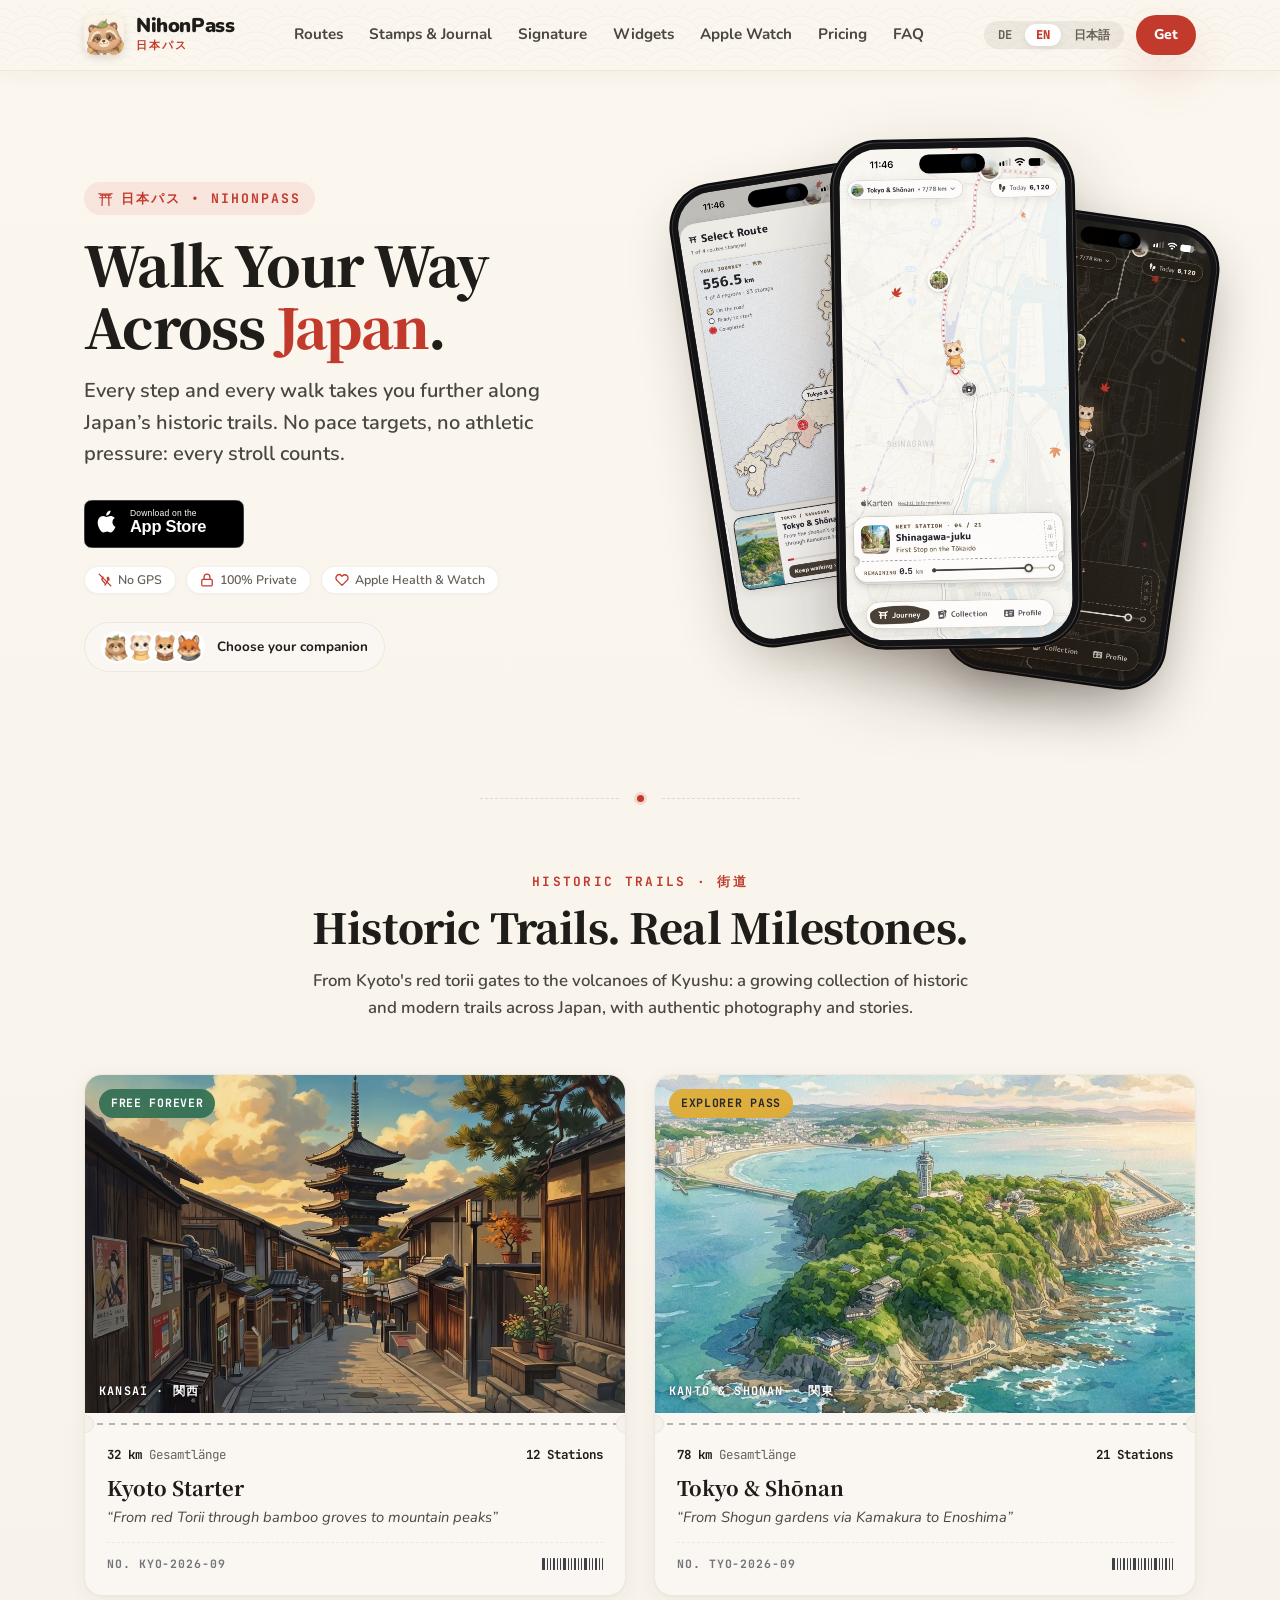
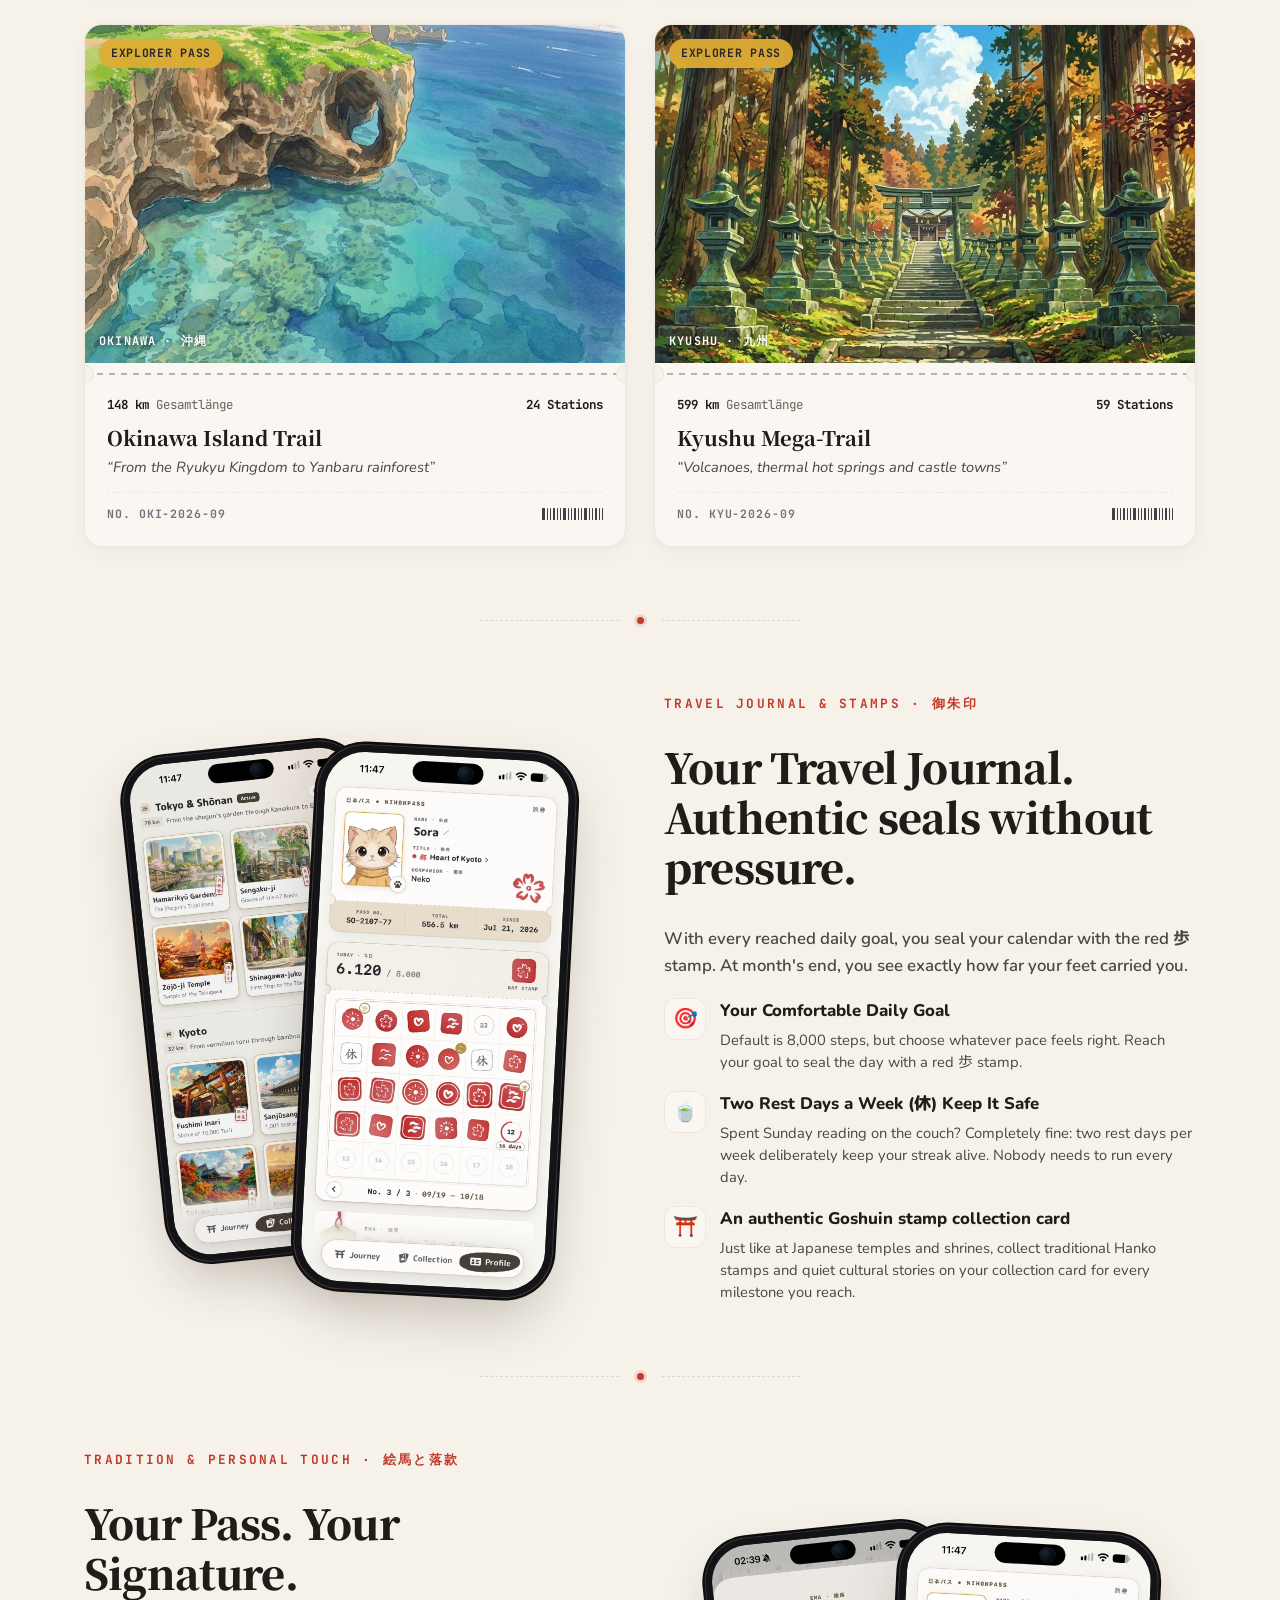
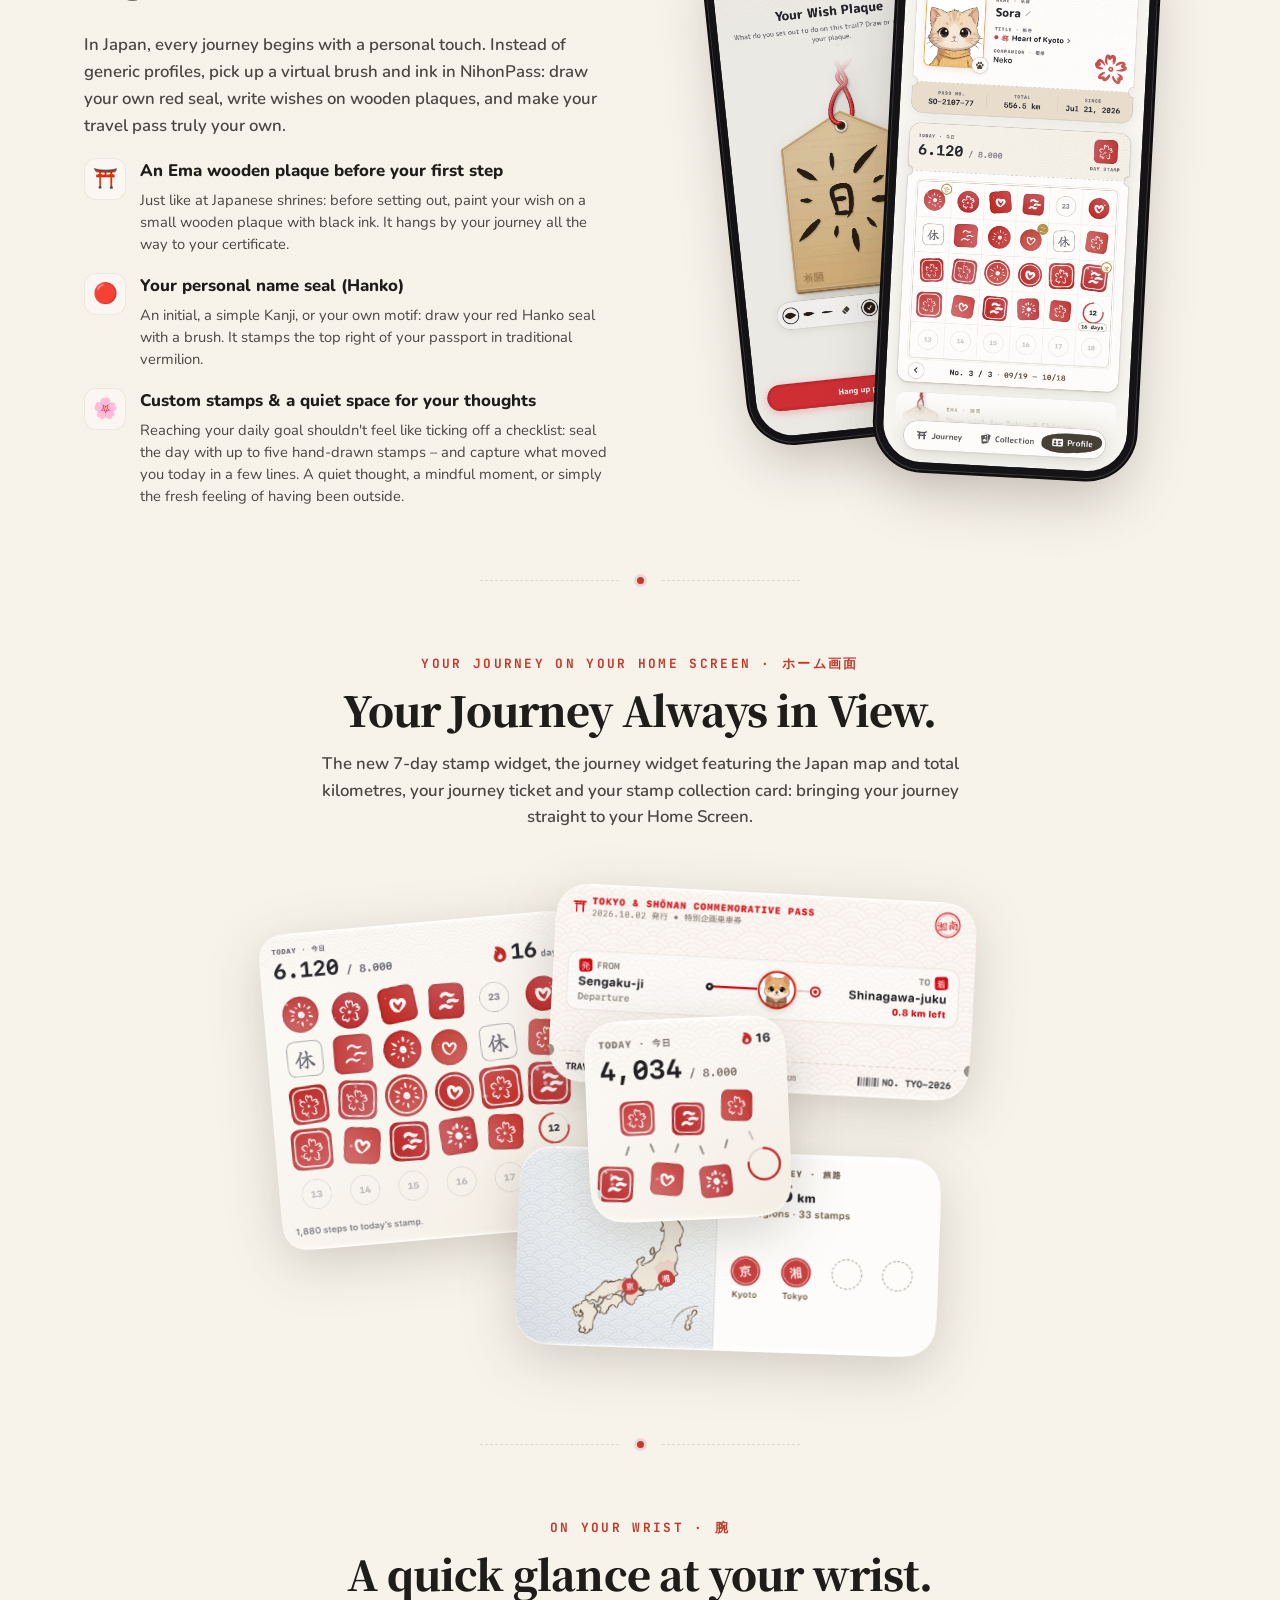
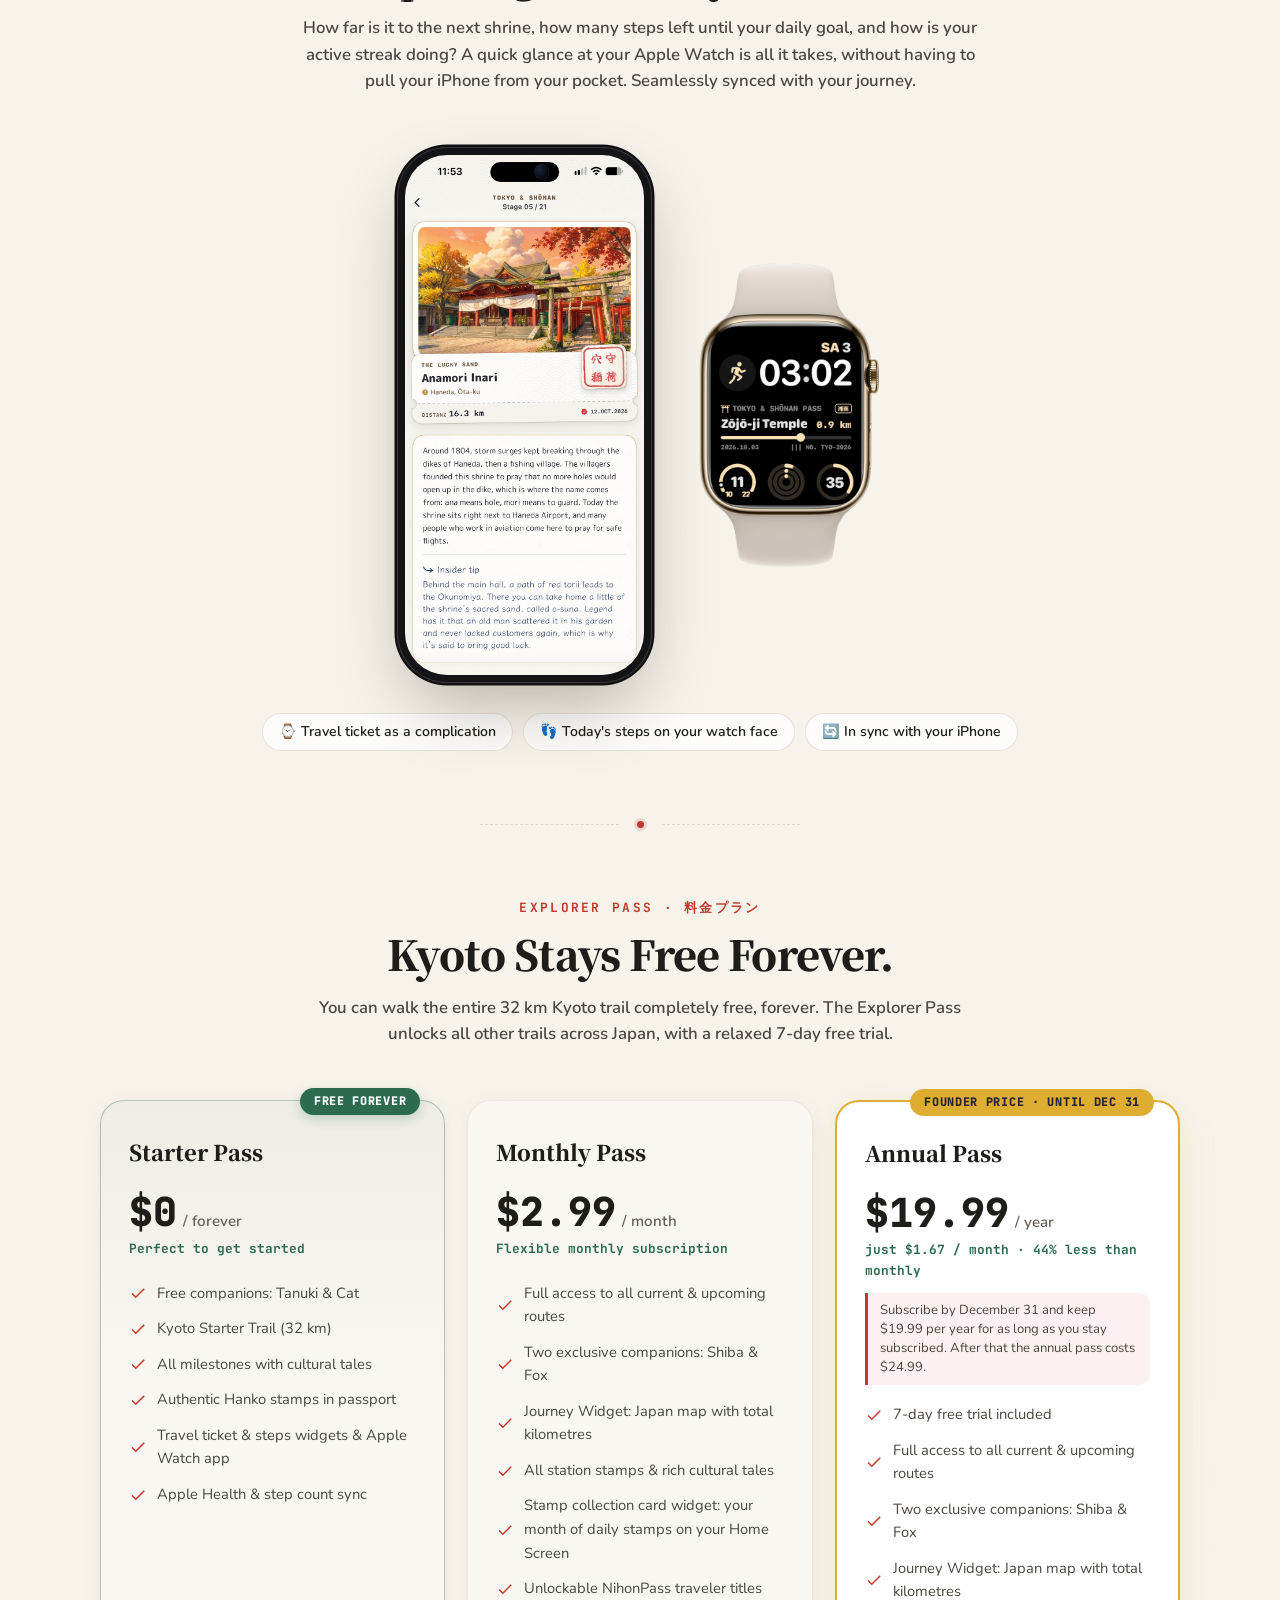
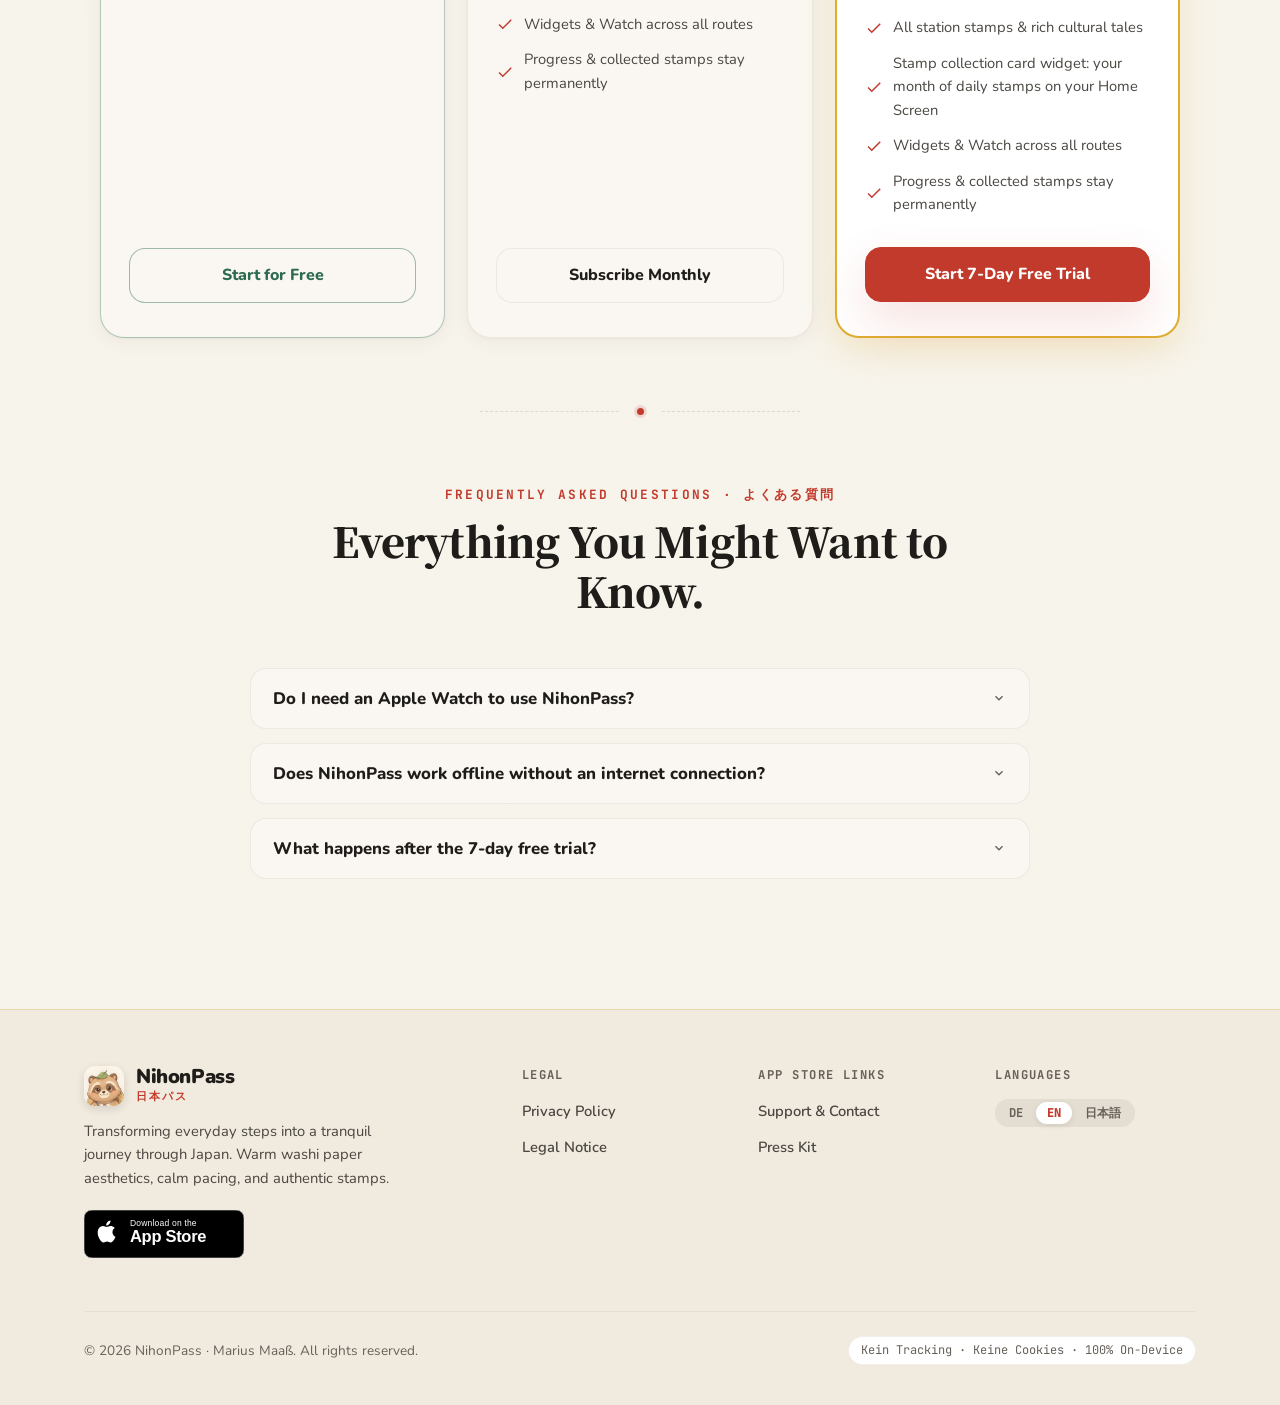
==== index.html @ cced4f91 "feat(web): refine stamp and note bullet to reflect mindful daily pause and movement" ====
<!DOCTYPE html>
<html lang="de">
<head>
  <meta charset="UTF-8">
  <meta name="viewport" content="width=device-width, initial-scale=1.0, viewport-fit=cover">
  <meta name="theme-color" content="#FBF7EF">
  <meta name="apple-mobile-web-app-capable" content="yes">
  <meta name="apple-mobile-web-app-status-bar-style" content="default">
  <title>NihonPass · Deine virtuelle Reise durch Japan</title>
  <meta name="description" content="NihonPass verwandelt deine alltäglichen Schritte in eine virtuelle Reise auf echten historischen Wegen durch Japan. Sanft, ruhig und ohne Leistungsdruck.">
  
  <!-- Smart App Banner für iOS Safari -->
  <meta name="apple-itunes-app" content="app-id=XXXXXXXXXX">
  
  <!-- Favicon & App Icons -->
  <link rel="icon" type="image/x-icon" href="favicon.ico">
  <link rel="icon" type="image/png" sizes="32x32" href="assets/icons/favicon-32x32.png">
  <link rel="icon" type="image/png" sizes="16x16" href="assets/icons/favicon-16x16.png">
  <link rel="apple-touch-icon" sizes="180x180" href="apple-touch-icon.png">
  <link rel="manifest" href="site.webmanifest">
  
  <!-- Open Graph -->
  <meta property="og:title" content="NihonPass · Deine virtuelle Reise durch Japan">
  <meta property="og:description" content="Mache aus alltäglichen Schritten eine Reise auf echten historischen Wegen durch Japan. Ohne GPS, ohne Druck.">
  <meta property="og:image" content="assets/images/AppIcon.png">
  <meta property="og:type" content="website">

  <link rel="stylesheet" href="css/style.css?v=20261006">
</head>
<body>

  <!-- ==================== SITE HEADER ==================== -->
  <header class="site-header">
    <div class="container nav-wrap">
      <a href="index.html" class="brand-logo" aria-label="NihonPass Startseite">
        <img src="assets/images/AppIcon.png" alt="NihonPass Icon" class="brand-icon">
        <div class="brand-text">
          <span class="brand-name">NihonPass</span>
          <span class="brand-kanji">日本パス</span>
        </div>
      </a>

      <nav>
        <ul class="nav-menu">
          <li><a href="#routen" class="nav-link" data-i18n="nav_routes">Routen</a></li>
          <li><a href="#stempel" class="nav-link" data-i18n="nav_stamps">Stempel & Album</a></li>
          <li><a href="#handschrift" class="nav-link" data-i18n="nav_custom">Handschrift</a></li>
          <li><a href="#widgets" class="nav-link" data-i18n="nav_widgets">Widgets</a></li>
          <li><a href="#watch" class="nav-link" data-i18n="nav_watch">Apple Watch</a></li>
          <li><a href="#preise" class="nav-link" data-i18n="nav_pricing">Preise</a></li>
          <li><a href="#faq" class="nav-link" data-i18n="nav_faq">FAQ</a></li>
        </ul>
      </nav>

      <div class="nav-actions">
        <!-- Sprachwechsler: DE | EN | 日本語 -->
        <div class="lang-switcher" role="group" aria-label="Sprachauswahl">
          <button class="lang-btn active" data-lang="de">DE</button>
          <button class="lang-btn" data-lang="en">EN</button>
          <button class="lang-btn" data-lang="ja">日本語</button>
        </div>

        <a href="#preise" class="btn-cta-small" data-i18n="nav_cta_short">Laden</a>
      </div>
    </div>
  </header>

  <!-- ==================== HERO SECTION ==================== -->
  <section class="hero-section">
    <div class="container hero-grid">
      <div class="hero-content">
        <div class="sub-label">
          <svg class="torii-icon" viewBox="0 0 100 100" fill="currentColor">
            <path d="M 4,22 Q 50,29 96,22 L 98,13 Q 50,20 2,13 Z" />
            <rect x="13" y="24" width="74" height="7.5" rx="1" />
            <rect x="46.5" y="27" width="7" height="15" rx="0.5" />
            <rect x="7" y="41" width="86" height="7" rx="1" />
            <polygon points="25,25 33,25 31,95 23,95" />
            <polygon points="67,25 75,25 77,95 69,95" />
            <rect x="20.5" y="93" width="13" height="4" rx="1" />
            <rect x="66.5" y="93" width="13" height="4" rx="1" />
          </svg>
          <span data-i18n="hero_sublabel">日本パス • NIHONPASS</span>
        </div>

        <h1 class="hero-title" data-i18n="hero_title">Deine virtuelle <span class="text-primary">Reise durch Japan</span>.</h1>
        <p class="hero-subtitle" data-i18n="hero_subtitle">
          Jeder Schritt und jeder Spaziergang bringt dich auf alten Wegen durch Japan ein Stück weiter. Ganz ohne Leistungsdruck, ohne Pace und ohne Pulskurven: Jeder Spaziergang zählt.
        </p>

        <div class="hero-badges">
          <a href="#preise" class="app-store-btn" aria-label="Im Apple App Store herunterladen">
            <img src="assets/icons/app-store-badge-de.svg" alt="Laden im App Store" class="app-store-badge-img">
          </a>
          <div class="hero-trust-pills">
            <div class="trust-pill">
              <svg class="trust-pill-icon" viewBox="0 0 24 24" fill="none" stroke="currentColor" stroke-width="2.2" stroke-linecap="round" stroke-linejoin="round">
                <line x1="2" y1="2" x2="22" y2="22"></line>
                <path d="M12 17.5l-3.5-3.5a5 5 0 0 1 0-7.07l.07-.07"></path>
                <path d="M19 12a7 7 0 0 0-1.82-4.78l-1.42 1.42A5 5 0 0 1 17 12c0 2.5-3.5 7-5 8.5"></path>
              </svg>
              <span data-i18n="hero_trust_gps">Kein GPS</span>
            </div>
            <div class="trust-pill">
              <svg class="trust-pill-icon" viewBox="0 0 24 24" fill="none" stroke="currentColor" stroke-width="2.2" stroke-linecap="round" stroke-linejoin="round">
                <rect x="3" y="11" width="18" height="11" rx="2" ry="2"></rect>
                <path d="M7 11V7a5 5 0 0 1 10 0v4"></path>
              </svg>
              <span data-i18n="hero_trust_privacy">Reine Privatsphäre</span>
            </div>
            <div class="trust-pill">
              <svg class="trust-pill-icon" viewBox="0 0 24 24" fill="none" stroke="currentColor" stroke-width="2.2" stroke-linecap="round" stroke-linejoin="round">
                <path d="M20.84 4.61a5.5 5.5 0 0 0-7.78 0L12 5.67l-1.06-1.06a5.5 5.5 0 0 0-7.78 7.78l1.06 1.06L12 21.23l7.78-7.78 1.06-1.06a5.5 5.5 0 0 0 0-7.78z"></path>
              </svg>
              <span data-i18n="hero_trust_health">Apple Health & Watch</span>
            </div>
          </div>
        </div>

        <!-- Begleiter Vorschau-Badge (statisch) -->
        <div class="hero-companion-strip">
          <div class="companion-avatars">
            <img src="assets/images/tanuki_portrait.png" alt="Tanuki" class="companion-avatar-item">
            <img src="assets/images/neko_portrait.png" alt="Neko" class="companion-avatar-item">
            <img src="assets/images/shiba_portrait.png" alt="Shiba" class="companion-avatar-item">
            <img src="assets/images/fox_portrait.png" alt="Kitsune" class="companion-avatar-item">
          </div>
          <span class="companion-strip-text" data-i18n="hero_companion_badge">Wähle deinen Begleiter</span>
        </div>
      </div>

      <!-- Hero Visual: Hinode + Zwei überlappende iPhone-Mockups -->
      <div class="hero-visual">
        <div class="hinode-sun"></div>

        <div class="hero-fanned-container">
          <!-- Hinteres Phone links: Routenauswahl mit interaktiver Japan-Karte -->
          <div class="hero-phone hero-phone-back" title="Routenauswahl Japan-Karte">
            <div class="iphone-screen">
              <div class="iphone-island"></div>
              <img src="assets/images/screenshots/de/routenauswahl.jpg" 
                   data-i18n-src="routenauswahl" 
                   alt="NihonPass Routenauswahl mit Japan-Karte" 
                   class="iphone-screen-shot">
            </div>
          </div>

          <!-- Phone rechts versetzt darunter: Japan-Karte im Sumi-Dunkelmodus -->
          <div class="hero-phone hero-phone-dark" title="Dunkelmodus Japan-Karte">
            <div class="iphone-screen">
              <div class="iphone-island"></div>
              <img src="assets/images/screenshots/de/dark_mode.jpg" 
                   data-i18n-src="dark_mode" 
                   alt="NihonPass App-Vorschau: Sumi-Dunkelmodus" 
                   class="iphone-screen-shot">
            </div>
          </div>

          <!-- Vorderes Phone rechts oben: Aktuelle Reise & Tanuki auf Karte (Hell) -->
          <div class="hero-phone hero-phone-front" title="Aktive Reiseansicht">
            <div class="iphone-screen">
              <div class="iphone-island"></div>
              <img src="assets/images/screenshots/de/karte_reise.jpg" 
                   data-i18n-src="karte_reise" 
                   alt="NihonPass App-Vorschau: Reise auf der Japan-Karte mit Tanuki" 
                   class="iphone-screen-shot">
            </div>
          </div>
        </div>
      </div>
    </div>
  </section>

  <!-- ==================== SEKTIONSTRENNER & SPRUNGMARKE ==================== -->
  <div class="section-divider" id="routen">
    <span class="section-divider-dot" aria-hidden="true"></span>
  </div>

  <!-- ==================== DIE 4 ROUTEN ==================== -->
  <section class="section">
    <div class="container">
      <div class="section-header">
        <span class="section-tag" data-i18n="routes_tag">HISTORISCHE ROUTEN · 街道</span>
        <h2 class="section-title" data-i18n="routes_title">Historische Wege. Echte Meilensteine.</h2>
        <p class="section-description" data-i18n="routes_desc">
          Vom Bambuswald in Kyoto bis zu den Vulkanlandschaften auf Kyushu: Jede Route basiert auf echten historischen Pfaden und ist mit Fotografien und handverlesenen Kulturgeschichten hinterlegt.
        </p>
      </div>

      <div class="routes-grid">
        
        <!-- Route 1: Kyoto -->
        <div class="route-ticket">
          <div class="ticket-header-img">
            <img src="assets/images/gion_district_photo.jpg" alt="Kyoto Route Gion District">
            <span class="ticket-access-badge badge-free" data-i18n="badge_free">Dauerhaft kostenlos</span>
            <span class="ticket-region-tag" data-i18n="route1_region">KANSAI · 関西</span>
          </div>
          <div class="ticket-perforation">
            <div class="ticket-dash-line"></div>
          </div>
          <div class="ticket-body">
            <div class="ticket-meta-strip">
              <span class="ticket-meta-item"><strong data-i18n="route1_dist">32 km</strong> Gesamtlänge</span>
              <span class="ticket-meta-item"><strong data-i18n="route1_stations">12 Stationen</strong></span>
            </div>
            <h3 class="ticket-title" data-i18n="route1_title">Kyoto Starter</h3>
            <p class="ticket-subtitle" data-i18n="route1_sub">„Von roten Torii durch Bambushaine zum Berggipfel“</p>
            <div class="ticket-footer">
              <span class="ticket-code">NO. KYO-2026-09</span>
              <div class="ticket-barcode" aria-hidden="true">
                <span></span><span></span><span></span><span></span><span></span><span></span>
                <span></span><span></span><span></span><span></span><span></span><span></span>
                <span></span><span></span><span></span><span></span><span></span><span></span>
              </div>
            </div>
          </div>
        </div>

        <!-- Route 2: Tokio & Shonan -->
        <div class="route-ticket">
          <div class="ticket-header-img">
            <img src="assets/images/enoshima_island_photo.jpg" alt="Tokio und Shōnan Enoshima">
            <span class="ticket-access-badge badge-pass" data-i18n="badge_pass">Explorer Pass</span>
            <span class="ticket-region-tag" data-i18n="route2_region">KANTO & SHONAN · 関東</span>
          </div>
          <div class="ticket-perforation">
            <div class="ticket-dash-line"></div>
          </div>
          <div class="ticket-body">
            <div class="ticket-meta-strip">
              <span class="ticket-meta-item"><strong data-i18n="route2_dist">78 km</strong> Gesamtlänge</span>
              <span class="ticket-meta-item"><strong data-i18n="route2_stations">21 Stationen</strong></span>
            </div>
            <h3 class="ticket-title" data-i18n="route2_title">Tokio & Shōnan</h3>
            <p class="ticket-subtitle" data-i18n="route2_sub">„Von Shogun-Gärten über Kamakura nach Enoshima“</p>
            <div class="ticket-footer">
              <span class="ticket-code">NO. TYO-2026-09</span>
              <div class="ticket-barcode" aria-hidden="true">
                <span></span><span></span><span></span><span></span><span></span><span></span>
                <span></span><span></span><span></span><span></span><span></span><span></span>
                <span></span><span></span><span></span><span></span><span></span><span></span>
              </div>
            </div>
          </div>
        </div>

        <!-- Route 3: Okinawa -->
        <div class="route-ticket">
          <div class="ticket-header-img">
            <img src="assets/images/cape_manzamo_photo.jpg" alt="Okinawa Kap Manzamo">
            <span class="ticket-access-badge badge-pass" data-i18n="badge_pass">Explorer Pass</span>
            <span class="ticket-region-tag" data-i18n="route3_region">OKINAWA · 沖縄</span>
          </div>
          <div class="ticket-perforation">
            <div class="ticket-dash-line"></div>
          </div>
          <div class="ticket-body">
            <div class="ticket-meta-strip">
              <span class="ticket-meta-item"><strong data-i18n="route3_dist">148 km</strong> Gesamtlänge</span>
              <span class="ticket-meta-item"><strong data-i18n="route3_stations">24 Stationen</strong></span>
            </div>
            <h3 class="ticket-title" data-i18n="route3_title">Okinawa Inselpfad</h3>
            <p class="ticket-subtitle" data-i18n="route3_sub">„Vom Reich der Ryukyu-Könige in den Yanbaru-Urwald“</p>
            <div class="ticket-footer">
              <span class="ticket-code">NO. OKI-2026-09</span>
              <div class="ticket-barcode" aria-hidden="true">
                <span></span><span></span><span></span><span></span><span></span><span></span>
                <span></span><span></span><span></span><span></span><span></span><span></span>
                <span></span><span></span><span></span><span></span><span></span><span></span>
              </div>
            </div>
          </div>
        </div>

        <!-- Route 4: Kyushu -->
        <div class="route-ticket">
          <div class="ticket-header-img">
            <img src="assets/images/kamishikimi_shrine_photo.jpg" alt="Kyushu Route Kamishikimi-Kumanoza-Schrein">
            <span class="ticket-access-badge badge-pass" data-i18n="badge_pass">Explorer Pass</span>
            <span class="ticket-region-tag" data-i18n="route4_region">KYUSHU · 九州</span>
          </div>
          <div class="ticket-perforation">
            <div class="ticket-dash-line"></div>
          </div>
          <div class="ticket-body">
            <div class="ticket-meta-strip">
              <span class="ticket-meta-item"><strong data-i18n="route4_dist">599 km</strong> Gesamtlänge</span>
              <span class="ticket-meta-item"><strong data-i18n="route4_stations">59 Stationen</strong></span>
            </div>
            <h3 class="ticket-title" data-i18n="route4_title">Kyushu Mega-Trail</h3>
            <p class="ticket-subtitle" data-i18n="route4_sub">„Vulkane, heiße Quellen und alte Burgstädte“</p>
            <div class="ticket-footer">
              <span class="ticket-code">NO. KYU-2026-09</span>
              <div class="ticket-barcode" aria-hidden="true">
                <span></span><span></span><span></span><span></span><span></span><span></span>
                <span></span><span></span><span></span><span></span><span></span><span></span>
                <span></span><span></span><span></span><span></span><span></span><span></span>
              </div>
            </div>
          </div>
        </div>

      </div>
    </div>
  </section>

  <!-- ==================== SEKTIONSTRENNER & SPRUNGMARKE ==================== -->
  <div class="section-divider" id="stempel">
    <span class="section-divider-dot" aria-hidden="true"></span>
  </div>

  <!-- ==================== STEMPELBUCH & GOSHUIN-ALBUM ==================== -->
  <section class="section">
    <div class="container streak-grid">
      
      <!-- Fächer-Mockup: Album (hinten) + Kalender (vorne) -->
      <div class="fanned-showcase-container">
        <!-- Hinteres Phone: Goshuin-Stempelalbum -->
        <div class="fanned-phone fanned-phone-back" title="Goshuin-Stempelalbum">
          <div class="streak-phone-screen">
            <div class="iphone-island"></div>
            <img src="assets/images/screenshots/de/sammlung.jpg" 
                 data-i18n-src="sammlung" 
                 alt="NihonPass Goshuin-Stempelalbum mit gesammelten Schreinen" 
                 class="streak-screen-img" loading="lazy">
          </div>
        </div>

        <!-- Vorderes Phone: Profil, Serie & Ruhetag -->
        <div class="fanned-phone fanned-phone-front" title="Profil & Kalender">
          <div class="streak-phone-screen">
            <div class="iphone-island"></div>
            <img src="assets/images/screenshots/de/profil_kalender.jpg" 
                 data-i18n-src="profil_kalender" 
                 alt="NihonPass Profil, Reisepass & Hanko-Kalender" 
                 class="streak-screen-img">
          </div>
        </div>
      </div>

      <!-- Streak & Album Erklärung -->
      <div class="streak-info-box">
        <span class="section-tag" data-i18n="stamp_tag">REISETAGEBUCH & STEMPEL · 御朱印</span>
        <h2 class="section-title" data-i18n="stamp_title">Dein Reisetagebuch. Echte Siegel ohne Leistungsdruck.</h2>
        <p class="section-description" data-i18n="stamp_desc">
          Mit jedem erreichten Tagesziel stempelst du deinen Kalender mit dem roten 歩-Siegel ab. Am Monatsende siehst du schwarz auf weiß, wie viel du zu Fuß geschafft hast.
        </p>

        <div class="feature-bullet">
          <div class="bullet-icon">🎯</div>
          <div>
            <h4 class="bullet-title" data-i18n="streak_b1_title">Dein persönliches Wohlfühlziel</h4>
            <p class="bullet-text" data-i18n="streak_b1_desc">Standardmäßig 8.000 Schritte, aber frei wählbar. Erreichst du dein Tagesziel, wird der Tag mit dem roten 歩-Siegel besiegelt.</p>
          </div>
        </div>

        <div class="feature-bullet">
          <div class="bullet-icon">🍵</div>
          <div>
            <h4 class="bullet-title" data-i18n="streak_b2_title">Ruhetage (休) halten deine Serie aufrecht</h4>
            <p class="bullet-text" data-i18n="streak_b2_desc">Sonntags mal nur auf der Couch gelesen? Völlig in Ordnung: Zwei Ruhetage pro Woche unterbrechen deine Serie bewusst nicht. Niemand muss jeden Tag rennen.</p>
          </div>
        </div>

        <div class="feature-bullet">
          <div class="bullet-icon">⛩️</div>
          <div>
            <h4 class="bullet-title" data-i18n="stamp_b3_title">Eine echte Goshuin-Sammelkarte</h4>
            <p class="bullet-text" data-i18n="stamp_b3_desc">Wie in traditionellen japanischen Tempeln sammelst du rote Hanko-Siegel und kleine Geschichten auf deiner Sammelkarte zu jedem erreichten Meilenstein.</p>
          </div>
        </div>
      </div>

    </div>
  </section>

  <!-- ==================== SEKTIONSTRENNER & SPRUNGMARKE: HANDSCHRIFT & PERSONALISIERUNG ==================== -->
  <div class="section-divider" id="handschrift">
    <span class="section-divider-dot" aria-hidden="true"></span>
  </div>

  <!-- ==================== PERSÖNLICHE HANDSCHRIFT & TRADITION ==================== -->
  <section class="section custom-section">
    <div class="container streak-grid custom-streak-grid">
      
      <!-- Handschrift & Tradition Erklärung -->
      <div class="streak-info-box">
        <span class="section-tag" data-i18n="custom_tag">TRADITION & EIGENE HANDSCHRIFT · 絵馬と落款</span>
        <h2 class="section-title" data-i18n="custom_title">Dein Pass. Deine Handschrift.</h2>
        <p class="section-description" data-i18n="custom_desc">
          In Japan beginnt jede echte Reise mit einer persönlichen Geste. Statt vorgefertigter Profile nimmst du in NihonPass Pinsel und Tusche in die Hand: Du zeichnest dein eigenes Namenssiegel, schreibst Wünsche auf Holztafeln und machst deinen Reisepass zu etwas ganz Eigenem.
        </p>

        <div class="feature-bullet">
          <div class="bullet-icon">⛩️</div>
          <div>
            <h4 class="bullet-title" data-i18n="custom_b1_title">Eine Ema-Holztafel vor dem ersten Schritt</h4>
            <p class="bullet-text" data-i18n="custom_b1_desc">Genau wie an japanischen Schreinen: Bevor es losgeht, malst du deinen Wunsch mit schwarzer Tusche auf eine kleine Holztafel. Sie hängt an deiner Reise und begleitet dich bis zur Urkunde am Ziel.</p>
          </div>
        </div>

        <div class="feature-bullet">
          <div class="bullet-icon">🔴</div>
          <div>
            <h4 class="bullet-title" data-i18n="custom_b2_title">Dein persönliches Namenssiegel</h4>
            <p class="bullet-text" data-i18n="custom_b2_desc">Ob eine Initiale, ein schnelles Kanji oder ein eigenes Symbol: Male mit dem Pinsel dein rotes Hanko-Siegel. Es wird oben rechts auf deinen Reisepass gestempelt – in echtem Zinnoberrot.</p>
          </div>
        </div>

        <div class="feature-bullet">
          <div class="bullet-icon">🌸</div>
          <div>
            <h4 class="bullet-title" data-i18n="custom_b3_title">Selbstgemalte Stempel & Raum für Gedanken</h4>
            <p class="bullet-text" data-i18n="custom_b3_desc">Erreichst du dein Tagesziel, gibt es kein trockenes Häkchen: Du besiegelst den Tag mit bis zu fünf selbstgemalten Stempeln – und hältst in ein paar Zeilen fest, was dich heute bewegt hat. Ein stiller Gedanke, ein bewusster Moment oder einfach das gute Gefühl, draußen gewesen zu sein.</p>
          </div>
        </div>
      </div>

      <!-- Fächer-Mockup: Doppel-Device (Ema hinten + Profil-Pass vorne) -->
      <div class="fanned-showcase-container">
        <!-- Hinteres Phone: Ema-Wunschtafel -->
        <div class="fanned-phone fanned-phone-back" title="Ema-Wunschtafel">
          <div class="streak-phone-screen">
            <div class="iphone-island"></div>
            <img src="assets/images/screenshots/de/ema.jpg" 
                 data-i18n-src="ema" 
                 alt="NihonPass Ema-Wunschtafel mit handgemaltem Sonnen-Kanji" 
                 class="streak-screen-img" loading="lazy">
          </div>
        </div>

        <!-- Vorderes Phone: Profil & eigenes Siegel -->
        <div class="fanned-phone fanned-phone-front" title="Profil & eigenes Siegel">
          <div class="streak-phone-screen">
            <div class="iphone-island"></div>
            <img src="assets/images/screenshots/de/profil_kalender.jpg?v=20261013" 
                 data-i18n-src="profil_kalender" 
                 alt="NihonPass Reisepass mit eigenem Hanko-Siegel und Tagesstempeln" 
                 class="streak-screen-img" loading="lazy">
          </div>
        </div>
      </div>

    </div>
  </section>

  <!-- ==================== SEKTIONSTRENNER & SPRUNGMARKE: HOMESCREEN WIDGETS ==================== -->
  <div class="section-divider" id="widgets">
    <span class="section-divider-dot" aria-hidden="true"></span>
  </div>

  <!-- ==================== HOMESCREEN & WIDGETS ==================== -->
  <section class="section widgets-section">
    <div class="container">
      <div class="section-header">
        <span class="section-tag" data-i18n="widgets_tag">DEINE REISE AUF DEM HOMESCREEN · ホーム画面</span>
        <h2 class="section-title" data-i18n="widgets_title">Deine Reise immer im Blick.</h2>
        <p class="section-description" data-i18n="widgets_desc">
          Das 7-Tage-Stempel-Widget, das Reise-Widget mit Japan-Karte, dein Reiseticket und deine Stempel-Sammelkarte: Die Widgets bringen deine Reise direkt auf den Homescreen.
        </p>
      </div>

      <!-- Widget-Haufen: je Widget-Art eines, leicht gedreht uebereinander. Ein Tipp holt
           eines nach vorn. Das Stempelbuch gross auf dem Desktop, klein auf dem Handy. -->
      <div class="wpile" id="widgetStage">
        <img class="wh-img wpile-item wp-large" data-widget="widget_calendar_large" src="assets/images/widgets/de/widget_calendar_large_light.png?v=20261013" width="1134" height="1182" alt="Stempelbuch-Widget, groß" loading="lazy" decoding="async">
        <img class="wh-img wpile-item wp-ticket-m" data-widget="widget_ticket_medium" src="assets/images/widgets/de/widget_ticket_medium_light.png?v=20261013" width="1134" height="530" alt="Reiseticket-Widget, mittel" loading="lazy" decoding="async">
        <img class="wh-img wpile-item wp-steps-s" data-widget="widget_steps_small" src="assets/images/widgets/de/widget_steps_small_light.png?v=20261013" width="530" height="530" alt="7-Tage-Stempel-Widget, klein" loading="lazy" decoding="async">
        <img class="wh-img wpile-item wp-reise-m" data-widget="widget_reise_medium" src="assets/images/widgets/de/widget_reise_medium_light.png?v=20261013" width="1134" height="530" alt="Deine-Reise-Widget, mittel" loading="lazy" decoding="async">
        <img class="wh-img wpile-item wp-cal-s" data-widget="widget_calendar_small" src="assets/images/widgets/de/widget_calendar_small_light.png?v=20261013" width="530" height="530" alt="Stempelbuch-Widget, klein" loading="lazy" decoding="async">
      </div>
    </div>
  </section>

  <!-- ==================== SEKTIONSTRENNER & SPRUNGMARKE: APPLE WATCH ==================== -->
  <div class="section-divider" id="watch">
    <span class="section-divider-dot" aria-hidden="true"></span>
  </div>

  <!-- ==================== APPLE WATCH ==================== -->
  <section class="section watch-section">
    <div class="container">
      <div class="section-header">
        <span class="section-tag" data-i18n="watch_tag">AM HANDGELENK · 腕</span>
        <h2 class="section-title" data-i18n="watch_title">Ein kurzer Blick aufs Handgelenk.</h2>
        <p class="section-description" data-i18n="watch_desc">
          Wie weit ist es noch bis zum nächsten Schrein, wie viele Schritte fehlen noch zum Tagesziel und wie steht deine aktuelle Serie? Ein kurzer Blick auf die Apple Watch genügt, ohne das iPhone aus der Tasche holen zu müssen. Vollkommen synchron mit deiner Reise.
        </p>
      </div>

      <!-- Geräte-Bühne: iPhone mit Detailseite (DE/EN/JA) & Apple Watch mit Armband -->
      <div class="duo-stage-wrap">
        <div class="duo-iphone-wrap">
          <div class="iphone-mockup showcase-iphone">
            <div class="iphone-screen">
              <div class="iphone-island"></div>
              <img src="assets/images/screenshots/de/station_detail.jpg" 
                   data-i18n-src="station_detail" 
                   alt="NihonPass Station Detail: Kultur und Meilensteine" 
                   class="iphone-screen-shot">
            </div>
          </div>
        </div>

        <div class="duo-watch-wrap">
          <img src="assets/images/watch/watch_station_pass_gold.png" 
               alt="NihonPass Station-Ticket auf Apple Watch Series 10 Titanium Gold mit Sportband" 
               class="duo-watch-img" 
               id="duoWatchMockup"
               loading="lazy">
        </div>
      </div>

      <!-- 3 Key Features for Apple Watch -->
      <!-- Nur was die Uhr wirklich kann: Komplikationen, Schritte, Abgleich mit dem iPhone -->
      <ul class="watch-chips">
        <li data-i18n="watch_chip1">⌚ Reiseticket als Komplikation</li>
        <li data-i18n="watch_chip2">👣 Schritte heute auf dem Zifferblatt</li>
        <li data-i18n="watch_chip3">🔄 Synchron mit deinem iPhone</li>
      </ul>
    </div>
  </section>

  <!-- ==================== SEKTIONSTRENNER & SPRUNGMARKE ==================== -->
  <div class="section-divider" id="preise">
    <span class="section-divider-dot" aria-hidden="true"></span>
  </div>

  <!-- ==================== EXPLORER PASS / PREISE ==================== -->
  <section class="section">
    <div class="container">
      <div class="section-header">
        <span class="section-tag" data-i18n="pricing_tag">EXPLORER PASS · 料金プラン</span>
        <h2 class="section-title" data-i18n="pricing_title">Kyoto bleibt für immer kostenlos.</h2>
        <p class="section-description" data-i18n="pricing_desc">
          Die 32 km lange Kyoto-Route kannst du dauerhaft komplett gratis gehen. Den Explorer Pass für alle weiteren Routen durch Japan kannst du 7 Tage lang in aller Ruhe kostenlos ausprobieren.
        </p>
      </div>

      <!-- Nur auf Smartphones: eine Karte statt drei untereinander -->
      <div class="pricing-mobile-top">
        <p class="pricing-free-line" data-i18n="plan_free_line"><strong>Kyoto bleibt kostenlos:</strong> die ganze 32-km-Route mit Stempeln, Widgets und Watch.</p>
        <div class="pricing-switch" role="group" aria-label="Abo wählen">
          <button type="button" class="pricing-switch-btn active" data-plan="yearly" aria-pressed="true" data-i18n="plan_switch_yearly">Jährlich</button>
          <button type="button" class="pricing-switch-btn" data-plan="monthly" aria-pressed="false" data-i18n="plan_switch_monthly">Monatlich</button>
        </div>
      </div>

      <div class="pricing-grid pricing-grid-3col" id="pricingGrid" data-plan="yearly">
        
        <!-- Karte 1: Starter Pass (Kostenlos-Anker) -->
        <div class="pricing-card pricing-card-free">
          <span class="pricing-badge-free" data-i18n="plan_free_badge">Dauerhaft kostenlos</span>
          <h3 class="pricing-name" data-i18n="plan_free_title">Starter Pass</h3>
          <div class="pricing-price-wrap">
            <span class="pricing-price" data-i18n="plan_free_price">0 €</span>
            <span class="pricing-period" data-i18n="plan_free_period">/ dauerhaft</span>
          </div>
          <div class="pricing-savings" data-i18n="plan_free_sub">Perfekt zum Kennenlernen</div>

          <ul class="pricing-features">
            <li>
              <svg viewBox="0 0 24 24"><path d="M9 16.17L4.83 12l-1.42 1.41L9 19 21 7l-1.41-1.41z"/></svg>
              <span data-i18n="feat_free_companions">Kostenlose Begleiter: Tanuki & Katze</span>
            </li>
            <li>
              <svg viewBox="0 0 24 24"><path d="M9 16.17L4.83 12l-1.42 1.41L9 19 21 7l-1.41-1.41z"/></svg>
              <span data-i18n="feat_free_kyoto">Kyoto Starter-Route (32 km)</span>
            </li>
            <li>
              <svg viewBox="0 0 24 24"><path d="M9 16.17L4.83 12l-1.42 1.41L9 19 21 7l-1.41-1.41z"/></svg>
              <span data-i18n="feat_free_stations">Alle Meilensteine mit Geschichten</span>
            </li>
            <li>
              <svg viewBox="0 0 24 24"><path d="M9 16.17L4.83 12l-1.42 1.41L9 19 21 7l-1.41-1.41z"/></svg>
              <span data-i18n="feat_free_stamps">Echte Hanko-Stempel im Reisepass</span>
            </li>
            <li>
              <svg viewBox="0 0 24 24"><path d="M9 16.17L4.83 12l-1.42 1.41L9 19 21 7l-1.41-1.41z"/></svg>
              <span data-i18n="feat_free_widgets">Reiseticket- & Schritte-Widget & Watch-App</span>
            </li>
            <li>
              <svg viewBox="0 0 24 24"><path d="M9 16.17L4.83 12l-1.42 1.41L9 19 21 7l-1.41-1.41z"/></svg>
              <span data-i18n="feat_free_health">Apple Health & Schrittzähler Sync</span>
            </li>
          </ul>

          <a href="#preise" class="btn-cta btn-cta-free" data-i18n="btn_start_free">Kostenlos starten</a>
        </div>

        <!-- Karte 2: Monatsabo -->
        <div class="pricing-card pricing-card-monthly">
          <h3 class="pricing-name" data-i18n="plan_monthly_title">Monatsabo</h3>
          <div class="pricing-price-wrap">
            <span class="pricing-price" data-i18n="plan_monthly_price">2,99 €</span>
            <span class="pricing-period" data-i18n="plan_monthly_period">/ Monat</span>
          </div>
          <div class="pricing-savings" data-i18n="plan_monthly_sub">Monatlich flexibel kündbar</div>

          <ul class="pricing-features">
            <li>
              <svg viewBox="0 0 24 24"><path d="M9 16.17L4.83 12l-1.42 1.41L9 19 21 7l-1.41-1.41z"/></svg>
              <span data-i18n="feat_all_routes">Zugang zu allen aktuellen & kommenden Routen</span>
            </li>
            <li>
              <svg viewBox="0 0 24 24"><path d="M9 16.17L4.83 12l-1.42 1.41L9 19 21 7l-1.41-1.41z"/></svg>
              <span data-i18n="feat_exclusive_companions">Zwei exklusive Begleiter: Shiba & Fuchs</span>
            </li>
            <li>
              <svg viewBox="0 0 24 24"><path d="M9 16.17L4.83 12l-1.42 1.41L9 19 21 7l-1.41-1.41z"/></svg>
              <span data-i18n="feat_reise_widget">Reise-Widget: Japan-Karte mit Gesamtkilometern</span>
            </li>
            <li>
              <svg viewBox="0 0 24 24"><path d="M9 16.17L4.83 12l-1.42 1.41L9 19 21 7l-1.41-1.41z"/></svg>
              <span data-i18n="feat_stamps">Alle Stationsstempel & Kultur</span>
            </li>
            <li>
              <svg viewBox="0 0 24 24"><path d="M9 16.17L4.83 12l-1.42 1.41L9 19 21 7l-1.41-1.41z"/></svg>
              <span data-i18n="feat_stempelbuch">Stempelbuch-Widget: dein Monat voller Tagesstempel auf dem Homescreen</span>
            </li>
            <li>
              <svg viewBox="0 0 24 24"><path d="M9 16.17L4.83 12l-1.42 1.41L9 19 21 7l-1.41-1.41z"/></svg>
              <span data-i18n="feat_titles">Freischaltbare Nihonpass-Reisetitel</span>
            </li>
            <li>
              <svg viewBox="0 0 24 24"><path d="M9 16.17L4.83 12l-1.42 1.41L9 19 21 7l-1.41-1.41z"/></svg>
              <span data-i18n="feat_widgets">Widgets & Watch auf allen Routen</span>
            </li>
            <li>
              <svg viewBox="0 0 24 24"><path d="M9 16.17L4.83 12l-1.42 1.41L9 19 21 7l-1.41-1.41z"/></svg>
              <span data-i18n="feat_progress_permanent">Fortschritt & gesammelte Stempel bleiben dauerhaft</span>
            </li>
          </ul>

          <a href="#preise" class="btn-cta" data-i18n="btn_start_monthly">Monatlich starten</a>
        </div>

        <!-- Karte 3: Jahresabo (Featured / Bester Wert) -->
        <div class="pricing-card featured">
          <span class="pricing-badge-popular" data-i18n="plan_yearly_badge">Gründerpreis · nur bis 31.12.</span>
          <h3 class="pricing-name" data-i18n="plan_yearly_title">Jahresabo</h3>
          <div class="pricing-price-wrap">
            <span class="pricing-price" data-i18n="plan_yearly_price">19,99 €</span>
            <span class="pricing-period" data-i18n="plan_yearly_period">/ Jahr</span>
          </div>
          <div class="pricing-savings" data-i18n="plan_yearly_sub">entspricht 1,67 € / Monat · 44 % günstiger als monatlich</div>
          <p class="pricing-founder-note" data-i18n="plan_founder_note">Wer bis 31.12. abschließt, behält 19,99 € pro Jahr, solange das Abo läuft. Danach kostet das Jahresabo 24,99 €.</p>

          <ul class="pricing-features">
            <li>
              <svg viewBox="0 0 24 24"><path d="M9 16.17L4.83 12l-1.42 1.41L9 19 21 7l-1.41-1.41z"/></svg>
              <span data-i18n="feat_yearly_trial"><strong>7 Tage kostenlos testen</strong></span>
            </li>
            <li>
              <svg viewBox="0 0 24 24"><path d="M9 16.17L4.83 12l-1.42 1.41L9 19 21 7l-1.41-1.41z"/></svg>
              <span data-i18n="feat_all_routes">Zugang zu allen aktuellen & kommenden Routen</span>
            </li>
            <li>
              <svg viewBox="0 0 24 24"><path d="M9 16.17L4.83 12l-1.42 1.41L9 19 21 7l-1.41-1.41z"/></svg>
              <span data-i18n="feat_exclusive_companions">Zwei exklusive Begleiter: Shiba & Fuchs</span>
            </li>
            <li>
              <svg viewBox="0 0 24 24"><path d="M9 16.17L4.83 12l-1.42 1.41L9 19 21 7l-1.41-1.41z"/></svg>
              <span data-i18n="feat_reise_widget">Reise-Widget: Japan-Karte mit Gesamtkilometern</span>
            </li>
            <li>
              <svg viewBox="0 0 24 24"><path d="M9 16.17L4.83 12l-1.42 1.41L9 19 21 7l-1.41-1.41z"/></svg>
              <span data-i18n="feat_stamps">Alle Stationsstempel & Kultur</span>
            </li>
            <li>
              <svg viewBox="0 0 24 24"><path d="M9 16.17L4.83 12l-1.42 1.41L9 19 21 7l-1.41-1.41z"/></svg>
              <span data-i18n="feat_stempelbuch">Stempelbuch-Widget: dein Monat voller Tagesstempel auf dem Homescreen</span>
            </li>
            <li>
              <svg viewBox="0 0 24 24"><path d="M9 16.17L4.83 12l-1.42 1.41L9 19 21 7l-1.41-1.41z"/></svg>
              <span data-i18n="feat_widgets">Widgets & Watch auf allen Routen</span>
            </li>
            <li>
              <svg viewBox="0 0 24 24"><path d="M9 16.17L4.83 12l-1.42 1.41L9 19 21 7l-1.41-1.41z"/></svg>
              <span data-i18n="feat_progress_permanent">Fortschritt & gesammelte Stempel bleiben dauerhaft</span>
            </li>
          </ul>

          <a href="#preise" class="btn-cta" data-i18n="btn_start_trial">7 Tage gratis testen</a>
        </div>

      </div>
    </div>
  </section>

  <!-- ==================== SEKTIONSTRENNER & SPRUNGMARKE ==================== -->
  <div class="section-divider" id="faq">
    <span class="section-divider-dot" aria-hidden="true"></span>
  </div>

  <!-- ==================== FAQ ==================== -->
  <section class="section">
    <div class="container">
      <div class="section-header">
        <span class="section-tag" data-i18n="faq_tag">HÄUFIGE FRAGEN · よくある質問</span>
        <h2 class="section-title" data-i18n="faq_title">Alles, was du vor dem Start wissen möchtest.</h2>
      </div>

      <div class="faq-list">
        
        <!-- FAQ 1: Apple Watch -->
        <div class="faq-item">
          <button class="faq-question">
            <span data-i18n="faq_q1">Brauche ich zwingend eine Apple Watch?</span>
            <svg class="faq-icon-chevron" viewBox="0 0 24 24"><path d="M7.41 8.59L12 13.17l4.59-4.58L18 10l-6 6-6-6 1.41-1.41z"/></svg>
          </button>
          <div class="faq-answer">
            <p data-i18n="faq_a1">Nein, überhaupt nicht! Dein iPhone in der Hosentasche oder Jacke zählt deine Schritte über Apple Health völlig automatisch im Hintergrund. Wenn du eine Apple Watch hast, zählt sie natürlich auch mit.</p>
          </div>
        </div>

        <!-- FAQ 2: Offline -->
        <div class="faq-item">
          <button class="faq-question">
            <span data-i18n="faq_q3">Funktioniert die App auch ohne Internet unterwegs?</span>
            <svg class="faq-icon-chevron" viewBox="0 0 24 24"><path d="M7.41 8.59L12 13.17l4.59-4.58L18 10l-6 6-6-6 1.41-1.41z"/></svg>
          </button>
          <div class="faq-answer">
            <p data-i18n="faq_a3">Ja, fast alles. Deine Schritte kommen aus Apple Health auf deinem iPhone, und Routen, Stempel, Begleiter und Geschichten sind in der App gespeichert. Nur die Karte lädt ihre Kacheln von Apple Karten: Ohne Netz siehst du dort nur, was schon geladen war. Deine Schritte zählen trotzdem, und alles holt die App nach, sobald du wieder online bist.</p>
          </div>
        </div>

        <!-- FAQ 3: Testphase / Kündigung -->
        <div class="faq-item">
          <button class="faq-question">
            <span data-i18n="faq_q4">Was passiert nach den 7 kostenlosen Testtagen?</span>
            <svg class="faq-icon-chevron" viewBox="0 0 24 24"><path d="M7.41 8.59L12 13.17l4.59-4.58L18 10l-6 6-6-6 1.41-1.41z"/></svg>
          </button>
          <div class="faq-answer">
            <p data-i18n="faq_a4">Wenn du während der 7 Tage in den Einstellungen deiner Apple-ID kündigst, zahlst du keinen Cent. Und egal wie du dich entscheidest: Die gesamte Kyoto-Starter-Route bleibt für dich immer zu 100 % kostenlos erhalten.</p>
          </div>
        </div>

      </div>
    </div>
  </section>

  <!-- ==================== FOOTER ==================== -->
  <footer class="site-footer">
    <div class="container">
      <div class="footer-grid">
        <div class="footer-brand">
          <div class="brand-logo">
            <img src="assets/images/AppIcon.png" alt="NihonPass" class="brand-icon">
            <div class="brand-text">
              <span class="brand-name">NihonPass</span>
              <span class="brand-kanji">日本パス</span>
            </div>
          </div>
          <p data-i18n="footer_desc">Aus alltäglichen Schritten eine entspannte Wanderreise durch Japan machen. Mit viel Ruhe, Washi-Ästhetik und echten Stempeln.</p>
          <a href="#preise" class="app-store-btn">
            <img src="assets/icons/app-store-badge-de.svg" alt="App Store" class="app-store-badge-img">
          </a>
        </div>

        <div>
          <h4 class="footer-col-title" data-i18n="footer_col_legal">Rechtliches</h4>
          <ul class="footer-links">
            <li><a href="datenschutz.html" data-i18n="footer_privacy">Datenschutzerklärung</a></li>
            <li><a href="impressum.html" data-i18n="footer_imprint">Impressum</a></li>
          </ul>
        </div>

        <div>
          <h4 class="footer-col-title" data-i18n="footer_col_app">Support & Presse</h4>
          <ul class="footer-links">
            <li><a href="support.html" data-i18n="footer_support">Support & Kontakt</a></li>
            <li><a href="presse.html" data-i18n="footer_press">Presse-Kit</a></li>
          </ul>
        </div>

        <div>
          <h4 class="footer-col-title" data-i18n="footer_col_languages">Sprachen</h4>
          <div class="lang-switcher">
            <button class="lang-btn active" data-lang="de">DE</button>
            <button class="lang-btn" data-lang="en">EN</button>
            <button class="lang-btn" data-lang="ja">日本語</button>
          </div>
        </div>
      </div>

      <div class="footer-bottom">
        <span data-i18n="footer_copy">© 2026 NihonPass. Alle Rechte vorbehalten.</span>
        <span class="footer-badge-ondevice">Kein Tracking · Keine Cookies · 100% On-Device</span>
      </div>
    </div>
  </footer>

  <script src="js/translations.js?v=20261013"></script>
  <script src="js/main.js?v=20261013"></script>
</body>
</html>
---- css/style.css ----
/* ==========================================================================
   NihonPass · Offizielle Webseite
   Designsprache: Japanisches Reisepapier (Washi), Hanko-Siegel, Tickets & Seigaiha
   Vollständig responsive für PC, iPad und iPhone
   ========================================================================== */

@import url('https://fonts.googleapis.com/css2?family=JetBrains+Mono:wght@400;500;600;700&family=M+PLUS+Rounded+1c:wght@400;500;700;800;900&family=Noto+Serif+JP:wght@600;900&family=Nunito:ital,wght@0,400;0,600;0,700;0,800;0,900;1,400;1,700&display=swap');

:root {
  /* Master Spezifikation: Farbpalette & Tokens */
  --bg-canvas: #F7F4EC;         /* Washi-Elfenbein Grundhintergrund */
  --bg-card: #FFFFFF;           /* Reines Papierweiß */
  --bg-card-tint: #FAF7F2;      /* Getönter Washi-Container */
  
  --color-primary: #C23A2B;     /* Echtes Zinnoberrot (Shu-iro) */
  --color-primary-dark: #9A281C;
  --color-primary-soft: rgba(194, 58, 43, 0.12); /* Pinselklecks-Akzente */
  
  --text-heading: #1F1D1A;      /* Sumi-Tinte Tiefschwarz */
  --text-body: #4A4641;         /* Gedämpftes Schiefergrau */
  --text-muted: #666059;        /* Sanftes Steingrau mit WCAG AA Kontrast */
  
  --border-subtle: rgba(180, 160, 140, 0.18);
  --border-strong: rgba(180, 160, 140, 0.35);

  /* Schatten (Haptischer Papierschatten) */
  --shadow-card: 0 4px 20px rgba(50, 40, 30, 0.05), 0 1px 3px rgba(50, 40, 30, 0.03);
  --shadow-hover: 0 12px 32px rgba(50, 40, 30, 0.09), 0 2px 6px rgba(50, 40, 30, 0.04);
  --shadow-float: 0 20px 48px rgba(194, 58, 43, 0.15);

  /* Typografie-Skalierung (Fluid Typography) */
  --font-hero: clamp(2.4rem, 5.5vw, 4.2rem);
  --font-h2: clamp(1.8rem, 3.5vw, 2.8rem);
  --font-h3: clamp(1.3rem, 2.2vw, 1.8rem);
  --font-body: clamp(0.95rem, 1.1vw, 1.05rem);
  --font-small: 0.85rem;

  /* Spacing */
  --section-padding-desktop: 120px 24px;
  --section-padding-mobile: 64px 20px;
  --container-max-width: 1160px;
  --radius-card: 24px;
  --radius-pill: 9999px;
  --radius-ticket: 18px;

  /* Aliase & Abwärtskompatibilität */
  --c-hanko-red: var(--color-primary);
  --c-hanko-dark: var(--color-primary-dark);
  --c-zinnober: var(--color-primary);
  --c-gold: #E0AD33;
  --c-gold-light: #FBF4DC;
  --c-washi: var(--bg-card-tint);
  --c-washi-pure: var(--bg-card);
  --c-bg-top: #ECE2D4;
  --c-bg-mid: #F6F2EA;
  --c-bg-bottom: #FDFCFA;
  --c-ink: var(--text-heading);
  --c-ink-light: var(--text-body);
  --c-pass-gray: var(--text-muted);
  --c-pine: #2C6B4F;
  --c-mint: #D6EBE0;
  --c-mint-dark: #2C6B4F;
  --c-border-subtle: var(--border-subtle);
  --max-width: var(--container-max-width);
  --shadow-washi: var(--shadow-card);
  --shadow-floating: var(--shadow-hover);
  --shadow-hanko: var(--shadow-float);
  --transition: all 0.25s cubic-bezier(0.16, 1, 0.3, 1);

  /* System-Fonts nach Spezifikation */
  --font-serif: -apple-system-ui-serif, "New York", "Noto Serif JP", serif;
  --font-sans: -apple-system, BlinkMacSystemFont, "SF Pro Text", "SF Pro Display", "Nunito", "M PLUS Rounded 1c", sans-serif;
  --font-mono: 'JetBrains Mono', monospace;
  --font-stamp: 'Noto Serif JP', 'Yu Mincho', serif;
}

/* ==========================================================================
   Reset & Basis
   ========================================================================== */
*, *::before, *::after {
  box-sizing: border-box;
  margin: 0;
  padding: 0;
}

@media (prefers-reduced-motion: reduce) {
  *, *::before, *::after {
    animation-duration: 0.01ms !important;
    animation-iteration-count: 1 !important;
    transition-duration: 0.01ms !important;
    scroll-behavior: auto !important;
  }
}

html {
  background-color: #FBF7EF;
  scroll-behavior: smooth;
  font-size: 16px;
  -webkit-text-size-adjust: 100%;
}

body {
  font-family: var(--font-sans);
  color: var(--text-heading);
  background-color: #FBF7EF;
  background: linear-gradient(180deg, #FBF7EF 0%, var(--c-bg-mid) 28%, #F7F4EC 100%);
  min-height: 100vh;
  min-height: 100dvh;
  line-height: 1.6;
  overflow-x: clip;
  position: relative;
  -webkit-font-smoothing: antialiased;
}

h1, h2, h3, .section-title, .hero-title, .watch-title {
  font-family: var(--font-serif);
}

img {
  max-width: 100%;
  height: auto;
  display: block;
}

a {
  color: inherit;
  text-decoration: none;
}

button {
  font-family: inherit;
  cursor: pointer;
  border: none;
  background: none;
}

.container {
  width: 100%;
  max-width: var(--max-width);
  margin: 0 auto;
  padding: 0 24px;
}

/* ==========================================================================
   Kopfzeile (Header) mit traditionellem Seigaiha-Muster
   ========================================================================== */
.site-header {
  position: sticky;
  top: 0;
  z-index: 1000;
  background: #FBF7EF;
  border-bottom: 1px solid var(--border-subtle);
  box-shadow: 0 4px 20px rgba(45, 30, 15, 0.04);
  padding-top: env(safe-area-inset-top, 0px);
  padding-left: env(safe-area-inset-left, 0px);
  padding-right: env(safe-area-inset-right, 0px);
  transition: var(--transition);
}

/* Subtiles Seigaiha-Wasserzeichen im Header mit sanftem Einblend-Verlauf unter der Statusleiste */
.site-header::before {
  content: '';
  position: absolute;
  inset: 0;
  background-image: url('../assets/icons/seigaiha.svg');
  background-repeat: repeat;
  background-size: 64px 32px;
  opacity: 0.055;
  pointer-events: none;
  mask-image: linear-gradient(
    to bottom,
    rgba(0, 0, 0, 0) 0%,
    rgba(0, 0, 0, 0) calc(env(safe-area-inset-top, 0px) * 0.25),
    rgba(0, 0, 0, 1) calc(env(safe-area-inset-top, 0px) * 0.8 + 6px),
    rgba(0, 0, 0, 1) calc(100% - 10px),
    rgba(0, 0, 0, 0) 100%
  );
  -webkit-mask-image: linear-gradient(
    to bottom,
    rgba(0, 0, 0, 0) 0%,
    rgba(0, 0, 0, 0) calc(env(safe-area-inset-top, 0px) * 0.25),
    rgba(0, 0, 0, 1) calc(env(safe-area-inset-top, 0px) * 0.8 + 6px),
    rgba(0, 0, 0, 1) calc(100% - 10px),
    rgba(0, 0, 0, 0) 100%
  );
}

.header-pattern-strip {
  display: none;
}

.nav-wrap {
  display: flex;
  align-items: center;
  justify-content: space-between;
  height: 70px;
  position: relative;
  z-index: 3;
}

.brand-logo {
  display: flex;
  align-items: center;
  gap: 12px;
  font-weight: 900;
  font-size: 1.25rem;
  letter-spacing: -0.02em;
  flex-shrink: 0;
}

.brand-icon {
  width: 40px;
  height: 40px;
  border-radius: 11px;
  box-shadow: 0 3px 10px rgba(0, 0, 0, 0.12);
  overflow: hidden;
  flex-shrink: 0;
}

.brand-text {
  display: flex;
  flex-direction: column;
}

.brand-name {
  line-height: 1.1;
  color: var(--c-ink);
  font-weight: 900;
}

.brand-kanji {
  font-family: var(--font-mono);
  font-size: 0.68rem;
  letter-spacing: 0.18em;
  color: var(--c-hanko-red);
  font-weight: 700;
}

.nav-menu {
  display: flex;
  align-items: center;
  gap: 26px;
  list-style: none;
}

.nav-link {
  font-weight: 700;
  font-size: 0.95rem;
  color: var(--c-ink-light);
  transition: var(--transition);
  position: relative;
  padding: 6px 0;
}

.nav-link:hover {
  color: var(--c-hanko-red);
}

.nav-link::after {
  content: '';
  position: absolute;
  bottom: 0;
  left: 0;
  width: 0;
  height: 2px;
  background: var(--c-hanko-red);
  transition: var(--transition);
  border-radius: 2px;
}

.nav-link:hover::after {
  width: 100%;
}

.mobile-menu-backdrop,
.mobile-menu-brand,
.mobile-menu-divider,
.mobile-menu-bottom,
.mobile-menu-lang,
.mobile-menu-lang-wrap,
.mobile-menu-cta,
.btn-cta-mobile,
.nav-icon,
.nav-kanji-badge,
.nav-sub-desc,
.nav-arrow {
  display: none;
}

.nav-actions {
  display: flex;
  align-items: center;
  gap: 12px;
}

/* Sprachwechsler */
.lang-switcher {
  display: inline-flex;
  align-items: center;
  background: rgba(128, 120, 110, 0.12);
  padding: 3px;
  border-radius: 24px;
  width: fit-content;
  gap: 2px;
}

.lang-btn {
  display: inline-flex;
  align-items: center;
  justify-content: center;
  padding: 5px 11px;
  border-radius: 20px;
  font-family: var(--font-mono);
  font-size: 0.76rem;
  font-weight: 700;
  color: var(--c-pass-gray);
  transition: var(--transition);
  line-height: 1;
  border: none;
  background: transparent;
  cursor: pointer;
}

.lang-btn.active {
  background: var(--c-washi-pure);
  color: var(--c-hanko-red);
  box-shadow: 0 2px 6px rgba(0, 0, 0, 0.08);
  font-weight: 800;
}

.btn-cta-small {
  display: inline-flex;
  align-items: center;
  gap: 8px;
  padding: 9px 18px;
  background: var(--c-hanko-red);
  color: #fff !important;
  font-weight: 800;
  font-size: 0.88rem;
  border-radius: 24px;
  box-shadow: var(--shadow-hanko);
  transition: var(--transition);
  flex-shrink: 0;
}

.btn-cta-small:hover {
  transform: translateY(-1px);
  background: var(--c-hanko-dark);
  box-shadow: 0 10px 26px rgba(209, 13, 20, 0.35);
}

/* Hamburger Menü-Button */
.menu-toggle {
  display: none;
  flex-direction: column;
  justify-content: center;
  align-items: center;
  gap: 5px;
  width: 42px;
  height: 42px;
  padding: 8px;
  cursor: pointer;
  border-radius: 10px;
  background: rgba(128, 120, 110, 0.08);
  transition: var(--transition);
}

.menu-toggle span {
  display: block;
  width: 22px;
  height: 2.2px;
  background: var(--c-ink);
  border-radius: 2px;
  transition: transform 0.3s ease, opacity 0.3s ease;
}

/* Animiertes "X" bei geöffnetem Menü */
.menu-toggle.open span:nth-child(1) {
  transform: translateY(7.2px) rotate(45deg);
}

.menu-toggle.open span:nth-child(2) {
  opacity: 0;
}

.menu-toggle.open span:nth-child(3) {
  transform: translateY(-7.2px) rotate(-45deg);
}

/* ==========================================================================
   Hero Section
   ========================================================================== */
.hero-section {
  padding: 56px 0 68px;
  position: relative;
  overflow: hidden;
}

.hero-grid {
  display: grid;
  grid-template-columns: 1.05fr 0.95fr;
  align-items: center;
  gap: 40px;
}

.hero-content {
  display: flex;
  flex-direction: column;
  align-items: flex-start;
  position: relative;
  z-index: 2;
}

.sub-label {
  display: inline-flex;
  align-items: center;
  gap: 8px;
  font-family: var(--font-mono);
  font-size: 0.82rem;
  font-weight: 700;
  letter-spacing: 0.15em;
  text-transform: uppercase;
  color: var(--c-hanko-red);
  background: rgba(209, 13, 20, 0.08);
  padding: 6px 14px;
  border-radius: 20px;
  margin-bottom: 18px;
}

.sub-label .torii-icon {
  width: 15px;
  height: 15px;
  fill: currentColor;
  flex-shrink: 0;
}

.hero-title {
  font-size: clamp(2.1rem, 4.5vw, 3.4rem);
  font-weight: 900;
  line-height: 1.14;
  letter-spacing: -0.03em;
  color: var(--c-ink);
  margin-bottom: 18px;
}

.hero-subtitle {
  font-size: clamp(1.02rem, 1.8vw, 1.25rem);
  color: var(--c-ink-light);
  font-weight: 600;
  line-height: 1.58;
  margin-bottom: 30px;
  max-width: 520px;
}

.hero-badges {
  display: flex;
  align-items: center;
  flex-wrap: wrap;
  gap: 14px;
  margin-bottom: 28px;
}

.app-store-btn {
  display: inline-block;
  transition: var(--transition);
  flex-shrink: 0;
}

.app-store-btn:hover {
  transform: translateY(-2px);
  filter: drop-shadow(0 8px 18px rgba(0, 0, 0, 0.15));
}

.app-store-btn img {
  height: 48px;
  width: auto;
}

.text-primary {
  color: var(--color-primary);
}

.hero-trust-pills {
  display: flex;
  flex-wrap: wrap;
  align-items: center;
  gap: 8px 10px;
  margin-top: 4px;
}

.trust-pill {
  display: inline-flex;
  align-items: center;
  gap: 6px;
  background: var(--bg-card);
  border: 1px solid var(--c-border-subtle);
  border-radius: 999px;
  padding: 6px 13px;
  font-size: 0.78rem;
  font-family: var(--font-sans);
  font-weight: 600;
  color: var(--c-pass-gray);
  box-shadow: 0 1px 3px rgba(0, 0, 0, 0.03);
  white-space: nowrap;
  line-height: 1;
  transition: var(--transition);
}

.trust-pill:hover {
  border-color: rgba(194, 58, 43, 0.3);
  transform: translateY(-1px);
}

.trust-pill-icon {
  width: 14px;
  height: 14px;
  min-width: 14px;
  min-height: 14px;
  flex-shrink: 0;
  display: block;
  color: var(--c-hanko-red);
}

.hero-privacy-pill {
  display: flex;
  align-items: center;
  gap: 8px;
  font-family: var(--font-mono);
  font-size: 0.78rem;
  font-weight: 600;
  color: var(--c-pass-gray);
  background: var(--c-washi);
  border: 1px solid var(--c-border-subtle);
  padding: 9px 14px;
  border-radius: 12px;
}

.hero-privacy-pill svg {
  width: 16px;
  height: 16px;
  fill: var(--c-mint-dark);
  flex-shrink: 0;
}

.hero-companion-strip {
  display: inline-flex;
  align-items: center;
  gap: 12px;
  padding: 8px 16px;
  background: var(--c-washi);
  border: 1px solid var(--c-border-subtle);
  border-radius: 30px;
  cursor: default;
  user-select: none;
  text-decoration: none;
}

.companion-avatars {
  display: flex;
  align-items: center;
}

.companion-avatar-item {
  width: 32px;
  height: 32px;
  border-radius: 50%;
  border: 2px solid var(--c-washi-pure);
  margin-left: -8px;
  background: #fff;
  overflow: hidden;
}

.companion-avatar-item:first-child {
  margin-left: 0;
}

.companion-strip-text {
  font-size: 0.84rem;
  font-weight: 700;
  color: var(--c-ink);
}

/* ==========================================================================
   Hero Visual: Hinode & iPhone Mockup
   ========================================================================== */
.hero-visual {
  position: relative;
  display: flex;
  justify-content: center;
  align-items: center;
  padding-bottom: 20px;
}

/* Hinode: Aufgehende Sonne */
.hinode-sun {
  position: absolute;
  width: 480px;
  height: 480px;
  border-radius: 50%;
  background: radial-gradient(circle, rgba(224, 173, 51, 0.22) 0%, rgba(189, 51, 38, 0.15) 45%, rgba(209, 13, 20, 0) 70%);
  top: 50%;
  left: 50%;
  transform: translate(-50%, -50%);
  z-index: 1;
  pointer-events: none;
  animation: pulseSun 8s ease-in-out infinite alternate;
}

@keyframes pulseSun {
  0% { transform: translate(-50%, -50%) scale(0.96); opacity: 0.85; }
  100% { transform: translate(-50%, -50%) scale(1.04); opacity: 1; }
}

/* iPhone Pro Max Chassis */
.iphone-mockup {
  position: relative;
  z-index: 2;
  width: 285px;
  max-width: 100%;
  flex-shrink: 0;
  background: #141416;
  border-radius: 50px;
  padding: 8px;
  box-shadow: 
    0 30px 70px -12px rgba(45, 30, 15, 0.32), 
    0 0 0 1px #3A3A3C inset, 
    0 0 0 2.5px #0E0E10,
    0 0 0 3.5px rgba(255, 255, 255, 0.08);
  transition: transform 0.4s ease;
}

.iphone-mockup:hover {
  transform: translateY(-6px) rotate(-0.8deg);
}

/* Hero Fanned Mockups (Triple Device Layering: Links Routenauswahl, rechts Hell & Dunkel) */
.hero-fanned-container {
  position: relative;
  width: 100%;
  max-width: 500px;
  height: 580px;
  margin: 0 auto;
  display: flex;
  justify-content: center;
  align-items: center;
  z-index: 2;
}

.hero-phone {
  position: absolute;
  width: 240px;
  background: #141416;
  border-radius: 46px;
  padding: 7px;
  overflow: hidden;
  box-shadow: 
    0 26px 65px -12px rgba(45, 30, 15, 0.32), 
    0 0 0 1px #3A3A3C inset, 
    0 0 0 2.5px #0E0E10,
    0 0 0 3.5px rgba(255, 255, 255, 0.08);
  transition: transform 0.45s cubic-bezier(0.16, 1, 0.3, 1), box-shadow 0.45s ease;
}

.hero-phone .iphone-screen {
  border-radius: 39px;
}

/* Links: Routenauswahl */
.hero-phone-back {
  left: 0px;
  top: 25px;
  transform: rotate(-9deg) scale(0.92);
  z-index: 1;
  filter: brightness(0.96);
}

/* Rechts darunter: Sumi-Dunkelmodus */
.hero-phone-dark {
  right: -10px;
  top: 68px;
  transform: rotate(8deg) scale(0.92);
  z-index: 2;
  box-shadow: 
    0 28px 65px -10px rgba(20, 12, 5, 0.45), 
    0 0 0 1px #3A3A3C inset, 
    0 0 0 2.5px #0E0E10, 
    0 0 0 3.5px rgba(255, 255, 255, 0.08);
}

/* Rechts im Vordergrund: Aktive Reiseansicht (hell) */
.hero-phone-front {
  right: 115px;
  top: 14px;
  transform: rotate(-1deg);
  z-index: 3;
  box-shadow: 
    0 35px 80px -10px rgba(35, 20, 10, 0.42), 
    0 0 0 1px #444 inset, 
    0 0 0 2.5px #0E0E10, 
    0 0 0 3.5px rgba(255, 255, 255, 0.1);
}

.hero-fanned-container:hover .hero-phone-back {
  transform: rotate(-12deg) translate(-14px, -4px) scale(0.94);
  filter: brightness(1);
}

.hero-fanned-container:hover .hero-phone-dark {
  transform: rotate(11deg) translate(14px, 6px) scale(0.94);
}

.hero-fanned-container:hover .hero-phone-front {
  transform: rotate(-1deg) translate(-2px, -8px) scale(1.02);
}

.iphone-screen {
  width: 100%;
  aspect-ratio: 1320 / 2868;
  background: #000;
  border-radius: 42px;
  overflow: hidden;
  position: relative;
  display: block;
}

.iphone-screen-shot {
  width: 100%;
  height: 100%;
  object-fit: cover;
  display: block;
}

.iphone-island {
  position: absolute;
  top: 1.2%;
  left: 50%;
  transform: translateX(-50%);
  width: 29.1%;
  height: 3.97%;
  background: #000000;
  border-radius: 9999px;
  z-index: 10;
  pointer-events: none;
  box-shadow: 0 0 0 0.5px rgba(255, 255, 255, 0.08) inset;
  display: block;
}

.iphone-island::after {
  content: '';
  position: absolute;
  right: 14%;
  top: 50%;
  transform: translateY(-50%);
  width: 22%;
  aspect-ratio: 1 / 1;
  border-radius: 50%;
  background: radial-gradient(circle at 35% 35%, #1a2536 0%, #070b12 60%, #000000 100%);
  box-shadow: 0 0 1px rgba(255, 255, 255, 0.25) inset;
}

.app-screen-content {
  padding-top: 44px;
  height: 100%;
  display: flex;
  flex-direction: column;
  background: linear-gradient(180deg, #FBF7EF 0%, #F5EDE0 100%);
  position: relative;
}

.mockup-header {
  padding: 6px 16px;
  display: flex;
  justify-content: space-between;
  align-items: center;
}

.mockup-route-tag {
  font-family: var(--font-mono);
  font-size: 0.65rem;
  font-weight: 700;
  color: var(--c-hanko-red);
  letter-spacing: 0.1em;
}

.mockup-station-count {
  font-family: var(--font-mono);
  font-size: 0.65rem;
  font-weight: 600;
  color: var(--c-pass-gray);
}

.mockup-card {
  margin: 6px 14px 12px;
  background: var(--c-washi-pure);
  border-radius: 16px;
  box-shadow: 0 4px 12px rgba(0, 0, 0, 0.06);
  border: 1px solid rgba(0, 0, 0, 0.04);
  overflow: hidden;
}

.mockup-img-wrap {
  width: 100%;
  height: 140px;
  position: relative;
  overflow: hidden;
}

.mockup-img-wrap img {
  width: 100%;
  height: 100%;
  object-fit: cover;
}

.mockup-badge {
  position: absolute;
  bottom: 8px;
  left: 8px;
  background: rgba(0, 0, 0, 0.65);
  backdrop-filter: blur(4px);
  color: #fff;
  padding: 2px 8px;
  border-radius: 8px;
  font-size: 0.68rem;
  font-weight: 700;
}

.mockup-card-body {
  padding: 10px 12px;
}

.mockup-station-title {
  font-size: 0.92rem;
  font-weight: 800;
  color: var(--c-ink);
  line-height: 1.2;
}

.mockup-station-sub {
  font-size: 0.72rem;
  color: var(--c-pass-gray);
  margin-top: 2px;
}

.mockup-map-area {
  flex: 1;
  margin: 0 14px 14px;
  background: #EFE8DA;
  border-radius: 16px;
  position: relative;
  overflow: hidden;
  border: 1px solid var(--c-border-subtle);
}

.mockup-trail-svg {
  position: absolute;
  inset: 0;
  width: 100%;
  height: 100%;
}

.mockup-tanuki-walker {
  position: absolute;
  top: 45%;
  left: 55%;
  width: 48px;
  height: 48px;
  transform: translate(-50%, -50%);
  filter: drop-shadow(0 4px 8px rgba(0, 0, 0, 0.15));
}

.mockup-stamp-float {
  position: absolute;
  bottom: 12px;
  right: 12px;
  width: 52px;
  height: 52px;
  border: 2px solid var(--c-hanko-red);
  border-radius: 10px;
  display: flex;
  flex-direction: column;
  align-items: center;
  justify-content: center;
  color: var(--c-hanko-red);
  transform: rotate(-12deg);
  background: rgba(255, 255, 255, 0.92);
  box-shadow: 0 4px 10px rgba(209, 13, 20, 0.2);
}

.mockup-stamp-float .stamp-kanji {
  font-family: var(--font-stamp);
  font-size: 1.3rem;
  font-weight: 900;
  line-height: 1;
}

.mockup-stamp-float .stamp-sub {
  font-family: var(--font-mono);
  font-size: 0.45rem;
  font-weight: 700;
  letter-spacing: 0.05em;
}

/* Floating Hero Badge (Health) */
.hero-floating-badge {
  position: absolute;
  bottom: 210px;
  left: -36px;
  background: var(--c-washi-pure);
  padding: 12px 18px;
  border-radius: 16px;
  box-shadow: var(--shadow-floating);
  display: flex;
  align-items: center;
  gap: 12px;
  border: 1px solid var(--c-border-subtle);
  z-index: 10;
  transition: transform 0.3s ease;
}

.hero-floating-badge:hover {
  transform: scale(1.03);
}

.badge-icon-heart {
  width: 36px;
  height: 36px;
  border-radius: 10px;
  background: rgba(209, 13, 20, 0.1);
  display: flex;
  align-items: center;
  justify-content: center;
  color: var(--c-hanko-red);
  font-size: 1.2rem;
}

.badge-text-primary {
  font-weight: 800;
  font-size: 0.88rem;
  color: var(--c-ink);
}

.badge-text-secondary {
  font-family: var(--font-mono);
  font-size: 0.72rem;
  color: var(--c-pass-gray);
}

.hero-floating-badge-watch {
  bottom: 80px;
  left: auto;
  right: -32px;
}

.badge-icon-watch {
  width: 36px;
  height: 36px;
  border-radius: 10px;
  background: rgba(194, 58, 43, 0.08);
  display: flex;
  align-items: center;
  justify-content: center;
  font-size: 1.25rem;
}

/* ==========================================================================
   Sections Allgemein
   ========================================================================== */
.section {
  padding: 70px 0;
  position: relative;
}

.section-divider[id],
#routen,
#stempel,
#widgets,
#watch,
#showcase,
#preise,
#faq {
  scroll-margin-top: 88px;
}

/* Sektionstrenner: Japanische Ticket-Perforation mit Hanko-Punkt */
.section-divider {
  display: flex;
  align-items: center;
  justify-content: center;
  gap: 18px;
  max-width: 360px;
  margin: 0 auto;
  padding: 0 20px;
}

.section-divider::before,
.section-divider::after {
  content: "";
  flex: 1;
  border-top: 1.5px dashed rgba(128, 120, 110, 0.22);
  height: 0;
}

.section-divider-dot {
  width: 7px;
  height: 7px;
  background: var(--c-hanko-red);
  border-radius: 50%;
  box-shadow: 0 0 0 3px rgba(194, 58, 43, 0.15);
  flex-shrink: 0;
  transition: transform 0.3s ease;
}

.section-divider:hover .section-divider-dot {
  transform: scale(1.35);
}

.section-header {
  text-align: center;
  max-width: 680px;
  margin: 0 auto 52px;
}

.section-tag {
  font-family: var(--font-mono);
  font-size: 0.8rem;
  font-weight: 700;
  letter-spacing: 0.18em;
  text-transform: uppercase;
  color: var(--c-hanko-red);
  margin-bottom: 10px;
  display: block;
}

.section-title {
  font-size: clamp(1.75rem, 3.2vw, 2.6rem);
  font-weight: 900;
  letter-spacing: -0.02em;
  color: var(--c-ink);
  line-height: 1.22;
  margin-bottom: 16px;
}

.section-description {
  font-size: 1.05rem;
  color: var(--c-ink-light);
  font-weight: 600;
  line-height: 1.6;
}

/* ==========================================================================
   So funktioniert's: Interaktive Reisebildschirm-Tour
   ========================================================================== */
.tour-wrapper {
  position: relative;
  max-width: 1080px;
  margin: 32px auto 10px;
}

.tour-mobile-tabs {
  display: none;
}

.tour-mobile-controls {
  display: none;
}

.tour-layout {
  display: grid;
  grid-template-columns: 1fr 290px 1fr;
  grid-template-rows: auto auto;
  grid-template-areas:
    "card1 phone card2"
    "card3 phone card4";
  gap: 28px 48px;
  align-items: center;
  position: relative;
}

.tour-card[data-step="1"] { grid-area: card1; }
.tour-card[data-step="2"] { grid-area: card2; }
.tour-card[data-step="3"] { grid-area: card3; }
.tour-card[data-step="4"] { grid-area: card4; }
.tour-center { grid-area: phone; align-self: center; }

.tour-center {
  display: flex;
  justify-content: center;
  align-items: center;
  position: relative;
}

/* Phone Mockup im Tour-Bereich */
.tour-phone-chassis {
  position: relative;
  z-index: 5;
  width: 100%;
  max-width: 290px;
  background: #141416;
  border-radius: 50px;
  padding: 8px;
  box-shadow: 
    0 30px 70px -12px rgba(45, 30, 15, 0.32), 
    0 0 0 1px #3A3A3C inset, 
    0 0 0 2.5px #0E0E10,
    0 0 0 3.5px rgba(255, 255, 255, 0.08);
  transition: transform 0.4s ease;
}

.tour-phone-chassis:hover {
  transform: translateY(-4px);
}

.tour-phone-screen {
  width: 100%;
  aspect-ratio: 1320 / 2868;
  background: #000;
  border-radius: 42px;
  overflow: hidden;
  position: relative;
  display: block;
}

.tour-screen-img {
  width: 100%;
  height: 100%;
  object-fit: cover;
  display: block;
}

/* Hotspots auf dem Screenshot */
.tour-hotspot {
  position: absolute;
  z-index: 15;
  width: 26px;
  height: 26px;
  border-radius: 50%;
  cursor: pointer;
  transform: translate(-50%, -50%);
  display: flex;
  align-items: center;
  justify-content: center;
  transition: transform 0.25s cubic-bezier(0.175, 0.885, 0.32, 1.275);
}

.hotspot-1 { top: 7.2%; left: 32%; }
.hotspot-2 { top: 7.2%; left: 81%; }
.hotspot-3 { top: 44.5%; left: 51%; }
.hotspot-4 { top: 79.5%; left: 88%; }

.hotspot-pin {
  width: 22px;
  height: 22px;
  border-radius: 50%;
  background: var(--c-hanko-red);
  color: #FFFFFF;
  font-family: var(--font-mono);
  font-size: 0.7rem;
  font-weight: 800;
  display: flex;
  align-items: center;
  justify-content: center;
  box-shadow: 0 2px 8px rgba(209, 13, 20, 0.5), 0 0 0 2px #FFFFFF;
  position: relative;
  z-index: 2;
  transition: transform 0.25s ease, background 0.25s ease, box-shadow 0.25s ease;
}

.hotspot-pulse {
  position: absolute;
  width: 100%;
  height: 100%;
  border-radius: 50%;
  background: rgba(209, 13, 20, 0.45);
  animation: hotspotRadar 2.4s infinite ease-out;
  pointer-events: none;
}

@keyframes hotspotRadar {
  0% { transform: scale(0.9); opacity: 0.95; }
  70% { transform: scale(2.4); opacity: 0; }
  100% { transform: scale(2.4); opacity: 0; }
}

.tour-hotspot:hover .hotspot-pin,
.tour-hotspot.is-active .hotspot-pin {
  transform: scale(1.3);
  background: #B00A10;
  box-shadow: 0 0 0 3px rgba(255, 255, 255, 0.9), 0 4px 14px rgba(209, 13, 20, 0.7);
}

/* Hotspot Callouts (Auf dem Screen sichtbare Pfeile & Labels) */
.hotspot-callout {
  position: absolute;
  background: rgba(18, 20, 24, 0.94);
  color: #FFFFFF;
  padding: 4px 10px;
  border-radius: 9999px;
  font-family: var(--font-mono);
  font-size: 0.68rem;
  font-weight: 700;
  white-space: nowrap;
  pointer-events: none;
  opacity: 0;
  transform: scale(0.85);
  transition: opacity 0.25s ease, transform 0.25s ease;
  display: flex;
  align-items: center;
  gap: 4px;
  box-shadow: 0 4px 14px rgba(0, 0, 0, 0.4);
  border: 1px solid rgba(255, 255, 255, 0.18);
  z-index: 25;
}

.tour-hotspot.is-active .hotspot-callout,
.tour-hotspot:hover .hotspot-callout {
  opacity: 1;
  transform: scale(1);
}

.callout-arrow {
  color: var(--c-hanko-red);
  font-size: 0.85rem;
  font-weight: 900;
}

.callout-1 {
  left: 26px;
  top: -4px;
}

.callout-2 {
  right: 26px;
  top: -4px;
}

.callout-3 {
  left: 50%;
  transform: translateX(-50%) scale(0.85);
  bottom: 26px;
}

.tour-hotspot.is-active .callout-3,
.tour-hotspot:hover .callout-3 {
  transform: translateX(-50%) scale(1);
}

.callout-4 {
  right: 26px;
  bottom: -4px;
}

/* Tour Cards */
.tour-card {
  position: relative;
  background: var(--c-washi);
  border: 1px solid var(--c-border-subtle);
  border-radius: var(--radius-card);
  padding: 24px 22px;
  box-shadow: var(--shadow-washi);
  transition: transform 0.3s ease, border-color 0.3s ease, box-shadow 0.3s ease;
  cursor: pointer;
}

.tour-card:hover,
.tour-card.is-active {
  transform: translateY(-4px);
  border-color: var(--c-hanko-red);
  box-shadow: 0 14px 34px rgba(209, 13, 20, 0.1), var(--shadow-washi);
}

.step-badge-tag {
  display: inline-flex;
  align-items: center;
  font-family: var(--font-mono);
  font-size: 0.72rem;
  font-weight: 700;
  color: var(--color-primary);
  background: var(--bg-card);
  border: 1px solid var(--c-border-subtle);
  border-radius: 999px;
  padding: 4px 12px;
  letter-spacing: 0.08em;
  box-shadow: 0 1px 3px rgba(0, 0, 0, 0.03);
}

.step-pin-mini {
  display: inline-flex;
  align-items: center;
  justify-content: center;
  width: 18px;
  height: 18px;
  border-radius: 50%;
  background: var(--c-hanko-red);
  color: #FFFFFF;
  font-family: var(--font-mono);
  font-size: 0.65rem;
  font-weight: 800;
  margin-right: 8px;
  box-shadow: 0 1px 4px rgba(209, 13, 20, 0.35);
}

/* Pfeile zwischen Cards und Phone (Desktop) */
.tour-arrow {
  position: absolute;
  pointer-events: none;
  z-index: 10;
  transition: transform 0.3s ease, opacity 0.3s ease;
  opacity: 0.85;
}

.tour-card:hover .tour-arrow,
.tour-card.is-active .tour-arrow {
  opacity: 1;
  transform: scale(1.08);
}

/* Positionen der Pfeile */
.arrow-step-1 {
  right: -52px;
  top: 36px;
}

.arrow-step-3 {
  right: -52px;
  top: 40px;
}

.arrow-step-2 {
  left: -52px;
  top: 36px;
}

.arrow-step-4 {
  left: -52px;
  top: 50px;
}

.step-card {
  background: var(--c-washi);
  border: 1px solid var(--c-border-subtle);
  border-radius: var(--radius-card);
  padding: 24px 22px;
  position: relative;
  box-shadow: var(--shadow-washi);
  transition: var(--transition);
  display: flex;
  flex-direction: column;
}

.step-num {
  font-family: var(--font-mono);
  font-size: 0.74rem;
  font-weight: 700;
  color: var(--c-pass-gray);
  letter-spacing: 0.12em;
  margin-bottom: 14px;
  display: flex;
  justify-content: space-between;
  align-items: center;
}

.step-num-kanji {
  color: var(--c-hanko-red);
  font-family: var(--font-stamp);
  font-size: 1.05rem;
  font-weight: 900;
}

.step-icon-wrap {
  width: 48px;
  height: 48px;
  border-radius: 14px;
  background: rgba(209, 13, 20, 0.08);
  display: flex;
  align-items: center;
  justify-content: center;
  margin-bottom: 16px;
  font-size: 1.5rem;
}

.step-title {
  font-size: 1.15rem;
  font-weight: 800;
  color: var(--c-ink);
  margin-bottom: 8px;
  line-height: 1.3;
}

.step-desc {
  font-size: 0.92rem;
  color: var(--c-ink-light);
  line-height: 1.55;
}

/* ==========================================================================
   Routen-Tickets
   ========================================================================== */
.routes-grid {
  display: grid;
  grid-template-columns: repeat(2, 1fr);
  gap: 28px;
}

.route-ticket {
  background: var(--c-washi);
  border-radius: var(--radius-ticket);
  box-shadow: var(--shadow-washi);
  border: 1px solid var(--c-border-subtle);
  overflow: hidden;
  position: relative;
  display: flex;
  flex-direction: column;
  transition: var(--transition);
}

.route-ticket:hover {
  transform: translateY(-4px);
  box-shadow: var(--shadow-floating);
}

.ticket-header-img {
  aspect-ratio: 16 / 10;
  height: auto;
  min-height: 200px;
  position: relative;
  overflow: hidden;
}

.ticket-header-img img {
  width: 100%;
  height: 100%;
  object-fit: cover;
  transition: transform 0.6s ease;
}

.route-ticket:hover .ticket-header-img img {
  transform: scale(1.05);
}

.ticket-access-badge {
  position: absolute;
  top: 14px;
  left: 14px;
  padding: 5px 12px;
  border-radius: 20px;
  font-family: var(--font-mono);
  font-size: 0.72rem;
  font-weight: 700;
  letter-spacing: 0.06em;
  text-transform: uppercase;
  backdrop-filter: blur(8px);
  -webkit-backdrop-filter: blur(8px);
}

.badge-free {
  background: rgba(44, 107, 79, 0.88);
  color: #fff;
}

.badge-pass {
  background: rgba(224, 173, 51, 0.94);
  color: #26262E;
}

.ticket-region-tag {
  position: absolute;
  bottom: 12px;
  left: 14px;
  font-family: var(--font-mono);
  font-size: 0.74rem;
  color: #fff;
  font-weight: 700;
  text-shadow: 0 1px 4px rgba(0, 0, 0, 0.6);
  letter-spacing: 0.1em;
}

/* Perforation mit halbkreisförmigen Kerben */
.ticket-perforation {
  position: relative;
  height: 22px;
  background: var(--c-washi);
  display: flex;
  align-items: center;
  overflow: hidden;
}

.ticket-dash-line {
  width: 100%;
  height: 2px;
  background-image: repeating-linear-gradient(90deg, var(--c-pass-gray) 0, var(--c-pass-gray) 6px, transparent 6px, transparent 12px);
  opacity: 0.45;
}

.ticket-perforation::before,
.ticket-perforation::after {
  content: '';
  position: absolute;
  top: 50%;
  width: 18px;
  height: 18px;
  background: var(--c-bg-mid);
  border-radius: 50%;
  transform: translateY(-50%);
  border: 1px solid var(--c-border-subtle);
  z-index: 2;
}

.ticket-perforation::before {
  left: -9px;
}

.ticket-perforation::after {
  right: -9px;
}

.ticket-body {
  padding: 10px 22px 22px;
  display: flex;
  flex-direction: column;
  flex: 1;
}

.ticket-meta-strip {
  display: flex;
  align-items: center;
  justify-content: space-between;
  margin-bottom: 10px;
  font-family: var(--font-mono);
  font-size: 0.78rem;
  color: var(--c-pass-gray);
  flex-wrap: wrap;
  gap: 8px;
}

.ticket-meta-item strong {
  color: var(--c-ink);
  font-weight: 700;
}

.ticket-title {
  font-size: 1.25rem;
  font-weight: 800;
  color: var(--c-ink);
  margin-bottom: 6px;
  line-height: 1.3;
}

.ticket-subtitle {
  font-size: 0.92rem;
  color: var(--c-ink-light);
  font-style: italic;
  margin-bottom: 14px;
  line-height: 1.45;
}

.ticket-footer {
  margin-top: auto;
  display: flex;
  align-items: center;
  justify-content: space-between;
  padding-top: 12px;
  border-top: 1px dashed var(--c-border-subtle);
  flex-wrap: nowrap;
  gap: 8px;
}

.ticket-code {
  font-family: var(--font-mono);
  font-size: 0.72rem;
  font-weight: 700;
  letter-spacing: 0.08em;
  color: #73737a;
}

.ticket-barcode {
  display: inline-flex;
  align-items: center;
  gap: 2px;
  height: 12px;
  flex-shrink: 0;
}

.ticket-barcode span {
  display: inline-block;
  height: 100%;
  width: 1px;
  background-color: #404047;
  border-radius: 0.5px;
}

.ticket-barcode span:nth-child(3n+1) {
  width: 2.5px;
}

/* ==========================================================================
   Stempelbuch & Serie (Monatskalender & Ruhetag)
   ========================================================================== */
.streak-grid {
  display: grid;
  grid-template-columns: 1fr 1fr;
  align-items: center;
  gap: 48px;
}

.streak-device-card {
  display: flex;
  justify-content: center;
  align-items: center;
  position: relative;
}

.streak-phone-chassis {
  width: 100%;
  max-width: 285px;
  background: #141416;
  border-radius: 50px;
  padding: 8px;
  box-shadow: 
    0 25px 60px -10px rgba(45, 30, 15, 0.25), 
    0 0 0 1px #3A3A3C inset, 
    0 0 0 2.5px #0E0E10;
  transition: transform 0.4s ease;
  position: relative;
}

.streak-phone-chassis:hover {
  transform: translateY(-6px);
}

.streak-phone-screen {
  width: 100%;
  aspect-ratio: 1320 / 2868;
  border-radius: 40px;
  overflow: hidden;
  background: #000;
  display: block;
  position: relative;
}

.streak-screen-img {
  width: 100%;
  height: 100%;
  object-fit: cover;
  display: block;
}

/* Fächer-Mockup (Dual Device Layering: Goshuin-Buch & Profil-Kalender) */
.fanned-showcase-container {
  position: relative;
  width: 100%;
  max-width: 460px;
  height: 590px;
  margin: 0 auto;
  display: flex;
  justify-content: center;
  align-items: center;
}

.fanned-phone {
  position: absolute;
  width: 260px;
  background: #141416;
  border-radius: 48px;
  padding: 8px;
  overflow: hidden;
  box-shadow: 
    0 25px 60px -10px rgba(45, 30, 15, 0.28), 
    0 0 0 1px #3A3A3C inset, 
    0 0 0 2.5px #0E0E10;
  transition: transform 0.45s cubic-bezier(0.16, 1, 0.3, 1), box-shadow 0.45s ease;
}

.fanned-phone-back {
  left: 15px;
  top: 25px;
  transform: rotate(-6deg) scale(0.93);
  z-index: 1;
  filter: brightness(0.95);
}

.fanned-phone-front {
  right: 15px;
  top: 45px;
  transform: rotate(3deg);
  z-index: 2;
}

.fanned-showcase-container:hover .fanned-phone-back {
  transform: rotate(-9deg) translate(-12px, -6px) scale(0.95);
  filter: brightness(1);
}

.fanned-showcase-container:hover .fanned-phone-front {
  transform: rotate(4deg) translate(8px, -4px) scale(1.02);
}



.calendar-card {
  background: var(--c-washi);
  border-radius: var(--radius-card);
  padding: 28px;
  border: 1px solid var(--c-border-subtle);
  box-shadow: var(--shadow-washi);
  position: relative;
  width: 100%;
}

.calendar-header {
  display: flex;
  align-items: center;
  justify-content: space-between;
  margin-bottom: 20px;
  border-bottom: 1px solid var(--c-border-subtle);
  padding-bottom: 14px;
  flex-wrap: wrap;
  gap: 10px;
}

.calendar-month {
  font-size: 1.15rem;
  font-weight: 800;
  color: var(--c-ink);
}

.calendar-streak-badge {
  display: inline-flex;
  align-items: center;
  gap: 6px;
  font-family: var(--font-mono);
  font-size: 0.78rem;
  font-weight: 700;
  color: var(--c-hanko-red);
  background: rgba(209, 13, 20, 0.08);
  padding: 4px 12px;
  border-radius: 20px;
}

.calendar-grid {
  display: grid;
  grid-template-columns: repeat(7, minmax(0, 1fr));
  gap: 8px;
  text-align: center;
}

.cal-day-label {
  font-family: var(--font-mono);
  font-size: 0.72rem;
  font-weight: 700;
  color: var(--c-pass-gray);
  margin-bottom: 6px;
}

.cal-cell {
  aspect-ratio: 1;
  background: var(--c-washi-pure);
  border-radius: 10px;
  border: 1px solid rgba(0, 0, 0, 0.05);
  display: flex;
  flex-direction: column;
  align-items: center;
  justify-content: center;
  font-size: 0.75rem;
  font-weight: 700;
  position: relative;
  transition: var(--transition);
  min-width: 0;
}

.cal-cell:hover {
  transform: scale(1.08);
  z-index: 5;
  box-shadow: 0 4px 12px rgba(0, 0, 0, 0.08);
}

.cal-cell .day-num {
  font-family: var(--font-mono);
  font-size: 0.6rem;
  color: var(--c-pass-gray);
  position: absolute;
  top: 2px;
  left: 4px;
}

/* Stempel im Kalender */
.stamp-mini-hanko {
  width: 28px;
  height: 28px;
  border: 1.5px solid var(--c-hanko-red);
  border-radius: 6px;
  display: flex;
  align-items: center;
  justify-content: center;
  color: var(--c-hanko-red);
  font-family: var(--font-stamp);
  font-size: 0.95rem;
  font-weight: 900;
  transform: rotate(-5deg);
  background: rgba(209, 13, 20, 0.04);
}

.stamp-mini-rest {
  width: 28px;
  height: 28px;
  border: 1.5px solid var(--c-pass-gray);
  border-radius: 6px;
  display: flex;
  align-items: center;
  justify-content: center;
  color: var(--c-pass-gray);
  font-family: var(--font-stamp);
  font-size: 0.95rem;
  font-weight: 900;
  transform: rotate(3deg);
  background: rgba(128, 120, 110, 0.06);
}

.streak-info-box {
  display: flex;
  flex-direction: column;
  gap: 18px;
}

.feature-bullet {
  display: flex;
  align-items: flex-start;
  gap: 14px;
}

.bullet-icon {
  width: 42px;
  height: 42px;
  border-radius: 12px;
  background: var(--c-washi);
  border: 1px solid var(--c-border-subtle);
  display: flex;
  align-items: center;
  justify-content: center;
  flex-shrink: 0;
  font-size: 1.25rem;
}

.bullet-title {
  font-size: 1.05rem;
  font-weight: 800;
  color: var(--c-ink);
  margin-bottom: 4px;
}

.bullet-text {
  font-size: 0.92rem;
  color: var(--c-ink-light);
  line-height: 1.5;
}

.rest-highlight {
  background: rgba(224, 173, 51, 0.12);
  border-left: 4px solid var(--c-gold);
  padding: 14px 18px;
  border-radius: 0 12px 12px 0;
  font-size: 0.92rem;
  color: var(--c-ink);
  font-weight: 700;
}

/* ==========================================================================
   Begleiter (Tanuki, Shiba, Neko)
   ========================================================================== */
.companions-grid {
  display: grid;
  grid-template-columns: repeat(3, 1fr);
  gap: 26px;
}

.companion-card {
  background: var(--c-washi);
  border-radius: var(--radius-card);
  padding: 24px 20px 28px;
  border: 1.5px solid var(--c-border-subtle);
  box-shadow: var(--shadow-washi);
  text-align: center;
  display: flex;
  flex-direction: column;
  align-items: center;
  transition: var(--transition);
  position: relative;
  overflow: visible;
  margin-top: 24px;
}

#card-tanuki {
  background: linear-gradient(180deg, rgba(44, 107, 79, 0.06) 0%, var(--c-washi) 50%);
}

#card-shiba {
  background: linear-gradient(180deg, rgba(217, 119, 6, 0.06) 0%, var(--c-washi) 50%);
}

#card-neko {
  background: linear-gradient(180deg, rgba(224, 90, 110, 0.06) 0%, var(--c-washi) 50%);
}

.companion-card:hover {
  transform: translateY(-6px);
  box-shadow: var(--shadow-floating);
  border-color: rgba(194, 58, 43, 0.35);
}

.companion-badge-tag {
  position: absolute;
  top: 12px;
  right: 12px;
  font-family: var(--font-mono);
  font-size: 0.68rem;
  font-weight: 700;
  padding: 4px 10px;
  border-radius: 999px;
  background: rgba(0, 0, 0, 0.05);
  color: var(--c-pass-gray);
  letter-spacing: 0.04em;
  z-index: 3;
}

.companion-img-wrap {
  width: 140px;
  height: 160px;
  display: flex;
  align-items: center;
  justify-content: center;
  margin-top: -38px;
  margin-bottom: 16px;
  position: relative;
  z-index: 2;
}

.companion-img-wrap::before {
  content: '';
  position: absolute;
  width: 120px;
  height: 120px;
  border-radius: 50%;
  background: radial-gradient(circle, rgba(224, 173, 51, 0.16) 0%, rgba(209, 13, 20, 0.05) 70%);
  z-index: 1;
}

.companion-img-wrap img {
  max-width: 100%;
  max-height: 100%;
  object-fit: contain;
  position: relative;
  z-index: 2;
  filter: drop-shadow(0 8px 16px rgba(0, 0, 0, 0.14));
  transition: transform 0.3s ease;
}

.companion-card:hover .companion-img-wrap img {
  transform: scale(1.05) translateY(-3px);
}

.companion-name {
  font-size: 1.35rem;
  font-weight: 900;
  color: var(--c-ink);
  margin-bottom: 4px;
}

.companion-kanji {
  font-family: var(--font-stamp);
  font-size: 0.95rem;
  color: var(--c-hanko-red);
  margin-bottom: 12px;
}

.companion-role {
  font-size: 0.92rem;
  color: var(--c-ink-light);
  line-height: 1.5;
}

/* ==========================================================================
   App-Einblicke (Original In-App Screenshots)
   ========================================================================== */
.showcase-deck-wrapper {
  max-width: 1040px;
  margin: 0 auto;
  position: relative;
  padding: 8px 0;
}

/* Tabs oben */
.showcase-tabs {
  display: flex;
  justify-content: center;
  align-items: center;
  gap: 12px;
  margin-bottom: 34px;
  flex-wrap: wrap;
}

.showcase-tab-btn {
  appearance: none;
  border: 1px solid var(--c-border-subtle);
  background: var(--c-washi);
  color: var(--c-ink-light);
  font-family: var(--font-body);
  font-weight: 600;
  font-size: 0.9rem;
  padding: 9px 20px;
  border-radius: 999px;
  cursor: pointer;
  display: inline-flex;
  align-items: center;
  gap: 8px;
  box-shadow: var(--shadow-washi);
  transition: all 0.28s cubic-bezier(0.16, 1, 0.3, 1);
}

.showcase-tab-pin {
  font-family: var(--font-mono);
  font-size: 0.72rem;
  font-weight: 700;
  opacity: 0.65;
  background: rgba(45, 30, 15, 0.06);
  padding: 2px 6px;
  border-radius: 6px;
  letter-spacing: 0.04em;
  transition: background 0.2s ease, color 0.2s ease;
}

.showcase-tab-btn:hover {
  color: var(--c-ink);
  border-color: rgba(184, 51, 42, 0.4);
  transform: translateY(-2px);
}

.showcase-tab-btn.is-active {
  background: var(--c-ink);
  color: #ffffff;
  border-color: var(--c-ink);
  box-shadow: 0 8px 24px rgba(26, 26, 26, 0.22);
  transform: translateY(-2px);
}

.showcase-tab-btn.is-active .showcase-tab-pin {
  background: rgba(255, 255, 255, 0.2);
  color: #ffffff;
  opacity: 1;
}

/* 3D Stage */
.showcase-stage {
  position: relative;
  width: 100%;
  height: 690px;
  perspective: 1400px;
  margin: 0 auto;
  display: flex;
  justify-content: center;
  align-items: flex-start;
  touch-action: pan-y;
}

.showcase-card {
  position: absolute;
  top: 0;
  left: 50%;
  width: 320px;
  background: var(--c-washi);
  border-radius: 28px;
  padding: 14px 14px 22px;
  border: 1px solid var(--c-border-subtle);
  box-shadow: var(--shadow-washi);
  display: flex;
  flex-direction: column;
  user-select: none;
  -webkit-user-select: none;
  cursor: pointer;
  transition: transform 0.48s cubic-bezier(0.22, 1, 0.36, 1),
              opacity 0.48s cubic-bezier(0.22, 1, 0.36, 1),
              box-shadow 0.48s ease,
              filter 0.48s ease;
  will-change: transform, opacity;
}

/* 3D Card States */
.showcase-card.pos-active {
  transform: translateX(-50%) scale(1.02) rotate(0deg);
  opacity: 1;
  z-index: 10;
  box-shadow: 0 26px 56px rgba(45, 30, 15, 0.20), 0 0 0 1.5px rgba(184, 51, 42, 0.22);
  pointer-events: auto;
  filter: blur(0);
}

.showcase-card.pos-prev {
  transform: translateX(calc(-50% - 240px)) scale(0.88) rotate(-4deg);
  opacity: 0.65;
  z-index: 5;
  box-shadow: 0 14px 32px rgba(45, 30, 15, 0.12);
  filter: blur(0.4px);
}

.showcase-card.pos-prev:hover {
  opacity: 0.88;
  transform: translateX(calc(-50% - 240px)) scale(0.91) rotate(-2deg);
}

.showcase-card.pos-next {
  transform: translateX(calc(-50% + 240px)) scale(0.88) rotate(4deg);
  opacity: 0.65;
  z-index: 5;
  box-shadow: 0 14px 32px rgba(45, 30, 15, 0.12);
  filter: blur(0.4px);
}

.showcase-card.pos-next:hover {
  opacity: 0.88;
  transform: translateX(calc(-50% + 240px)) scale(0.91) rotate(2deg);
}

.showcase-card.pos-hidden {
  transform: translateX(-50%) scale(0.7) translateY(40px);
  opacity: 0;
  z-index: 1;
  pointer-events: none;
}

.showcase-device {
  width: 100%;
  background: #141416;
  border-radius: 36px;
  padding: 6px;
  box-shadow: 0 16px 36px rgba(45, 30, 15, 0.16), 0 0 0 1px #3A3A3C inset;
  margin-bottom: 18px;
  position: relative;
}

.showcase-screen {
  width: 100%;
  aspect-ratio: 1320 / 2868;
  border-radius: 30px;
  overflow: hidden;
  background: #000;
  display: block;
  position: relative;
}

.showcase-img {
  width: 100%;
  height: 100%;
  object-fit: cover;
  display: block;
  pointer-events: none;
}

.showcase-info {
  padding: 0 6px;
  display: flex;
  flex-direction: column;
  flex: 1;
  min-height: 110px;
}

.showcase-badge {
  display: inline-block;
  font-family: var(--font-mono);
  font-size: 0.68rem;
  font-weight: 700;
  color: var(--c-hanko-red);
  letter-spacing: 0.12em;
  margin-bottom: 6px;
}

.showcase-title {
  font-size: 1.15rem;
  font-weight: 800;
  color: var(--c-ink);
  margin-bottom: 8px;
}

.showcase-desc {
  font-size: 0.88rem;
  line-height: 1.5;
  color: var(--c-ink-light);
  margin: 0;
}

/* Stage Nav Buttons */
.showcase-stage-btn {
  position: absolute;
  top: 45%;
  transform: translateY(-50%);
  width: 48px;
  height: 48px;
  border-radius: 50%;
  background: var(--c-washi);
  border: 1px solid var(--c-border-subtle);
  color: var(--c-ink);
  font-size: 1.4rem;
  line-height: 1;
  display: flex;
  align-items: center;
  justify-content: center;
  cursor: pointer;
  z-index: 25;
  box-shadow: 0 6px 20px rgba(45, 30, 15, 0.12);
  transition: all 0.2s ease;
}

.showcase-stage-btn:hover {
  background: var(--c-ink);
  color: #ffffff;
  border-color: var(--c-ink);
  transform: translateY(-50%) scale(1.08);
}

.showcase-stage-btn.stage-prev {
  left: calc(50% - 380px);
}

.showcase-stage-btn.stage-next {
  right: calc(50% - 380px);
}

/* Stage Indicator Dots */
.showcase-dots {
  display: flex;
  justify-content: center;
  align-items: center;
  gap: 10px;
  margin-top: 24px;
}

.showcase-dot {
  appearance: none;
  border: none;
  padding: 0;
  width: 9px;
  height: 9px;
  border-radius: 999px;
  background: var(--c-border-subtle);
  cursor: pointer;
  transition: all 0.28s cubic-bezier(0.16, 1, 0.3, 1);
}

.showcase-dot:hover {
  background: var(--c-ink-light);
}

.showcase-dot.is-active {
  width: 28px;
  background: var(--c-hanko-red);
}

/* ==========================================================================
   Apple Watch Showcase & Mockups
   ========================================================================== */
.watch-showcase-section {
  margin-top: 68px;
  padding-top: 54px;
  border-top: 1px dashed var(--c-border-subtle);
  position: relative;
}

.watch-header {
  text-align: center;
  max-width: 660px;
  margin: 0 auto 44px;
}

.watch-title {
  font-size: clamp(1.5rem, 2.5vw, 2.1rem);
  font-weight: 800;
  color: var(--c-ink);
  letter-spacing: -0.015em;
  margin-bottom: 12px;
}

.watch-desc {
  font-size: 0.95rem;
  line-height: 1.55;
  color: var(--c-ink-light);
  margin: 0 auto;
}

/* ==========================================================================
   Apple Watch & iPhone Duo Stage (Marius' Detailseite + Apple Watch Series 10)
   ========================================================================== */
.duo-stage-wrap {
  display: flex;
  justify-content: center;
  align-items: center;
  gap: 36px;
  max-width: 720px;
  margin: 32px auto 0;
  position: relative;
}

.duo-iphone-wrap {
  flex-shrink: 0;
}

.showcase-iphone {
  width: 255px;
  max-width: 100%;
}

.duo-watch-wrap {
  flex-shrink: 0;
  display: flex;
  flex-direction: column;
  align-items: center;
  justify-content: center;
  gap: 16px;
}

.duo-watch-img {
  width: 195px;
  height: auto;
  display: block;
  filter: none;
  transition: transform 0.35s cubic-bezier(0.16, 1, 0.3, 1);
  user-select: none;
  -webkit-user-drag: none;
}

.duo-watch-img:hover {
  transform: translateY(-4px) scale(1.02);
}

/* ==========================================================================
   Apple Watch Features Grid
   ========================================================================== */
/* ==========================================================================
   Home Screen Widgets: Theme Switcher & Bento Grid
   ========================================================================== */
.widget-theme-toggle-wrap {
  display: flex;
  justify-content: center;
  margin-top: 24px;
}

.widget-theme-toggle {
  display: inline-flex;
  align-items: center;
  background: rgba(240, 235, 228, 0.85);
  padding: 5px;
  border-radius: 999px;
  border: 1px solid rgba(200, 190, 180, 0.5);
  box-shadow: inset 0 1px 3px rgba(0, 0, 0, 0.06);
  gap: 4px;
}

.widget-theme-btn {
  display: inline-flex;
  align-items: center;
  gap: 8px;
  padding: 8px 20px;
  border-radius: 999px;
  border: none;
  background: transparent;
  color: var(--c-ink-light);
  font-weight: 700;
  font-size: 0.88rem;
  cursor: pointer;
  transition: all 0.25s cubic-bezier(0.16, 1, 0.3, 1);
}

.widget-theme-btn:hover {
  color: var(--c-ink-dark);
}

.widget-theme-btn.active {
  background: #ffffff;
  color: var(--c-ink-dark);
  box-shadow: 0 2px 8px rgba(0, 0, 0, 0.12);
}

.widget-theme-btn[data-theme="dark"].active {
  background: #242426;
  color: #f5f5f5;
  box-shadow: 0 2px 10px rgba(0, 0, 0, 0.25);
}



/* Hover-Effekt: Schweben & Aufrichten */
/* Exakte Desktop-Koordinaten für den organischen Haufen */
/* 1. Ticket Washi (Center-Left) */
/* 2. Ticket Sumi (Center-Right, leicht versetzt darüber) */
/* 3. Small Station Washi (Links oben) */
/* 4. Small Station Sumi (Rechts oben) */
/* 5. Medium Week Washi (Links unten) */
/* 6. Medium Week Sumi (Rechts oben) */
/* 7. Small Steps Washi (Rechts unten) */
/* 8. Small Steps Sumi (Mitte unten) */
/* Interaktions-Hinweisleiste */
/* ==========================================================================
   Preise (Explorer Pass)
   ========================================================================== */
.pricing-grid {
  display: grid;
  grid-template-columns: repeat(2, 1fr);
  gap: 30px;
  max-width: 820px;
  margin: 0 auto;
}

.pricing-grid-3col {
  grid-template-columns: repeat(3, 1fr);
  max-width: 1080px;
  gap: 22px;
}

.pricing-card {
  background: var(--c-washi);
  border-radius: var(--radius-card);
  padding: 34px 28px;
  border: 1.5px solid var(--c-border-subtle);
  box-shadow: var(--shadow-washi);
  display: flex;
  flex-direction: column;
  position: relative;
  transition: var(--transition);
}

.pricing-card-free {
  border: 1.5px solid rgba(44, 107, 79, 0.35);
  background: linear-gradient(180deg, rgba(44, 107, 79, 0.04) 0%, var(--c-washi) 35%);
}

.pricing-card.featured {
  background: var(--c-washi-pure);
  border: 2px solid var(--c-gold);
  box-shadow: 0 12px 36px rgba(224, 173, 51, 0.2);
}

.pricing-badge-popular {
  position: absolute;
  top: -13px;
  right: 24px;
  background: var(--c-gold);
  color: #26262E;
  font-family: var(--font-mono);
  font-size: 0.74rem;
  font-weight: 800;
  padding: 4px 14px;
  border-radius: 20px;
  letter-spacing: 0.06em;
  text-transform: uppercase;
}

.pricing-badge-free {
  position: absolute;
  top: -13px;
  right: 24px;
  background: var(--c-pine);
  color: #fff;
  font-family: var(--font-mono);
  font-size: 0.74rem;
  font-weight: 800;
  padding: 4px 14px;
  border-radius: 20px;
  letter-spacing: 0.06em;
  text-transform: uppercase;
  box-shadow: 0 4px 12px rgba(44, 107, 79, 0.25);
}

.pricing-name {
  font-size: 1.35rem;
  font-weight: 900;
  color: var(--c-ink);
  margin-bottom: 6px;
}

.pricing-price-wrap {
  display: flex;
  align-items: baseline;
  gap: 6px;
  margin: 16px 0 6px;
}

.pricing-price {
  font-size: 2.5rem;
  font-weight: 900;
  font-family: var(--font-mono);
  color: var(--c-ink);
  line-height: 1;
}

.pricing-period {
  font-size: 0.95rem;
  color: var(--c-pass-gray);
  font-weight: 600;
}

.pricing-savings {
  font-family: var(--font-mono);
  font-size: 0.8rem;
  font-weight: 700;
  color: var(--c-mint-dark);
  margin-bottom: 22px;
  min-height: 20px;
}

.pricing-founder-note {
  font-size: 0.82rem;
  line-height: 1.45;
  color: var(--c-ink-light);
  background: rgba(209, 13, 20, 0.06);
  border-left: 3px solid var(--c-hanko-red);
  border-radius: 0 10px 10px 0;
  padding: 8px 12px;
  margin: -10px 0 18px;
}

/* Umschalter und Kyoto-Zeile gibt es nur auf Smartphones */
.pricing-mobile-top {
  display: none;
}

.pricing-features {
  list-style: none;
  display: flex;
  flex-direction: column;
  gap: 12px;
  margin-bottom: 30px;
}

.pricing-features li {
  display: flex;
  align-items: center;
  gap: 10px;
  font-size: 0.92rem;
  color: var(--c-ink-light);
}

.pricing-features li svg {
  width: 18px;
  height: 18px;
  fill: var(--c-hanko-red);
  flex-shrink: 0;
}

.pricing-card .btn-cta {
  margin-top: auto;
  width: 100%;
  text-align: center;
  padding: 14px;
  border-radius: 16px;
  font-weight: 800;
  font-size: 1rem;
  background: var(--c-washi);
  border: 1.5px solid var(--c-border-subtle);
  color: var(--c-ink);
  transition: var(--transition);
  display: block;
}

.pricing-card.featured .btn-cta {
  background: var(--c-hanko-red);
  color: #fff;
  border-color: var(--c-hanko-red);
  box-shadow: var(--shadow-hanko);
}

.pricing-card .btn-cta.btn-cta-free {
  border-color: rgba(44, 107, 79, 0.45);
  color: var(--c-pine);
  background: var(--c-washi);
}

.pricing-card .btn-cta.btn-cta-free:hover {
  background: var(--c-pine);
  border-color: var(--c-pine);
  color: #fff;
}

.pricing-card .btn-cta:hover {
  transform: translateY(-2px);
  background: var(--c-hanko-dark);
  color: #fff;
}

.pricing-note {
  display: block;
  width: fit-content;
  max-width: 92%;
  margin: 28px auto 0;
  padding: 10px 24px;
  background: var(--bg-card);
  border: 1px solid var(--c-border-subtle);
  border-radius: 999px;
  font-size: 0.88rem;
  font-weight: 500;
  color: var(--text-body);
  box-shadow: 0 2px 8px rgba(0, 0, 0, 0.04);
  text-align: center;
}

/* ==========================================================================
   Datenschutz-Aussage
   ========================================================================== */
.privacy-banner-card {
  background: var(--c-washi);
  border-radius: var(--radius-card);
  padding: 36px;
  border: 1px solid var(--c-border-subtle);
  box-shadow: var(--shadow-washi);
  display: grid;
  grid-template-columns: repeat(3, 1fr);
  gap: 30px;
}

.privacy-point {
  display: flex;
  align-items: flex-start;
  gap: 16px;
}

.privacy-point-icon {
  width: 44px;
  height: 44px;
  border-radius: 12px;
  background: rgba(44, 107, 79, 0.1);
  color: var(--c-mint-dark);
  display: flex;
  align-items: center;
  justify-content: center;
  flex-shrink: 0;
  font-size: 1.3rem;
}

.privacy-point-title {
  font-size: 1.05rem;
  font-weight: 800;
  color: var(--c-ink);
  margin-bottom: 4px;
}

.privacy-point-text {
  font-size: 0.9rem;
  color: var(--c-ink-light);
  line-height: 1.5;
}

/* ==========================================================================
   FAQ Accordion
   ========================================================================== */
.faq-list {
  max-width: 780px;
  margin: 0 auto;
  display: flex;
  flex-direction: column;
  gap: 14px;
}

.faq-item {
  background: var(--c-washi);
  border: 1px solid var(--c-border-subtle);
  border-radius: 16px;
  overflow: hidden;
  transition: var(--transition);
}

.faq-question {
  width: 100%;
  text-align: left;
  padding: 18px 22px;
  font-size: 1.05rem;
  font-weight: 800;
  color: var(--c-ink);
  display: flex;
  justify-content: space-between;
  align-items: center;
  gap: 14px;
  background: none;
}

.faq-icon-chevron {
  width: 16px;
  height: 16px;
  transition: transform 0.3s ease;
  fill: var(--c-pass-gray);
  flex-shrink: 0;
}

.faq-item.active .faq-icon-chevron {
  transform: rotate(180deg);
  fill: var(--c-hanko-red);
}

.faq-answer {
  padding: 0 22px 20px;
  font-size: 0.95rem;
  color: var(--c-ink-light);
  line-height: 1.6;
  display: none;
}

.faq-item.active .faq-answer {
  display: block;
}

/* ==========================================================================
   Footer
   ========================================================================== */
.site-footer {
  margin-top: 60px;
  padding: 56px 0 calc(40px + env(safe-area-inset-bottom, 0px));
  background: rgba(236, 226, 212, 0.5);
  border-top: 1.5px solid rgba(224, 173, 51, 0.3);
  position: relative;
}

.footer-grid {
  display: grid;
  grid-template-columns: 2fr 1fr 1fr 1fr;
  gap: 36px;
  margin-bottom: 44px;
}

.footer-brand p {
  font-size: 0.92rem;
  color: var(--c-ink-light);
  margin: 14px 0 20px;
  max-width: 320px;
}

.footer-col-title {
  font-family: var(--font-mono);
  font-size: 0.76rem;
  font-weight: 700;
  letter-spacing: 0.12em;
  text-transform: uppercase;
  color: var(--c-pass-gray);
  margin-bottom: 14px;
}

.footer-links {
  list-style: none;
  display: flex;
  flex-direction: column;
  gap: 10px;
}

.footer-links a {
  font-size: 0.92rem;
  font-weight: 600;
  color: var(--c-ink-light);
  transition: var(--transition);
}

.footer-links a:hover {
  color: var(--c-hanko-red);
}

.footer-bottom {
  padding-top: 24px;
  border-top: 1px solid var(--c-border-subtle);
  display: flex;
  align-items: center;
  justify-content: space-between;
  flex-wrap: wrap;
  gap: 16px;
  font-size: 0.85rem;
  color: var(--c-pass-gray);
}

/* ==========================================================================
   Rechtliche Unterseiten (Datenschutz, Impressum, Support, Presse)
   ========================================================================== */
.legal-page-wrap {
  padding: 50px 0 90px;
}

.legal-card {
  background: var(--c-washi);
  border-radius: var(--radius-card);
  padding: 44px;
  border: 1px solid var(--c-border-subtle);
  box-shadow: var(--shadow-washi);
  max-width: 820px;
  margin: 0 auto;
}

.legal-card h1 {
  font-size: clamp(1.8rem, 3vw, 2.3rem);
  font-weight: 900;
  color: var(--c-ink);
  margin-bottom: 8px;
}

.legal-card .legal-subtitle {
  font-family: var(--font-mono);
  font-size: 0.82rem;
  color: var(--c-hanko-red);
  margin-bottom: 28px;
  letter-spacing: 0.08em;
  display: block;
}

.legal-card h2 {
  font-size: 1.3rem;
  font-weight: 800;
  color: var(--c-ink);
  margin: 30px 0 12px;
  padding-bottom: 6px;
  border-bottom: 1px solid var(--c-border-subtle);
}

.legal-card h3 {
  font-size: 1.08rem;
  font-weight: 800;
  color: var(--c-ink);
  margin: 20px 0 8px;
}

.legal-card p {
  font-size: 0.98rem;
  color: var(--c-ink-light);
  line-height: 1.65;
  margin-bottom: 14px;
}

.legal-card ul {
  padding-left: 22px;
  margin-bottom: 18px;
  color: var(--c-ink-light);
}

.legal-card li {
  margin-bottom: 8px;
  line-height: 1.55;
}

.legal-bullet-box {
  background: var(--c-washi-pure);
  padding: 20px 22px;
  border-radius: 16px;
  border: 1px solid var(--c-border-subtle);
  margin: 20px 0;
}

.contact-card-box {
  background: var(--c-washi-pure);
  border-radius: 16px;
  padding: 22px;
  border: 1px solid var(--c-border-subtle);
  margin-top: 22px;
}

.contact-info-line {
  display: flex;
  align-items: center;
  gap: 10px;
  font-size: 1.05rem;
  color: var(--c-ink);
  font-weight: 700;
  margin-bottom: 8px;
}

.press-assets-grid {
  display: grid;
  grid-template-columns: repeat(2, 1fr);
  gap: 20px;
  margin: 24px 0;
}

.asset-download-card {
  background: var(--c-washi-pure);
  border-radius: 16px;
  padding: 18px;
  border: 1px solid var(--c-border-subtle);
  display: flex;
  align-items: center;
  gap: 16px;
}

.asset-thumb {
  width: 68px;
  height: 68px;
  border-radius: 14px;
  object-fit: cover;
  box-shadow: 0 4px 10px rgba(0, 0, 0, 0.08);
}

/* ==========================================================================
   RESPONSIVE DESIGN: iPad & Tablets (768px bis 1024px)
   ========================================================================== */
@media (min-width: 768px) and (max-width: 1024px) {
  .container {
    padding: 0 24px;
  }

  .hero-grid {
    grid-template-columns: 1fr 1fr;
    gap: 32px;
  }

  .hero-title {
    font-size: 2.4rem;
  }

  .iphone-mockup {
    width: 255px;
    border-radius: 46px;
    padding: 7px;
  }

  .iphone-screen {
    border-radius: 39px;
  }

  .hero-fanned-container {
    max-width: 420px;
    height: 510px;
  }

  .hero-phone {
    width: 215px;
    border-radius: 42px;
    padding: 7px;
  }

  .hero-phone .iphone-screen {
    border-radius: 35px;
  }

  .hero-phone-back {
    left: -8px;
    top: 18px;
    transform: rotate(-7deg) scale(0.92);
    z-index: 1;
  }

  .hero-phone-dark {
    right: -14px;
    top: 50px;
    transform: rotate(6.5deg) scale(0.92);
    z-index: 2;
  }

  .hero-phone-front {
    right: 28px;
    top: 12px;
    transform: rotate(-1.5deg);
    z-index: 3;
  }

  .hinode-sun {
    width: 380px;
    height: 380px;
  }

  .hero-floating-badge {
    left: -15px;
    bottom: 180px;
    padding: 10px 14px;
  }

  .hero-floating-badge-watch {
    left: auto;
    right: -15px;
    bottom: 60px;
  }

  .steps-grid {
    grid-template-columns: repeat(2, 1fr);
    gap: 18px;
  }

  .tour-mobile-tabs {
    display: flex;
    justify-content: center;
    gap: 8px;
    margin-bottom: 22px;
    flex-wrap: wrap;
  }

  .tour-tab-btn {
    display: inline-flex;
    align-items: center;
    gap: 7px;
    background: var(--c-washi);
    border: 1px solid var(--c-border-subtle);
    border-radius: 9999px;
    padding: 7px 16px;
    font-family: var(--font-body);
    font-size: 0.84rem;
    font-weight: 700;
    color: var(--c-ink-light);
    cursor: pointer;
    transition: all 0.25s ease;
  }

  .tour-tab-btn .tab-pin {
    width: 20px;
    height: 20px;
    border-radius: 50%;
    background: rgba(209, 13, 20, 0.1);
    color: var(--c-hanko-red);
    display: inline-flex;
    align-items: center;
    justify-content: center;
    font-family: var(--font-mono);
    font-size: 0.68rem;
    font-weight: 800;
    transition: all 0.25s ease;
  }

  .tour-tab-btn.is-active {
    background: #FFFFFF;
    border-color: var(--c-hanko-red);
    color: var(--c-ink);
    box-shadow: 0 4px 14px rgba(209, 13, 20, 0.16);
    transform: translateY(-2px);
  }

  .tour-tab-btn.is-active .tab-pin {
    background: var(--c-hanko-red);
    color: #FFFFFF;
  }

  .tour-layout {
    display: flex;
    flex-direction: column;
    align-items: center;
    gap: 20px;
    max-width: 480px;
    margin: 0 auto;
  }

  .tour-center {
    order: 1;
    width: 100%;
    display: flex;
    justify-content: center;
  }

  .tour-card {
    order: 2;
    width: 100%;
    display: none;
    animation: fadeInTourStep 0.35s ease;
  }

  .tour-card.is-active {
    display: flex;
  }

  .tour-arrow {
    display: none;
  }

  .tour-hotspot.is-active .hotspot-callout {
    opacity: 1;
    transform: scale(1);
  }

  .tour-mobile-controls {
    display: flex;
    justify-content: center;
    align-items: center;
    gap: 16px;
    margin-top: 14px;
  }

  .tour-nav-btn {
    width: 40px;
    height: 40px;
    border-radius: 50%;
    background: var(--c-washi);
    border: 1px solid var(--c-border-subtle);
    color: var(--c-ink);
    font-size: 1.3rem;
    font-weight: 700;
    display: flex;
    align-items: center;
    justify-content: center;
    cursor: pointer;
    box-shadow: var(--shadow-washi);
    transition: all 0.2s ease;
  }

  .tour-nav-btn:hover,
  .tour-nav-btn:active {
    border-color: var(--c-hanko-red);
    color: var(--c-hanko-red);
    transform: scale(1.08);
  }

  .tour-dots {
    display: flex;
    gap: 8px;
    align-items: center;
  }

  .tour-dot {
    width: 9px;
    height: 9px;
    border-radius: 50%;
    background: rgba(0, 0, 0, 0.16);
    border: none;
    padding: 0;
    transition: all 0.25s ease;
    cursor: pointer;
  }

  .tour-dot.is-active {
    width: 24px;
    border-radius: 9999px;
    background: var(--c-hanko-red);
  }

  .routes-grid {
    grid-template-columns: repeat(2, 1fr);
    gap: 20px;
  }

  .streak-grid {
    grid-template-columns: 1fr;
    gap: 48px;
  }

  .calendar-card {
    max-width: 580px;
    margin: 0 auto;
  }

  .companions-grid {
    grid-template-columns: repeat(3, 1fr);
    gap: 16px;
  }

  .showcase-stage {
    height: 640px;
  }

  .showcase-card {
    width: 290px;
  }

  .showcase-card.pos-prev {
    transform: translateX(calc(-50% - 200px)) scale(0.86) rotate(-3.5deg);
  }

  .showcase-card.pos-next {
    transform: translateX(calc(-50% + 200px)) scale(0.86) rotate(3.5deg);
  }

  .showcase-stage-btn.stage-prev {
    left: 10px;
  }

  .showcase-stage-btn.stage-next {
    right: 10px;
  }

  .companion-card {
    padding: 24px 14px;
  }

  .companion-img-wrap {
    width: 120px;
    height: 140px;
  }

  .fanned-showcase-container {
    max-width: 390px;
    height: 510px;
    margin: 0 auto 20px;
  }

  .fanned-phone {
    width: 225px;
    border-radius: 42px;
    padding: 7px;
  }

  .fanned-phone .streak-phone-screen {
    border-radius: 35px;
  }

  .fanned-phone-back {
    left: 16px;
    top: 18px;
    transform: rotate(-5deg) scale(0.93);
  }

  .fanned-phone-front {
    right: 16px;
    top: 32px;
    transform: rotate(3deg);
  }

  .streak-info-box {
    max-width: 620px;
    margin: 0 auto;
  }

  .pricing-grid {
    grid-template-columns: repeat(2, 1fr);
    gap: 20px;
  }

  .pricing-grid-3col {
    grid-template-columns: 1fr;
    max-width: 440px;
    margin: 0 auto;
    gap: 24px;
  }

  .privacy-banner-card {
    grid-template-columns: 1fr;
    gap: 20px;
  }

  .footer-grid {
    grid-template-columns: 1.5fr 1fr 1fr;
  }

  .duo-stage-wrap {
    gap: 24px;
    max-width: 600px;
  }
  .showcase-iphone {
    width: 220px;
  }
  .duo-watch-img {
    width: 160px;
  }

  }

/* ==========================================================================
   RESPONSIVE DESIGN: iPhone & Mobile (< 900px)
   Speziell optimiert für elegante Darstellung auf Smartphones & Tablets
   ========================================================================== */
@media (max-width: 900px) {
  .container {
    padding: 0 16px;
  }

  /* Header & Navigation auf dem Smartphone */
  .site-header {
    height: auto;
  }

  .site-header::before {
    background-size: 46px 23px;
    mask-image: linear-gradient(
      to bottom,
      rgba(0, 0, 0, 0) 0%,
      rgba(0, 0, 0, 0) calc(env(safe-area-inset-top, 0px) * 0.25),
      rgba(0, 0, 0, 1) calc(env(safe-area-inset-top, 0px) * 0.8 + 6px),
      rgba(0, 0, 0, 1) calc(100% - 8px),
      rgba(0, 0, 0, 0) 100%
    );
    -webkit-mask-image: linear-gradient(
      to bottom,
      rgba(0, 0, 0, 0) 0%,
      rgba(0, 0, 0, 0) calc(env(safe-area-inset-top, 0px) * 0.25),
      rgba(0, 0, 0, 1) calc(env(safe-area-inset-top, 0px) * 0.8 + 6px),
      rgba(0, 0, 0, 1) calc(100% - 8px),
      rgba(0, 0, 0, 0) 100%
    );
  }

  .nav-wrap {
    height: 60px;
  }

  .brand-logo {
    gap: 9px;
  }

  .brand-icon {
    width: 32px;
    height: 32px;
    border-radius: 8px;
  }

  .brand-name {
    font-size: 1.1rem;
  }

  .brand-kanji {
    font-size: 0.62rem;
  }

  /* Header Nav-Actions auf dem Smartphone: Nur der Sprachchange-Button */
  .nav-actions {
    display: flex;
    align-items: center;
    gap: 8px;
  }

  .nav-actions .lang-switcher {
    display: inline-flex !important;
    align-items: center;
    background: rgba(128, 120, 110, 0.12);
    padding: 3px;
    border-radius: 20px;
    gap: 2px;
  }

  .nav-actions .lang-btn {
    display: inline-flex;
    align-items: center;
    justify-content: center;
    padding: 5px 10px;
    font-size: 0.76rem;
    font-weight: 700;
    border-radius: 16px;
    border: none;
    background: transparent;
    color: var(--c-ink-muted);
    cursor: pointer;
    transition: var(--transition);
  }

  .nav-actions .lang-btn.active {
    background: #ffffff;
    color: var(--c-hanko-red);
    box-shadow: 0 2px 6px rgba(0, 0, 0, 0.08);
    font-weight: 800;
  }

  /* Mobil den Header ultraclean halten: Nur der Sprachchange-Button */
  .nav-actions .btn-cta-small {
    display: none !important;
  }

  /* Auf Mobilgeräten kein Hamburger-Menü nötig: Nutzer scrollt ganz natürlich */
  .nav-menu,
  .menu-toggle,
  .mobile-menu-backdrop {
    display: none !important;
  }

  /* Hero Section auf dem Phone */
  .hero-section {
    padding: 24px 0 32px;
  }

  .hero-grid {
    grid-template-columns: 1fr;
    text-align: center;
    gap: 24px;
  }

  .hero-content {
    align-items: center;
  }

  .sub-label {
    font-size: 0.74rem;
    padding: 5px 12px;
  }

  .hero-title {
    font-size: clamp(1.85rem, 7.5vw, 2.4rem);
    line-height: 1.18;
    margin-bottom: 12px;
  }

  .hero-subtitle {
    font-size: 1rem;
    line-height: 1.52;
    margin-bottom: 18px;
  }

  .hero-badges {
    justify-content: center;
    gap: 12px;
    margin-bottom: 16px;
    width: 100%;
  }

  .app-store-btn img {
    height: 44px;
  }

  .hero-trust-pills {
    justify-content: center;
    gap: 6px 8px;
  }

  .trust-pill {
    padding: 5px 11px;
    font-size: 0.74rem;
    white-space: nowrap;
    line-height: 1;
    gap: 5px;
  }

  .trust-pill-icon {
    width: 13px;
    height: 13px;
    min-width: 13px;
    min-height: 13px;
  }

  .hero-privacy-pill {
    padding: 7px 12px;
    font-size: 0.74rem;
    width: 100%;
    max-width: 280px;
    justify-content: center;
  }

  .hero-companion-strip {
    width: 100%;
    max-width: 320px;
    justify-content: center;
    padding: 7px 12px;
    cursor: default;
    pointer-events: none;
  }

  /* iPhone-Mockup auf Smartphones */
  .hero-visual {
    width: 100%;
    display: flex;
    flex-direction: column;
    align-items: center;
    justify-content: center;
    overflow: visible;
    padding-bottom: 10px;
    position: relative;
  }

  .hinode-sun {
    width: min(320px, 82vw);
    height: min(320px, 82vw);
    top: 40%;
  }

  .iphone-mockup {
    width: 250px;
    max-width: 72vw;
    flex-shrink: 0;
    margin: 0 auto;
    border-radius: 46px;
    padding: 7px;
    box-shadow: 0 18px 45px -10px rgba(45, 30, 15, 0.28), 0 0 0 1px #48484A inset, 0 0 0 2px #121214;
  }

  .iphone-screen {
    width: 100%;
    aspect-ratio: 1320 / 2868;
    border-radius: 39px;
    overflow: hidden;
    background: #000;
    position: relative;
    display: block;
  }

  .iphone-screen-shot {
    width: 100%;
    height: 100%;
    object-fit: cover;
    display: block;
  }

  .hero-fanned-container {
    max-width: 350px;
    height: 440px;
    margin: 12px auto 0;
  }

  .hero-phone {
    width: 170px;
    border-radius: 36px;
    padding: 6px;
    overflow: hidden;
    box-shadow: 
      0 18px 45px -8px rgba(45, 30, 15, 0.28), 
      0 0 0 1px #48484A inset, 
      0 0 0 2px #121214;
  }

  .hero-phone .iphone-screen {
    border-radius: 30px;
  }

  .hero-phone-back {
    left: 0px;
    top: 16px;
    transform: rotate(-7deg) scale(0.92);
    z-index: 1;
  }

  .hero-phone-dark {
    right: -6px;
    top: 48px;
    transform: rotate(6.5deg) scale(0.92);
    z-index: 2;
  }

  .hero-phone-front {
    right: 75px;
    top: 10px;
    transform: rotate(-1deg);
    z-index: 3;
  }

  .mockup-img-wrap {
    height: 110px;
  }

  .mockup-stamp-float {
    width: 44px;
    height: 44px;
  }

  .mockup-stamp-float .stamp-kanji {
    font-size: 1.1rem;
  }

  /* Floating Badges auf Smartphones ausblenden (verhindert klobiges Drunterstehen) */
  .hero-floating-badge {
    display: none;
  }

  /* So funktioniert's auf Smartphones */
  .section {
    padding: 38px 0;
  }

  .section-divider[id],
  #routen,
  #stempel,
  #widgets,
  #watch,
  #showcase,
  #preise,
  #faq {
    scroll-margin-top: 76px;
  }

  .section-divider {
    max-width: 220px;
    gap: 12px;
  }

  .section-divider-dot {
    width: 6px;
    height: 6px;
  }

  .section-header {
    margin-bottom: 24px;
  }

  .section-title {
    font-size: 1.6rem;
    margin-bottom: 10px;
  }

  .steps-grid {
    grid-template-columns: 1fr;
    gap: 14px;
  }

  .tour-layout {
    display: flex;
    flex-direction: column;
    align-items: center;
    gap: 14px;
    max-width: 440px;
    margin: 0 auto;
  }

  .tour-phone-chassis {
    max-width: 235px;
    border-radius: 44px;
    padding: 6.5px;
  }

  .tour-phone-screen {
    border-radius: 38px;
  }

  .tour-card {
    padding: 18px 16px;
  }

  .step-card {
    padding: 20px 16px;
  }

  /* Routen-Tickets auf Smartphones */
  .routes-grid {
    grid-template-columns: 1fr;
    gap: 16px;
  }

  .ticket-header-img {
    aspect-ratio: 16 / 10;
    height: auto;
    min-height: 170px;
  }

  .ticket-body {
    padding: 10px 18px 18px;
  }

  .ticket-title {
    font-size: 1.15rem;
  }

  .ticket-subtitle {
    font-size: 0.88rem;
  }

  /* Kalender & Serie auf Smartphones */
  .streak-grid {
    grid-template-columns: 1fr;
    gap: 20px;
  }

  .fanned-showcase-container {
    max-width: 310px;
    height: 420px;
    margin-bottom: 8px;
  }

  .fanned-phone {
    width: 180px;
    border-radius: 36px;
    padding: 6px;
    overflow: hidden;
    box-shadow: 
      0 18px 45px -8px rgba(45, 30, 15, 0.26), 
      0 0 0 1px #48484A inset, 
      0 0 0 2px #121214;
  }

  .fanned-phone .streak-phone-screen {
    border-radius: 30px;
  }

  .fanned-phone-back {
    left: 10px;
    top: 10px;
    transform: rotate(-5deg) scale(0.92);
  }

  .fanned-phone-front {
    right: 10px;
    top: 22px;
    transform: rotate(3deg);
  }

  .calendar-card {
    padding: 20px 14px;
    border-radius: 18px;
  }

  .calendar-month {
    font-size: 1.05rem;
  }

  .calendar-grid {
    gap: 5px;
  }

  .cal-cell {
    border-radius: 8px;
  }

  .cal-cell .day-num {
    font-size: 0.55rem;
    top: 1px;
    left: 3px;
  }

  .stamp-mini-hanko,
  .stamp-mini-rest {
    width: 22px;
    height: 22px;
    font-size: 0.78rem;
    border-width: 1.2px;
  }

  /* Begleiter auf Smartphones: Horizontaler Swipe-Snap Strip */
  .companions-grid {
    display: flex;
    overflow-x: auto;
    scroll-snap-type: x mandatory;
    -webkit-overflow-scrolling: touch;
    padding: 36px 16px 20px;
    margin: 0 -16px;
    gap: 16px;
    scrollbar-width: none;
  }

  .companions-grid::-webkit-scrollbar {
    display: none;
  }

  .companion-card {
    flex: 0 0 260px;
    scroll-snap-align: center;
    padding: 22px 18px 24px;
    margin-top: 20px;
  }

  .companion-img-wrap {
    width: 130px;
    height: 150px;
    margin-top: -34px;
  }

  /* App-Einblicke 3D Spotlight auf Smartphones */
  .showcase-tabs {
    gap: 8px;
    margin-bottom: 22px;
  }

  .showcase-tab-btn {
    font-size: 0.8rem;
    padding: 8px 14px;
    gap: 6px;
  }

  .showcase-stage {
    height: 570px;
    overflow: hidden;
  }

  .showcase-card {
    width: 260px;
    padding: 10px 10px 16px;
    border-radius: 24px;
  }

  .showcase-card.pos-prev {
    transform: translateX(calc(-50% - 150px)) scale(0.82) rotate(-3deg);
    opacity: 0.45;
  }

  .showcase-card.pos-next {
    transform: translateX(calc(-50% + 150px)) scale(0.82) rotate(3deg);
    opacity: 0.45;
  }

  .showcase-device {
    border-radius: 24px;
    padding: 5px;
    margin-bottom: 12px;
  }

  .showcase-screen {
    border-radius: 19px;
  }

  .showcase-title {
    font-size: 1rem;
    margin-bottom: 4px;
  }

  .showcase-desc {
    font-size: 0.8rem;
    line-height: 1.4;
  }

  .showcase-stage-btn {
    width: 40px;
    height: 40px;
    font-size: 1.2rem;
  }

  .showcase-stage-btn.stage-prev {
    left: 4px;
  }

  .showcase-stage-btn.stage-next {
    right: 4px;
  }

  .showcase-dots {
    margin-top: 18px;
  }

  /* Widget-Haufen auf Smartphones (Fließender Stapel) */
  /* Apple Watch & iPhone Duo Stage auf Smartphones */
  .duo-stage-wrap {
    gap: 14px;
    max-width: 320px;
    margin: 14px auto 0;
    justify-content: center;
    align-items: center;
  }

  .showcase-iphone {
    width: 160px;
    border-radius: 32px;
    padding: 5px;
  }

  .showcase-iphone .iphone-screen {
    border-radius: 27px;
  }

  .duo-watch-img {
    width: 125px;
  }

  @media (max-width: 350px) {
    .duo-stage-wrap {
      gap: 8px;
      max-width: 290px;
    }
    .showcase-iphone {
      width: 145px;
    }
    .duo-watch-img {
      width: 115px;
    }
  }

            /* Preise auf Smartphones */
  .pricing-grid {
    grid-template-columns: 1fr;
    gap: 20px;
    max-width: 420px;
  }

  .pricing-grid-3col {
    grid-template-columns: 1fr;
    max-width: 380px;
    margin: 0 auto;
    gap: 16px;
  }

  .pricing-card {
    padding: 24px 18px;
  }

  .pricing-price {
    font-size: 2.2rem;
  }

  /* Preise auf Smartphones: eine Karte statt drei. Kyoto steht als Zeile darueber,
     Jahr und Monat wechselt der Umschalter (#pricingGrid[data-plan]). */
  .pricing-mobile-top {
    display: flex;
    flex-direction: column;
    align-items: center;
    gap: 14px;
    max-width: 380px;
    margin: 0 auto 30px;
  }

  .pricing-free-line {
    font-size: 0.86rem;
    line-height: 1.45;
    color: var(--c-ink-light);
    text-align: center;
    margin: 0;
  }

  .pricing-free-line strong {
    color: var(--c-mint-dark);
  }

  .pricing-switch {
    display: inline-flex;
    background: rgba(240, 235, 228, 0.85);
    padding: 4px;
    border-radius: 999px;
    border: 1px solid rgba(200, 190, 180, 0.5);
    gap: 4px;
  }

  .pricing-switch-btn {
    border: none;
    background: transparent;
    color: var(--c-ink-light);
    font-weight: 700;
    font-size: 0.88rem;
    padding: 8px 22px;
    border-radius: 999px;
    cursor: pointer;
  }

  .pricing-switch-btn.active {
    background: #ffffff;
    color: var(--c-ink-dark);
    box-shadow: 0 2px 8px rgba(0, 0, 0, 0.12);
  }

  .pricing-card-free { display: none; }
  #pricingGrid[data-plan="yearly"] .pricing-card-monthly { display: none; }
  #pricingGrid[data-plan="monthly"] .pricing-card.featured { display: none; }

  /* Datenschutz-Aussage auf Smartphones */
  .privacy-banner-card {
    grid-template-columns: 1fr;
    gap: 18px;
    padding: 22px 18px;
  }

  /* Footer auf Smartphones */
  .site-footer {
    margin-top: 24px;
    padding: 36px 0 calc(96px + env(safe-area-inset-bottom, 0px));
  }

  .footer-grid {
    grid-template-columns: 1fr;
    gap: 22px;
    margin-bottom: 24px;
  }

  .footer-bottom {
    flex-direction: column;
    text-align: center;
    gap: 10px;
  }

  /* Rechtliche Seiten */
  .legal-card {
    padding: 24px 16px;
    border-radius: 18px;
  }

  .press-assets-grid {
    grid-template-columns: 1fr;
  }
}

@media (max-width: 480px) {
  .site-header::before {
    background-size: 40px 20px;
    mask-image: linear-gradient(
      to bottom,
      rgba(0, 0, 0, 0) 0%,
      rgba(0, 0, 0, 0) calc(env(safe-area-inset-top, 0px) * 0.2),
      rgba(0, 0, 0, 1) calc(env(safe-area-inset-top, 0px) * 0.75 + 6px),
      rgba(0, 0, 0, 1) calc(100% - 6px),
      rgba(0, 0, 0, 0) 100%
    );
    -webkit-mask-image: linear-gradient(
      to bottom,
      rgba(0, 0, 0, 0) 0%,
      rgba(0, 0, 0, 0) calc(env(safe-area-inset-top, 0px) * 0.2),
      rgba(0, 0, 0, 1) calc(env(safe-area-inset-top, 0px) * 0.75 + 6px),
      rgba(0, 0, 0, 1) calc(100% - 6px),
      rgba(0, 0, 0, 0) 100%
    );
  }

  .section {
    padding: 32px 0;
  }

  .section-header {
    margin-bottom: 20px;
  }
  .showcase-tabs {
    flex-wrap: nowrap;
    overflow-x: auto;
    width: 100%;
    padding-bottom: 6px;
    scrollbar-width: none;
    -webkit-overflow-scrolling: touch;
    justify-content: flex-start;
  }

  .showcase-tabs::-webkit-scrollbar {
    display: none;
  }

  .showcase-tab-btn {
    flex-shrink: 0;
    font-size: 0.76rem;
    padding: 7px 12px;
  }

  .showcase-stage {
    height: 540px;
  }

  .showcase-card {
    width: 236px;
  }

  .showcase-card.pos-prev {
    transform: translateX(calc(-50% - 130px)) scale(0.8) rotate(-3deg);
    opacity: 0.35;
  }

  .showcase-card.pos-next {
    transform: translateX(calc(-50% + 130px)) scale(0.8) rotate(3deg);
    opacity: 0.35;
  }
}

/* ==========================================================================
   Feinschliff für kleine iPhones (iPhone SE, iPhone mini, < 380px)
   ========================================================================== */
@media (max-width: 380px) {
  .brand-kanji {
    display: none;
  }

  .hero-title {
    font-size: 1.7rem;
  }

  .iphone-mockup {
    width: 228px;
    max-width: 76vw;
    flex-shrink: 0;
    margin: 0 auto;
    border-radius: 42px;
    padding: 6px;
  }

  .iphone-screen {
    border-radius: 36px;
  }

  .fanned-showcase-container {
    max-width: 280px;
    height: 388px;
    margin-bottom: 4px;
  }

  .fanned-phone {
    width: 165px;
    border-radius: 32px;
    padding: 5px;
    overflow: hidden;
  }

  .fanned-phone .streak-phone-screen {
    border-radius: 27px;
  }

  .fanned-phone-back {
    left: 4px;
    top: 8px;
  }

  .fanned-phone-front {
    right: 4px;
    top: 18px;
  }

  .hero-fanned-container {
    max-width: 300px;
    height: 395px;
    margin-bottom: 4px;
  }

  .hero-phone {
    width: 152px;
    border-radius: 32px;
    padding: 5px;
    overflow: hidden;
  }

  .hero-phone .iphone-screen {
    border-radius: 27px;
  }

  .hero-phone-back {
    left: -4px;
    top: 10px;
    transform: rotate(-5deg) scale(0.92);
    z-index: 1;
  }

  .hero-phone-dark {
    right: -8px;
    top: 34px;
    transform: rotate(5deg) scale(0.92);
    z-index: 2;
  }

  .hero-phone-front {
    right: 18px;
    top: 6px;
    transform: rotate(-1.5deg);
    z-index: 3;
  }

  .calendar-grid {
    gap: 3px;
  }

  .stamp-mini-hanko,
  .stamp-mini-rest {
    width: 19px;
    height: 19px;
    font-size: 0.7rem;
  }

  .lang-btn {
    padding: 4px 6px;
    gap: 2px;
  }

  .lang-flag {
    font-size: 0.88rem;
  }

  .btn-cta-small {
    padding: 5px 11px;
    font-size: 0.75rem;
  }
}

@media (max-width: 350px) {
  .lang-switcher .lang-text {
    display: none;
  }
}




.footer-badge-ondevice {
  display: inline-flex;
  align-items: center;
  gap: 6px;
  background: var(--bg-card);
  border: 1px solid var(--c-border-subtle);
  border-radius: 999px;
  padding: 4px 12px;
  font-family: var(--font-mono);
  font-size: 0.75rem;
  color: var(--text-muted);
}

/* Apple Watch: kurze Hinweise statt Karten */
.watch-chips {
  list-style: none;
  display: flex;
  flex-wrap: wrap;
  justify-content: center;
  gap: 10px;
  margin: 30px auto 0;
  padding: 0;
  max-width: 820px;
}

.watch-chips li {
  font-size: 0.88rem;
  font-weight: 600;
  color: var(--c-ink-dark);
  background: rgba(255, 255, 255, 0.75);
  border: 1px solid rgba(215, 205, 195, 0.55);
  border-radius: 999px;
  padding: 7px 16px;
}

@media (max-width: 760px) {
  .watch-chips { gap: 8px; margin-top: 22px; }
  .watch-chips li { font-size: 0.8rem; padding: 6px 13px; }
}

/* Widget-Haufen: Positionen in Prozent der Buehne, damit er mitskaliert.
   Breite = Anteil der Buehnenbreite, Hoehe folgt dem Seitenverhaeltnis des Bildes. */
.wpile {
  position: relative;
  max-width: 880px;
  aspect-ratio: 880 / 480;
  margin: 40px auto 8px;
}

.wpile-item {
  position: absolute;
  display: block;
  height: auto;
  transform: rotate(var(--r, 0deg));
  filter: drop-shadow(0 14px 26px rgba(40, 25, 10, 0.18));
  transition: transform 0.35s cubic-bezier(0.16, 1, 0.3, 1), opacity 0.2s ease;
  cursor: pointer;
  user-select: none;
  -webkit-user-drag: none;
}

.wpile-item:hover {
  transform: rotate(0deg) translateY(-6px) scale(1.03);
}

.wp-large    { width: 36%; left: 8%;  top: 8%;  --r: -5deg;   z-index: 1; }
.wp-ticket-m { width: 48%; left: 40%; top: 2%;  --r: 3deg;    z-index: 2; }
.wp-steps-s  { width: 23%; left: 44%; top: 28%; --r: -2.5deg; z-index: 4; }
.wp-week-m   { display: none; }
.wp-reise-m  { width: 48%; left: 36%; top: 56%; --r: 2deg;    z-index: 3; }
.wp-cal-s    { display: none; }

@media (max-width: 760px) {
  .wpile {
    aspect-ratio: 343 / 460;
    margin-top: 28px;
  }

  .wp-large    { display: none; }
  .wp-ticket-m { width: 84%; left: 8%;  top: 2%;  --r: -2.5deg; z-index: 2; }
  .wp-cal-s    { display: block; width: 40%; left: 6%;  top: 36%; --r: -3deg; z-index: 3; }
  .wp-steps-s  { display: block; width: 40%; left: 52%; top: 34%; --r: 3.5deg; z-index: 4; }
  .wp-week-m   { display: none; }
  .wp-reise-m  { width: 84%; left: 8%;  top: 68%; --r: -2deg;   z-index: 2; }
}

/* ==========================================================================
   Personalisierung & Tradition (Ema-Wunschtafel & Eigenes Siegel)
   ========================================================================== */
.custom-section {
  position: relative;
  overflow: hidden;
}

@media (min-width: 901px) {
  .custom-streak-grid {
    grid-template-columns: 1fr 1fr;
    align-items: center;
    gap: 56px;
  }
}

@media (max-width: 900px) {
  .custom-streak-grid {
    grid-template-columns: 1fr;
    gap: 32px;
  }
  .custom-streak-grid .fanned-showcase-container {
    order: -1;
    margin-bottom: 8px;
  }
}
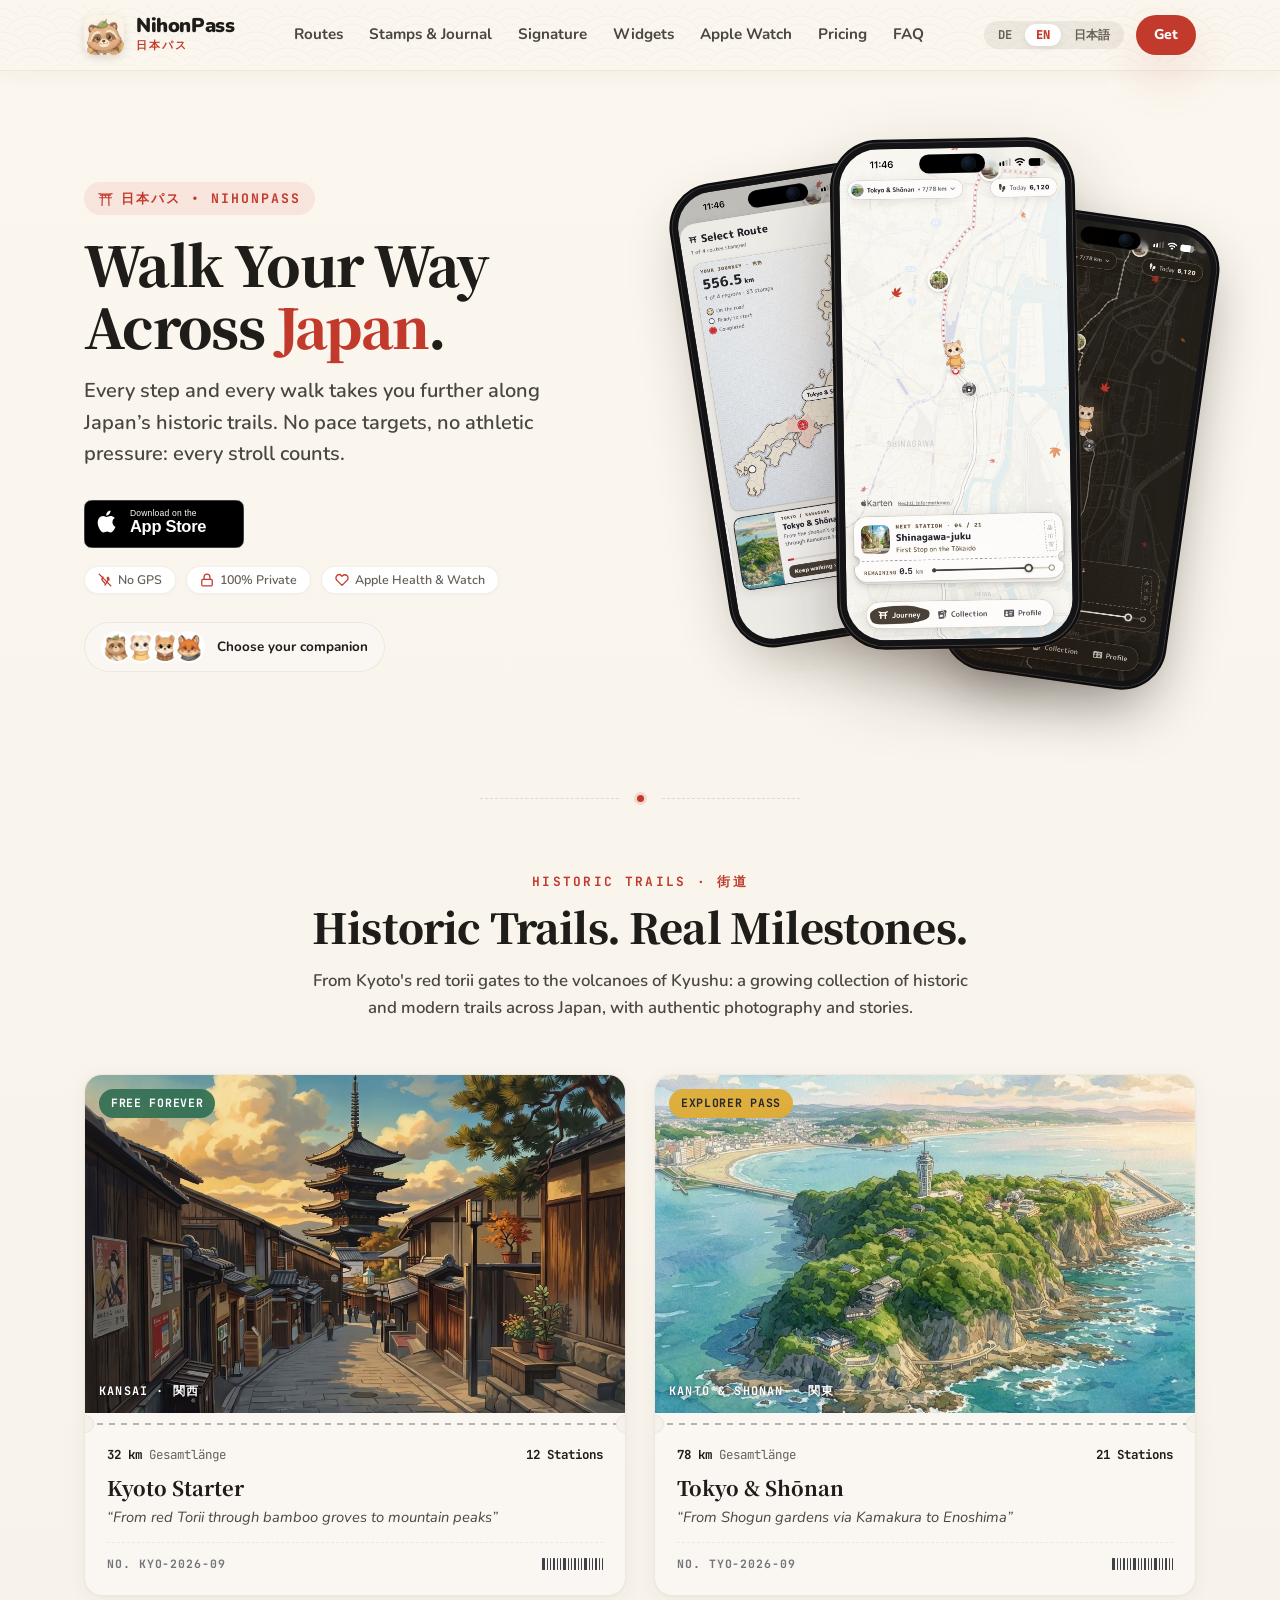
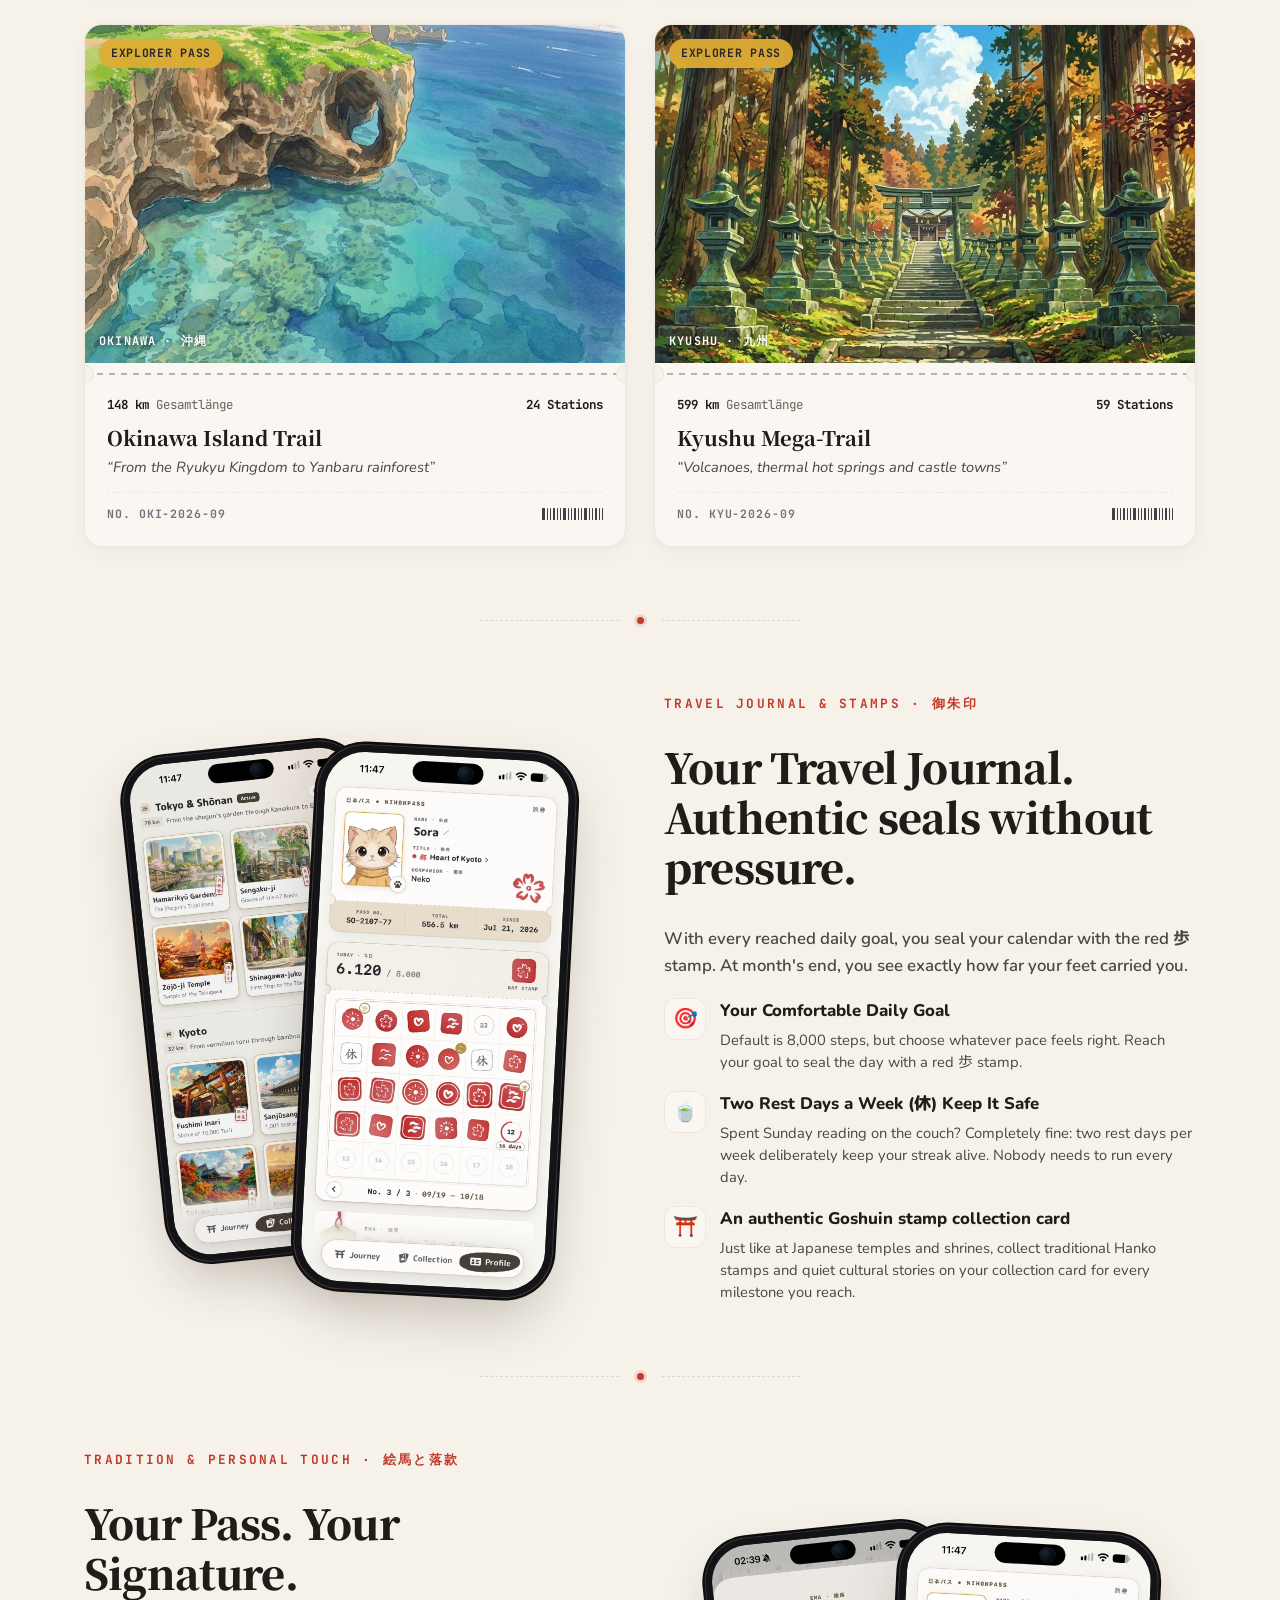
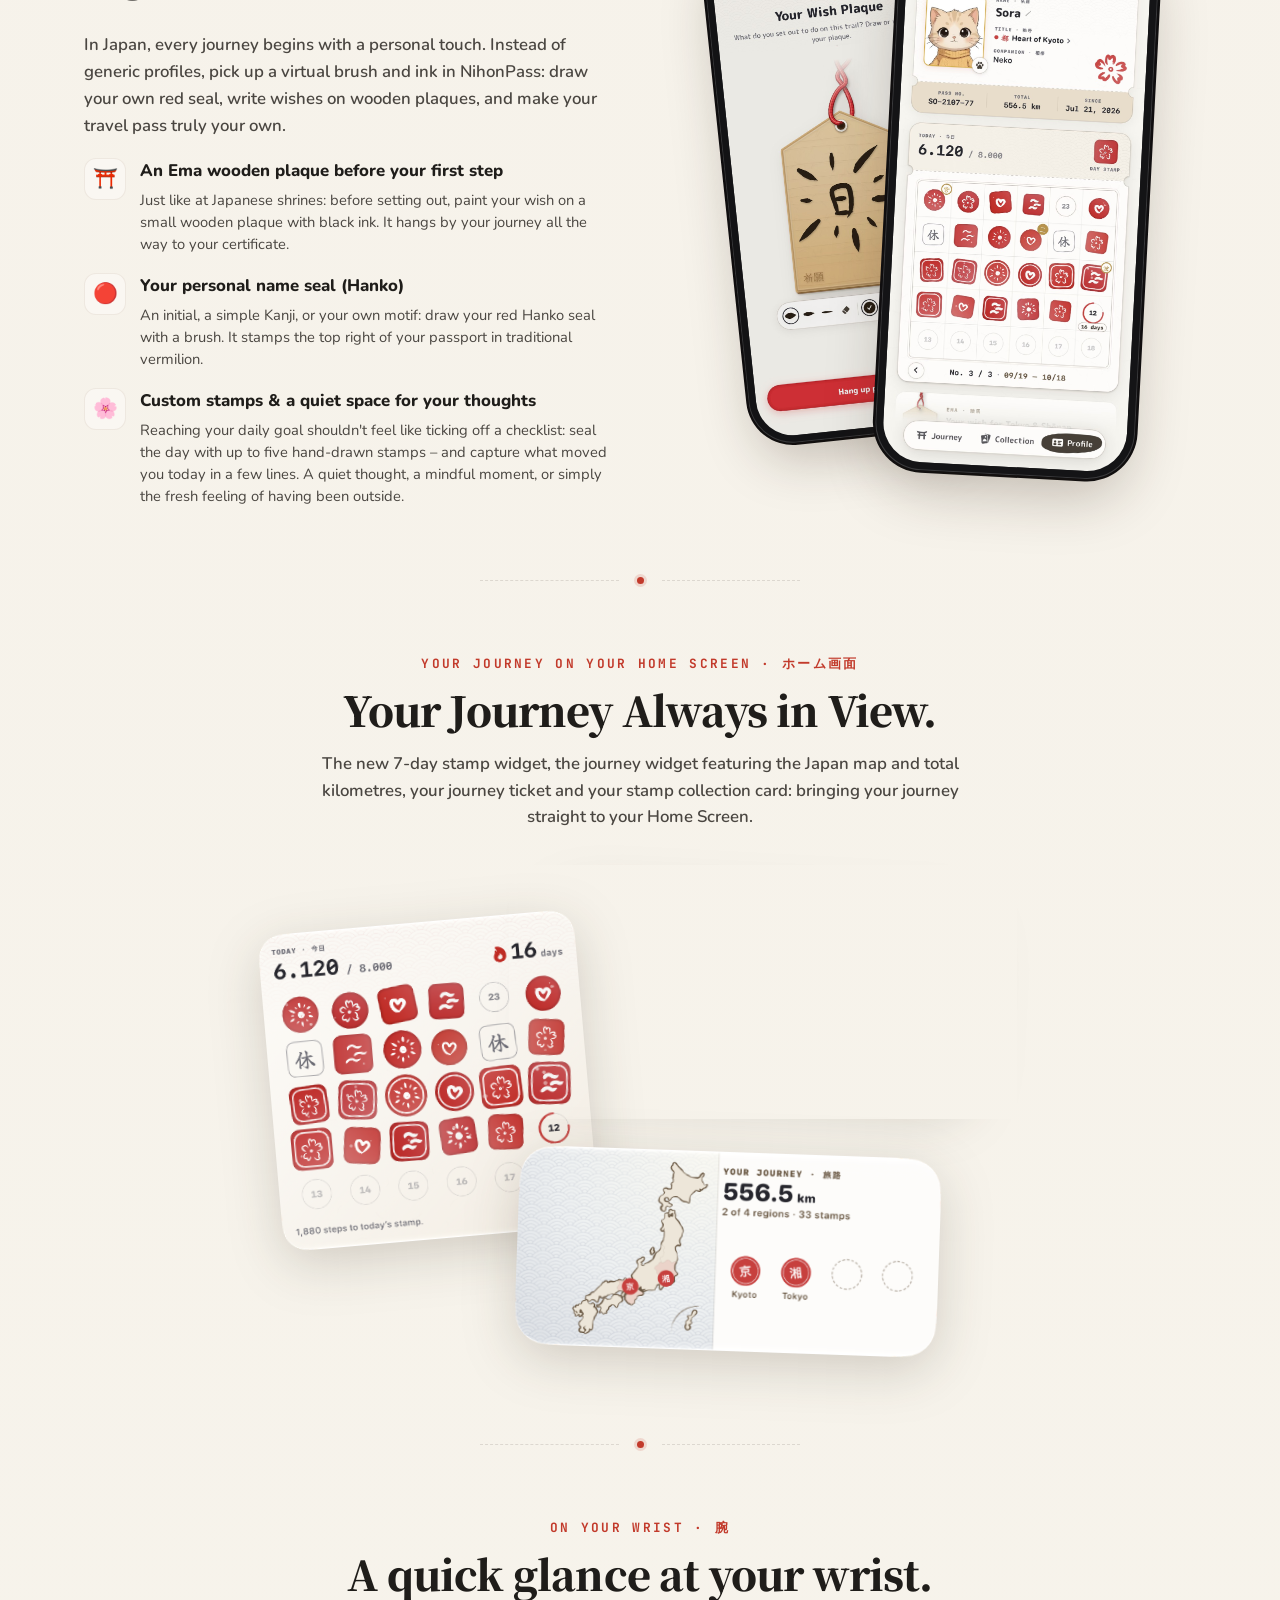
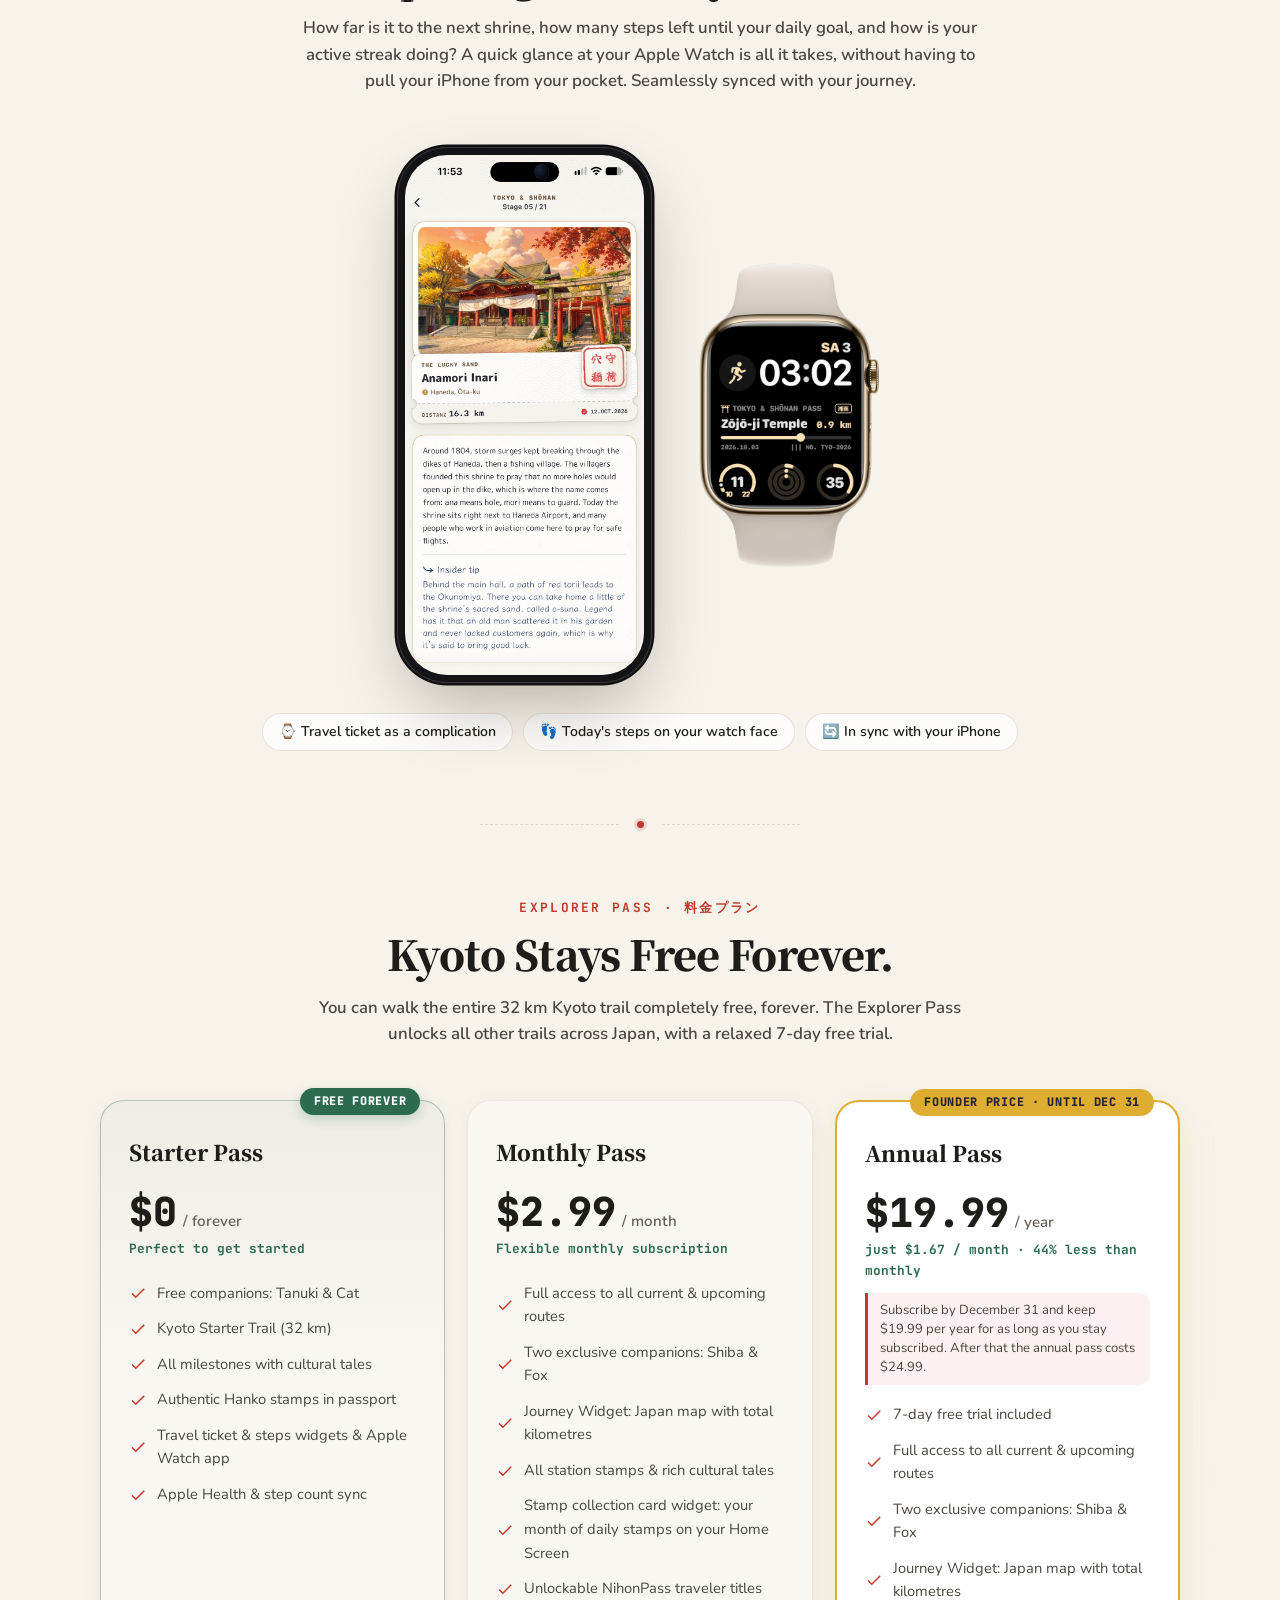
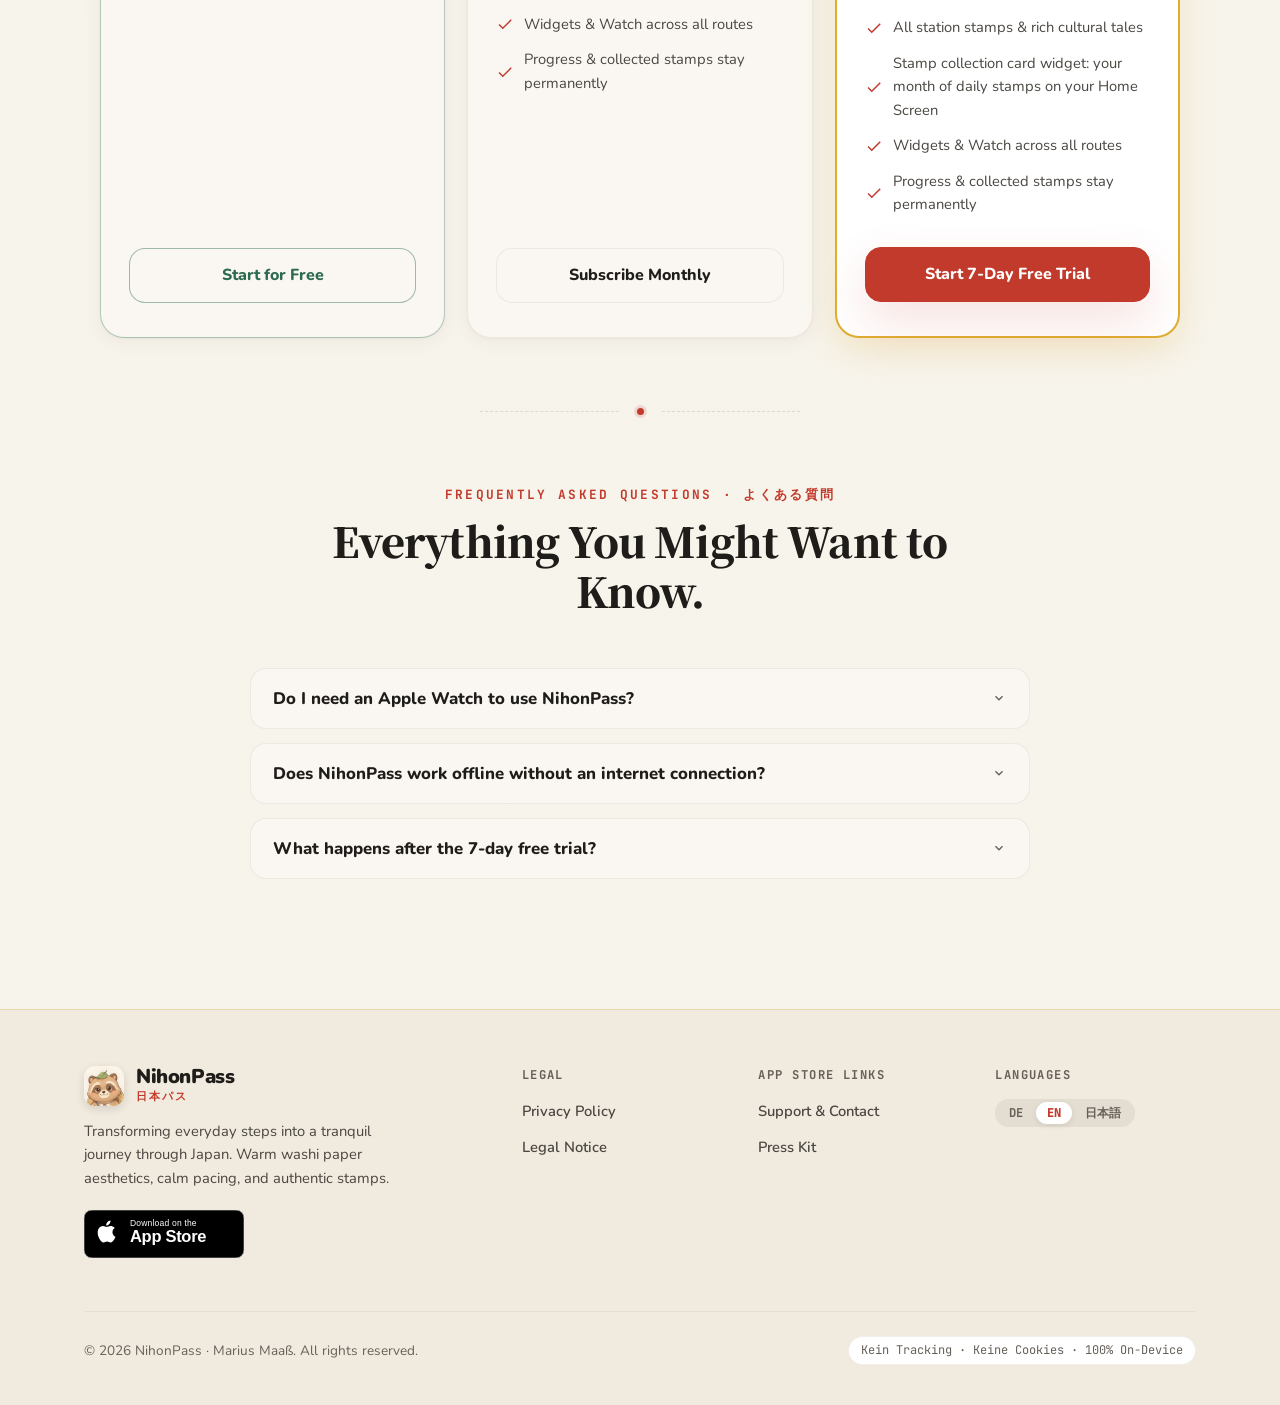
==== commit 0ff0c108: "chore: bump script and image cache busters to v3" ====
--- a/index.html
+++ b/index.html
@@ -331,7 +331,7 @@
         <div class="fanned-phone fanned-phone-front" title="Profil & Kalender">
           <div class="streak-phone-screen">
             <div class="iphone-island"></div>
-            <img src="assets/images/screenshots/de/profil_kalender.jpg" 
+            <img src="assets/images/screenshots/de/profil_kalender.jpg?v=20261013_v3" 
                  data-i18n-src="profil_kalender" 
                  alt="NihonPass Profil, Reisepass & Hanko-Kalender" 
                  class="streak-screen-img">
@@ -434,7 +434,7 @@
         <div class="fanned-phone fanned-phone-front" title="Profil & eigenes Siegel">
           <div class="streak-phone-screen">
             <div class="iphone-island"></div>
-            <img src="assets/images/screenshots/de/profil_kalender.jpg?v=20261013" 
+            <img src="assets/images/screenshots/de/profil_kalender.jpg?v=20261013_v3" 
                  data-i18n-src="profil_kalender" 
                  alt="NihonPass Reisepass mit eigenem Hanko-Siegel und Tagesstempeln" 
                  class="streak-screen-img" loading="lazy">
@@ -792,7 +792,7 @@
     </div>
   </footer>
 
-  <script src="js/translations.js?v=20261013"></script>
-  <script src="js/main.js?v=20261013"></script>
+  <script src="js/translations.js?v=20261013_v3"></script>
+  <script src="js/main.js?v=20261013_v3"></script>
 </body>
 </html>
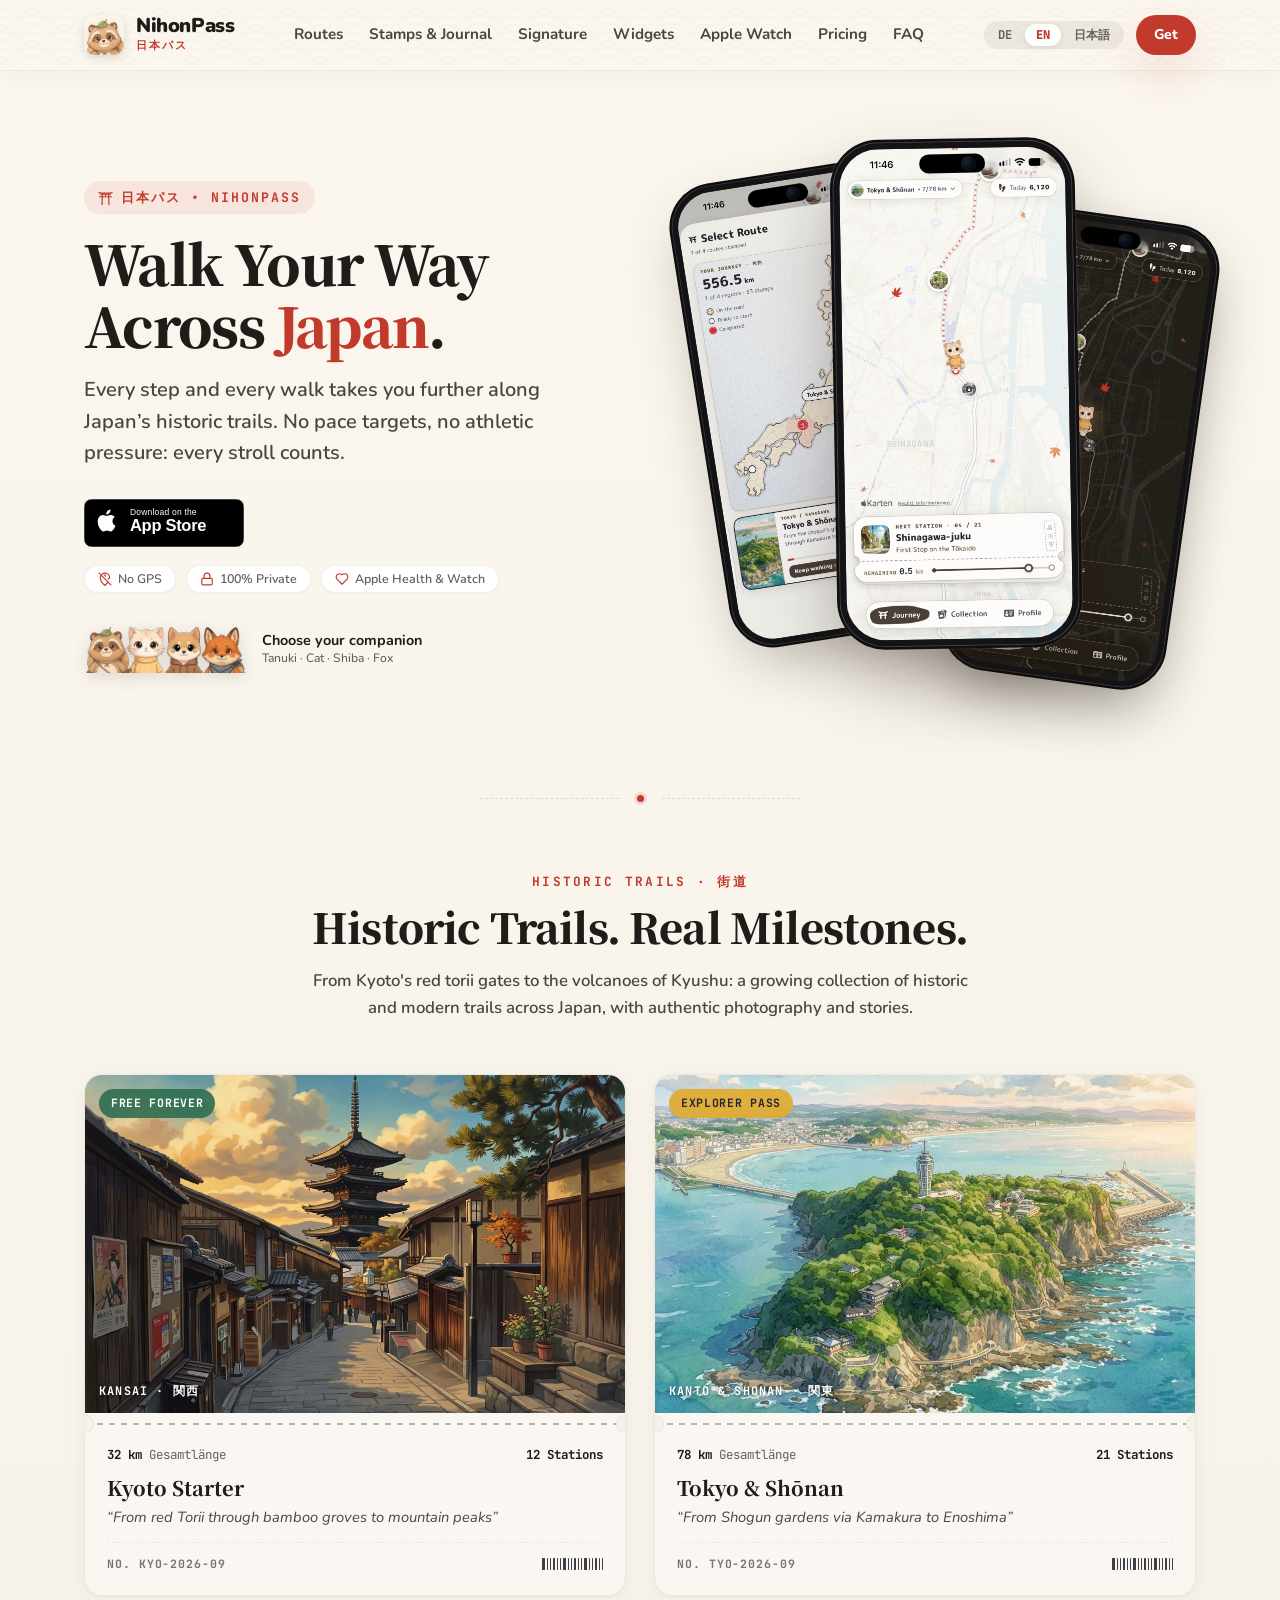
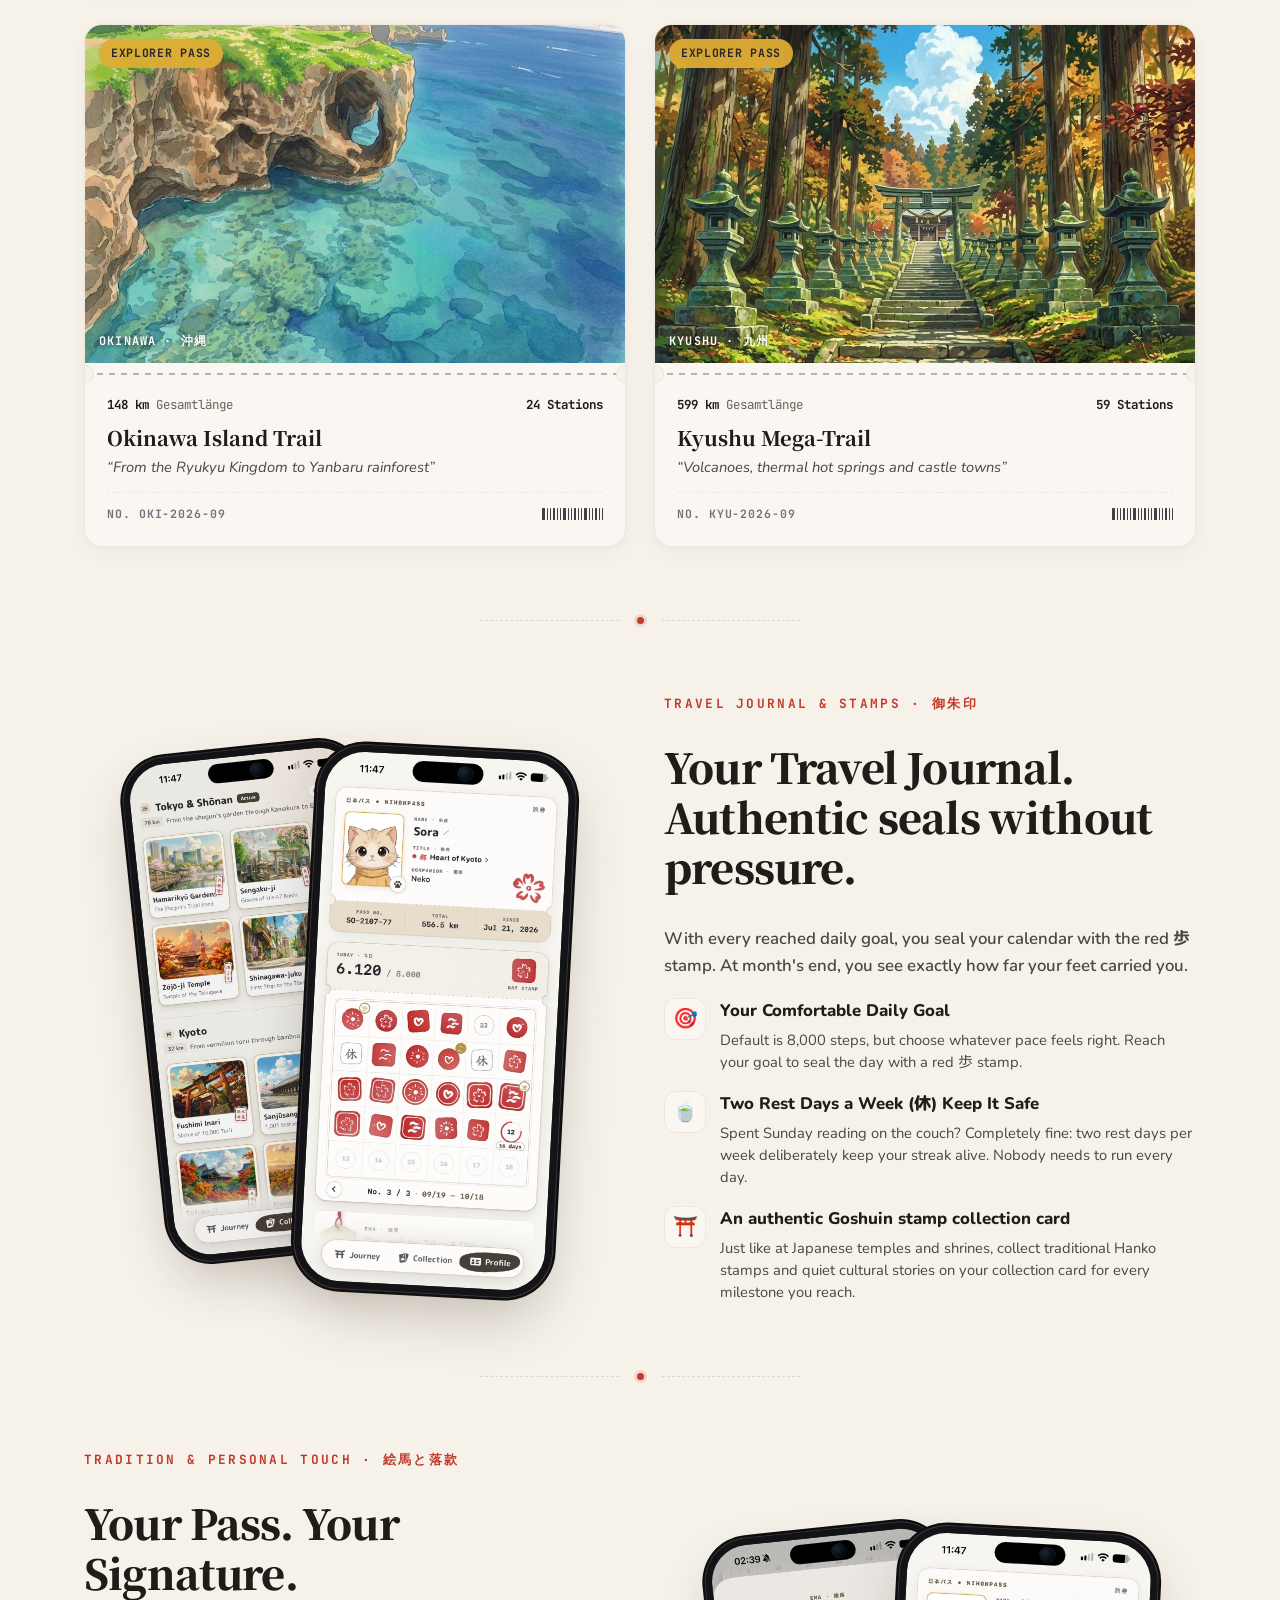
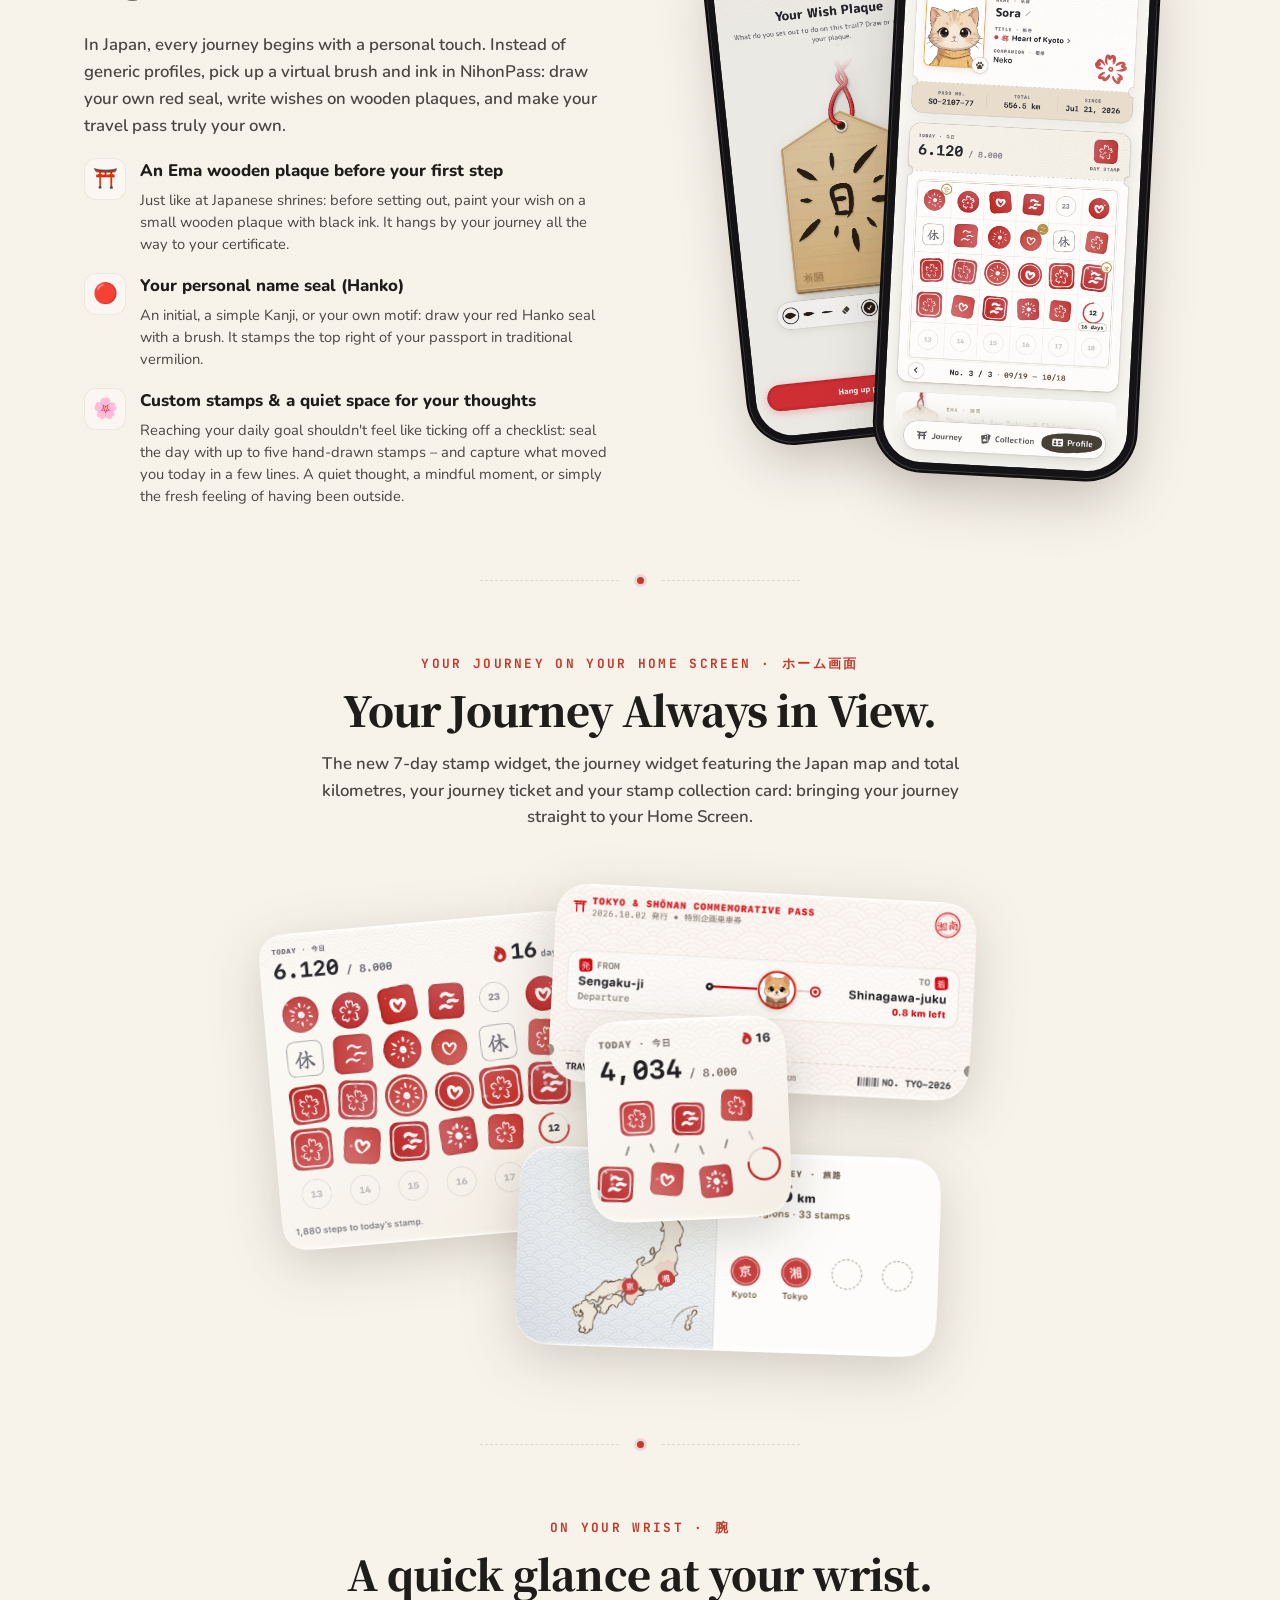
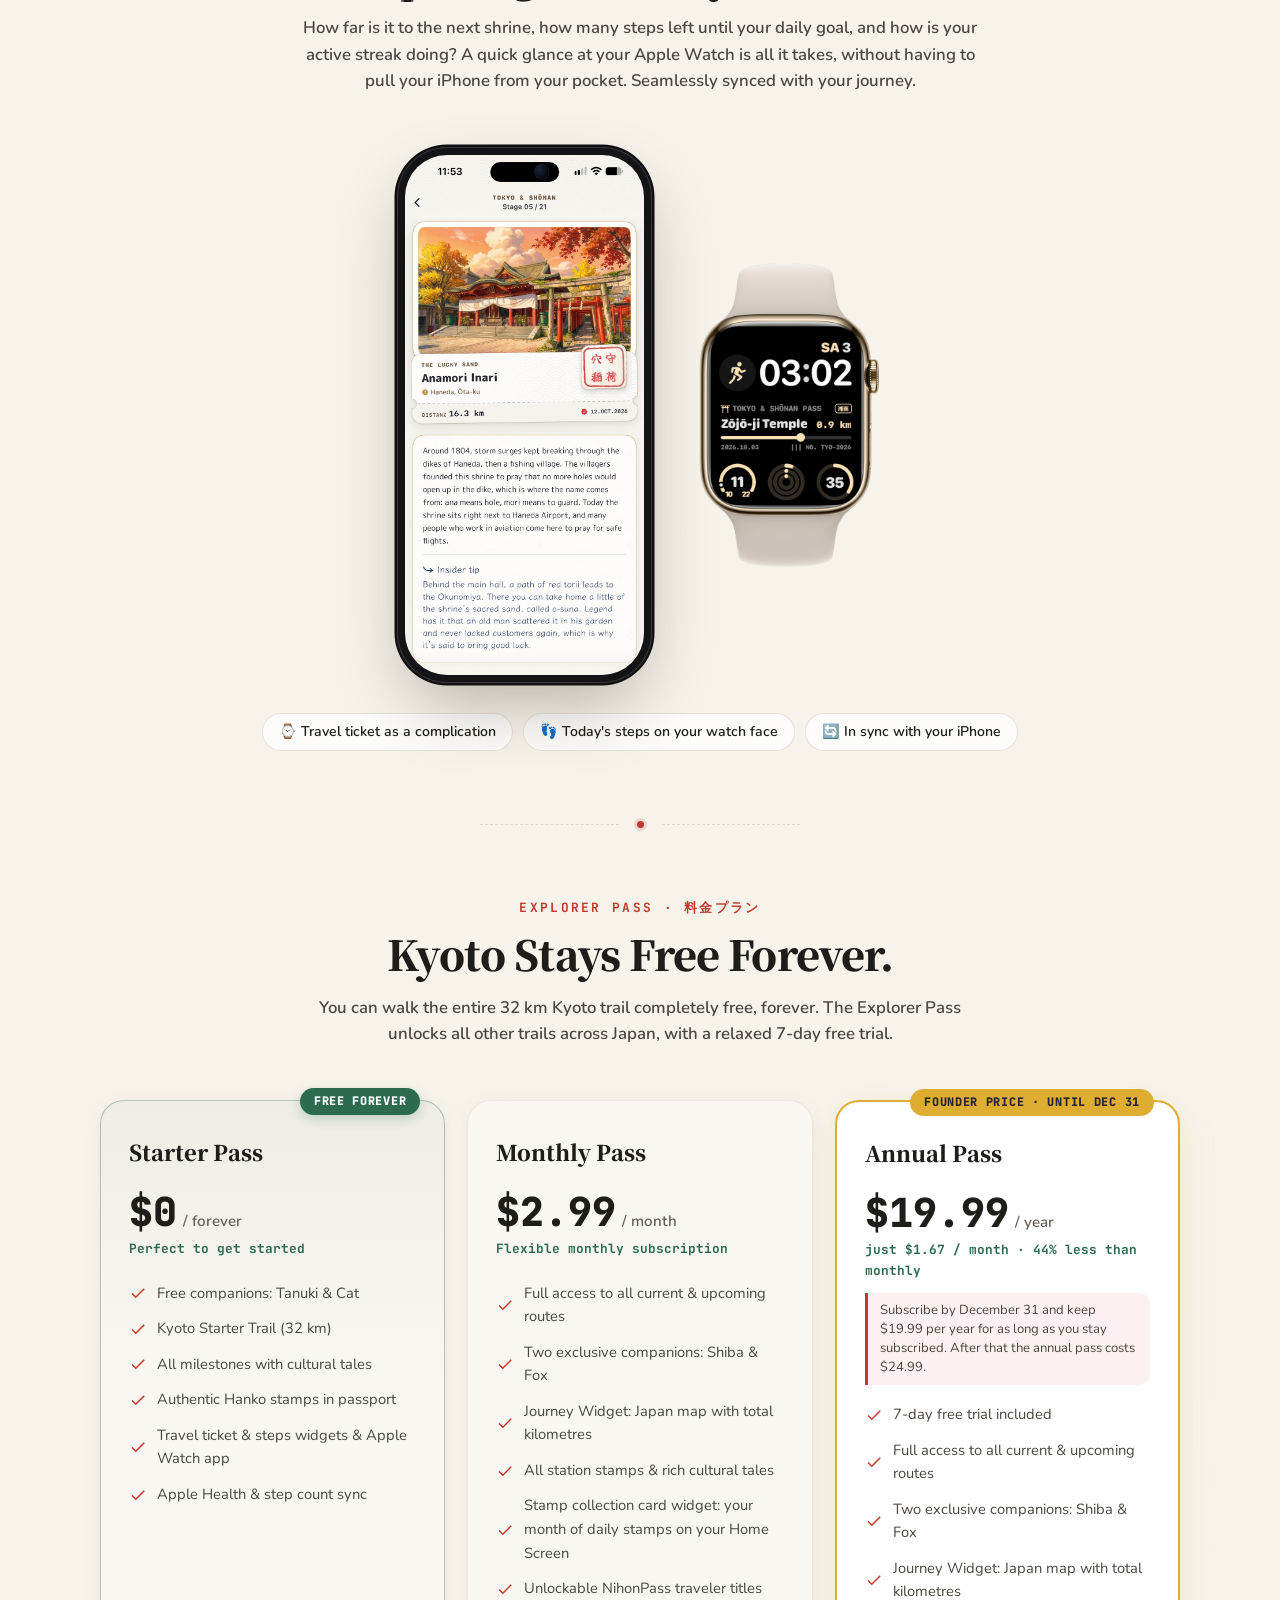
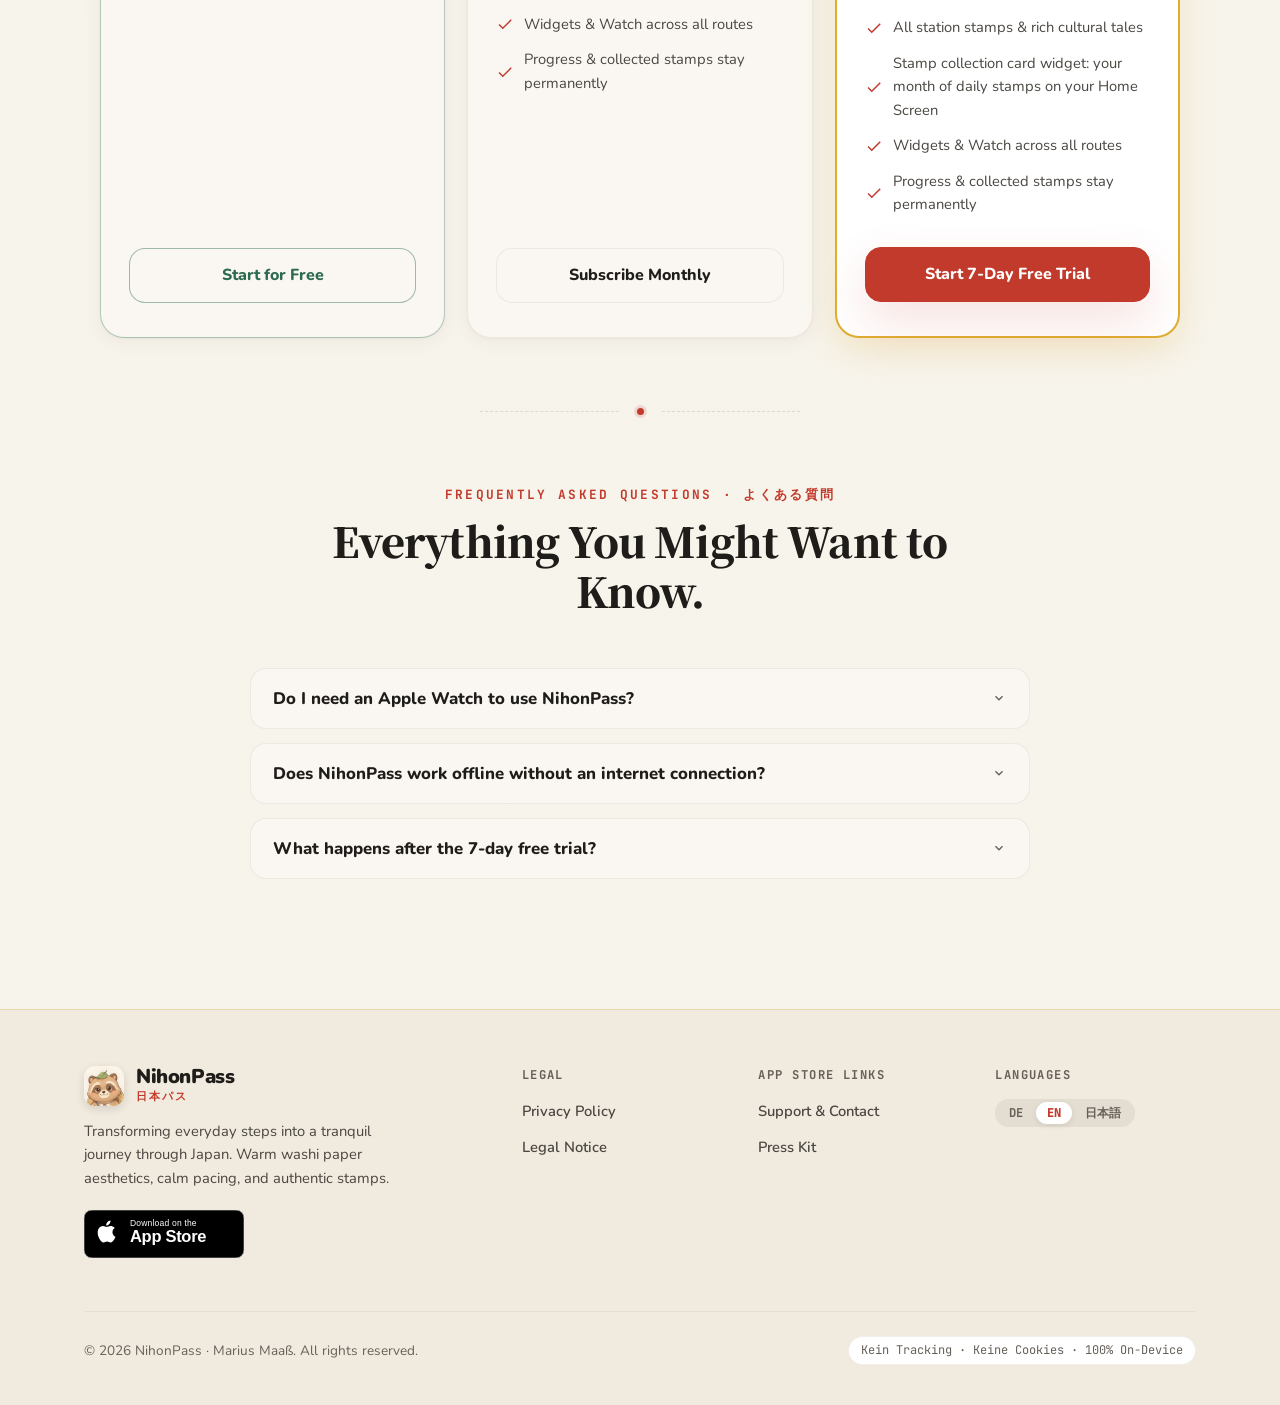
==== commit e0dbc00c: "feat: polish hero trust icons with clean SVGs and display companions freigestellt without pill" ====
--- a/index.html
+++ b/index.html
@@ -25,7 +25,7 @@
   <meta property="og:image" content="assets/images/AppIcon.png">
   <meta property="og:type" content="website">
 
-  <link rel="stylesheet" href="css/style.css?v=20261006">
+  <link rel="stylesheet" href="css/style.css?v=20261013_v4">
 </head>
 <body>
 
@@ -94,38 +94,42 @@
           </a>
           <div class="hero-trust-pills">
             <div class="trust-pill">
-              <svg class="trust-pill-icon" viewBox="0 0 24 24" fill="none" stroke="currentColor" stroke-width="2.2" stroke-linecap="round" stroke-linejoin="round">
+              <svg class="trust-pill-icon" viewBox="0 0 24 24" fill="none" stroke="currentColor" stroke-width="2" stroke-linecap="round" stroke-linejoin="round">
+                <path d="M5.43 5.43A8.015 8.015 0 0 0 4 10c0 7 8 13 8 13a34.33 34.33 0 0 0 4.19-4.88"></path>
+                <path d="M12.92 7.26A2 2 0 0 0 10.74 5.08"></path>
+                <path d="M17.47 11.83A8 8 0 0 0 19.95 10c0-4.42-3.58-8-8-8a7.96 7.96 0 0 0-5.11 1.84"></path>
                 <line x1="2" y1="2" x2="22" y2="22"></line>
-                <path d="M12 17.5l-3.5-3.5a5 5 0 0 1 0-7.07l.07-.07"></path>
-                <path d="M19 12a7 7 0 0 0-1.82-4.78l-1.42 1.42A5 5 0 0 1 17 12c0 2.5-3.5 7-5 8.5"></path>
               </svg>
               <span data-i18n="hero_trust_gps">Kein GPS</span>
             </div>
             <div class="trust-pill">
-              <svg class="trust-pill-icon" viewBox="0 0 24 24" fill="none" stroke="currentColor" stroke-width="2.2" stroke-linecap="round" stroke-linejoin="round">
+              <svg class="trust-pill-icon" viewBox="0 0 24 24" fill="none" stroke="currentColor" stroke-width="2" stroke-linecap="round" stroke-linejoin="round">
                 <rect x="3" y="11" width="18" height="11" rx="2" ry="2"></rect>
                 <path d="M7 11V7a5 5 0 0 1 10 0v4"></path>
               </svg>
               <span data-i18n="hero_trust_privacy">Reine Privatsphäre</span>
             </div>
             <div class="trust-pill">
-              <svg class="trust-pill-icon" viewBox="0 0 24 24" fill="none" stroke="currentColor" stroke-width="2.2" stroke-linecap="round" stroke-linejoin="round">
-                <path d="M20.84 4.61a5.5 5.5 0 0 0-7.78 0L12 5.67l-1.06-1.06a5.5 5.5 0 0 0-7.78 7.78l1.06 1.06L12 21.23l7.78-7.78 1.06-1.06a5.5 5.5 0 0 0 0-7.78z"></path>
+              <svg class="trust-pill-icon" viewBox="0 0 24 24" fill="none" stroke="currentColor" stroke-width="2" stroke-linecap="round" stroke-linejoin="round">
+                <path d="M19 14c1.49-1.46 3-3.21 3-5.5A5.5 5.5 0 0 0 16.5 3c-1.76 0-3 .5-4.5 2-1.5-1.5-2.74-2-4.5-2A5.5 5.5 0 0 0 2 8.5c0 2.3 1.5 4.05 3 5.5l7 7Z"></path>
               </svg>
               <span data-i18n="hero_trust_health">Apple Health & Watch</span>
             </div>
           </div>
         </div>
 
-        <!-- Begleiter Vorschau-Badge (statisch) -->
+        <!-- Begleiter Vorschau (Freigestellt ohne Pille & ohne abgeschnittene Köpfe) -->
         <div class="hero-companion-strip">
           <div class="companion-avatars">
-            <img src="assets/images/tanuki_portrait.png" alt="Tanuki" class="companion-avatar-item">
-            <img src="assets/images/neko_portrait.png" alt="Neko" class="companion-avatar-item">
-            <img src="assets/images/shiba_portrait.png" alt="Shiba" class="companion-avatar-item">
-            <img src="assets/images/fox_portrait.png" alt="Kitsune" class="companion-avatar-item">
-          </div>
-          <span class="companion-strip-text" data-i18n="hero_companion_badge">Wähle deinen Begleiter</span>
+            <img src="assets/images/tanuki_portrait.png" alt="Tanuki" class="companion-avatar-item" title="Tanuki">
+            <img src="assets/images/neko_portrait.png" alt="Neko" class="companion-avatar-item" title="Neko">
+            <img src="assets/images/shiba_portrait.png" alt="Shiba" class="companion-avatar-item" title="Shiba">
+            <img src="assets/images/fox_portrait.png" alt="Kitsune" class="companion-avatar-item" title="Kitsune">
+          </div>
+          <div class="companion-text-block">
+            <span class="companion-strip-text" data-i18n="hero_companion_badge">Wähle deinen Begleiter</span>
+            <span class="companion-strip-sub" data-i18n="hero_companion_sub">Tanuki · Katze · Shiba · Fuchs</span>
+          </div>
         </div>
       </div>
 
@@ -792,7 +796,7 @@
     </div>
   </footer>
 
-  <script src="js/translations.js?v=20261013_v3"></script>
-  <script src="js/main.js?v=20261013_v3"></script>
+  <script src="js/translations.js?v=20261013_v4"></script>
+  <script src="js/main.js?v=20261013_v4"></script>
 </body>
 </html>
--- a/css/style.css
+++ b/css/style.css
@@ -545,11 +545,10 @@
 .hero-companion-strip {
   display: inline-flex;
   align-items: center;
-  gap: 12px;
-  padding: 8px 16px;
-  background: var(--c-washi);
-  border: 1px solid var(--c-border-subtle);
-  border-radius: 30px;
+  gap: 16px;
+  padding: 4px 0 0;
+  background: transparent;
+  border: none;
   cursor: default;
   user-select: none;
   text-decoration: none;
@@ -561,23 +560,59 @@
 }
 
 .companion-avatar-item {
-  width: 32px;
-  height: 32px;
-  border-radius: 50%;
-  border: 2px solid var(--c-washi-pure);
-  margin-left: -8px;
-  background: #fff;
-  overflow: hidden;
+  width: 48px;
+  height: 48px;
+  object-fit: contain;
+  margin-left: -10px;
+  filter: drop-shadow(0 4px 8px rgba(45, 30, 15, 0.14));
+  transition: transform 0.25s cubic-bezier(0.34, 1.56, 0.64, 1), z-index 0.1s ease;
+  position: relative;
+  border: none;
+  border-radius: 0;
+  background: transparent;
+  overflow: visible;
 }
 
 .companion-avatar-item:first-child {
   margin-left: 0;
+  z-index: 4;
+}
+
+.companion-avatar-item:nth-child(2) {
+  z-index: 3;
+}
+
+.companion-avatar-item:nth-child(3) {
+  z-index: 2;
+}
+
+.companion-avatar-item:nth-child(4) {
+  z-index: 1;
+}
+
+.companion-avatar-item:hover {
+  transform: translateY(-4px) scale(1.16);
+  z-index: 10;
+}
+
+.companion-text-block {
+  display: flex;
+  flex-direction: column;
+  gap: 2px;
 }
 
 .companion-strip-text {
-  font-size: 0.84rem;
+  font-size: 0.9rem;
   font-weight: 700;
   color: var(--c-ink);
+  line-height: 1.2;
+}
+
+.companion-strip-sub {
+  font-size: 0.76rem;
+  font-weight: 500;
+  color: var(--c-pass-gray);
+  line-height: 1.2;
 }
 
 /* ==========================================================================
@@ -3412,11 +3447,24 @@
 
   .hero-companion-strip {
     width: 100%;
-    max-width: 320px;
+    max-width: 340px;
     justify-content: center;
-    padding: 7px 12px;
+    padding: 6px 0;
     cursor: default;
-    pointer-events: none;
+    background: transparent;
+    border: none;
+    gap: 14px;
+    margin: 4px auto 0;
+  }
+
+  .companion-avatar-item {
+    width: 42px;
+    height: 42px;
+    margin-left: -9px;
+  }
+
+  .companion-avatar-item:first-child {
+    margin-left: 0;
   }
 
   /* iPhone-Mockup auf Smartphones */
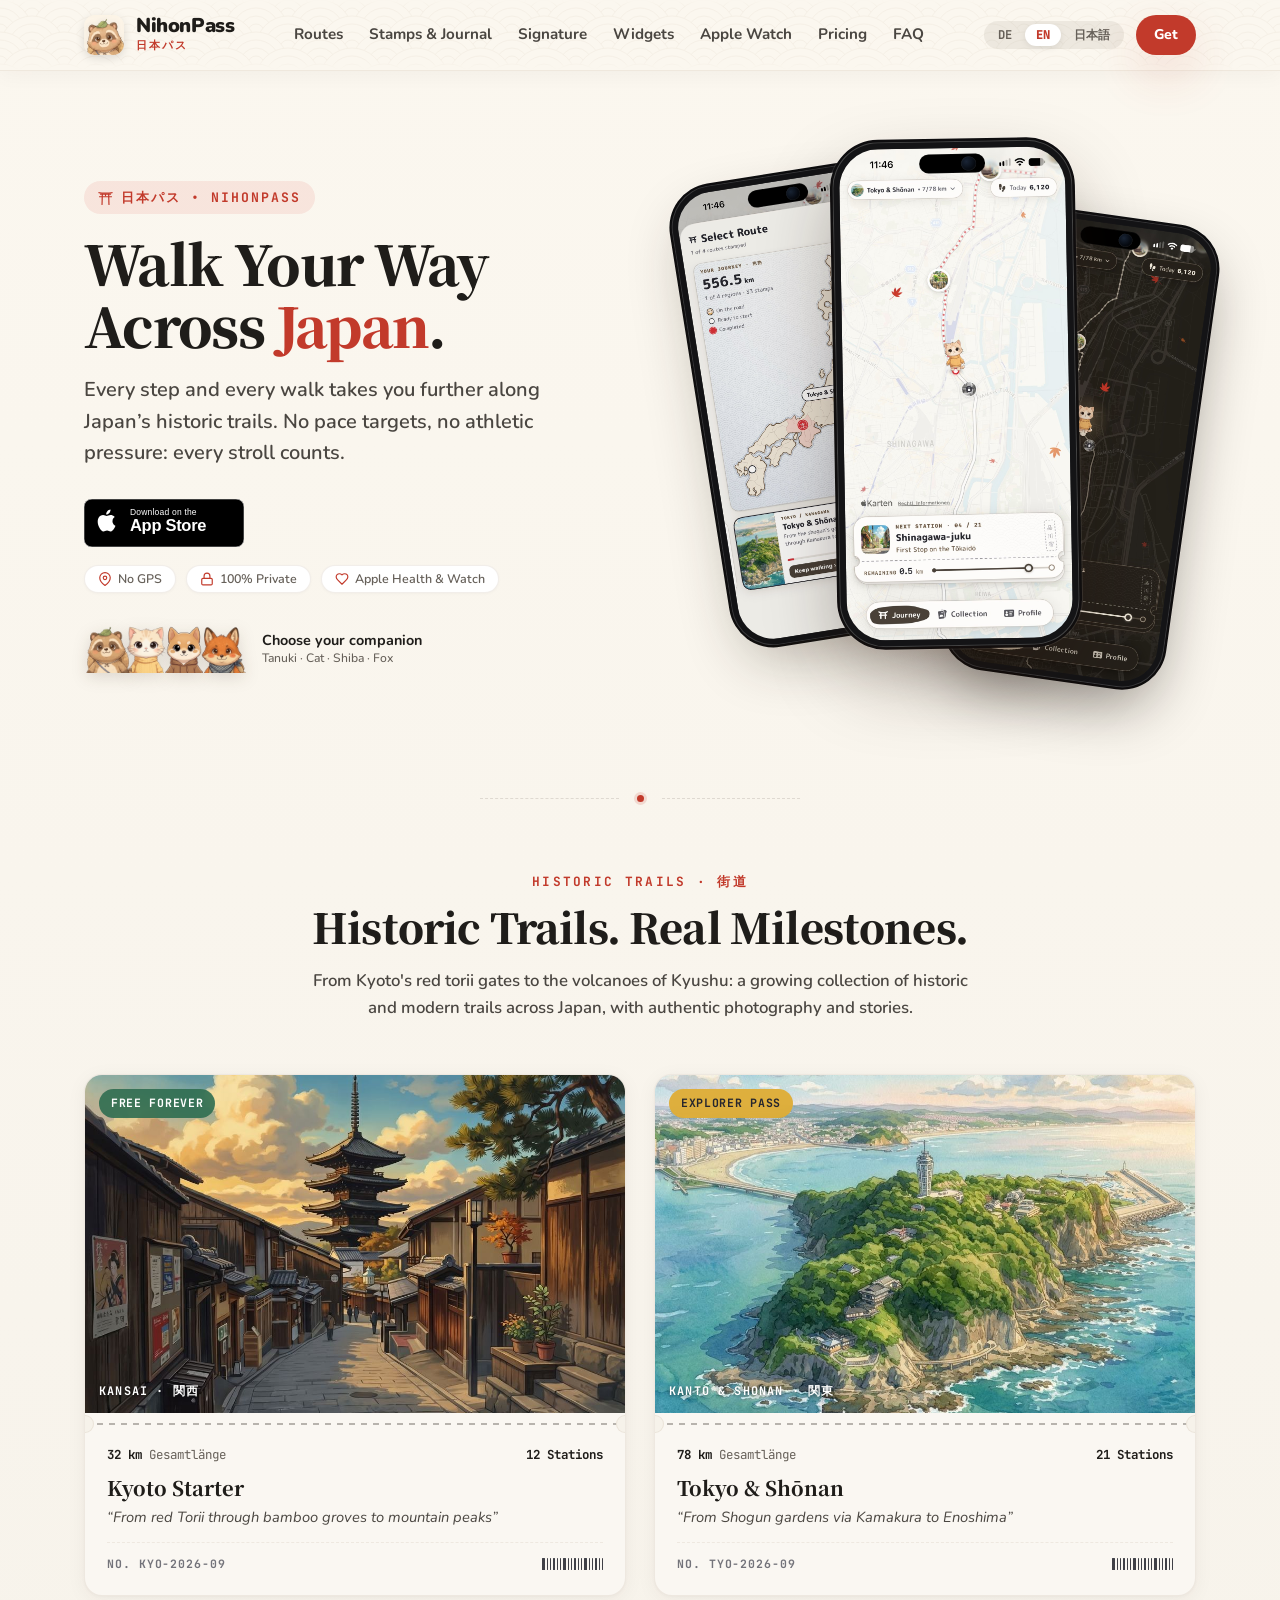
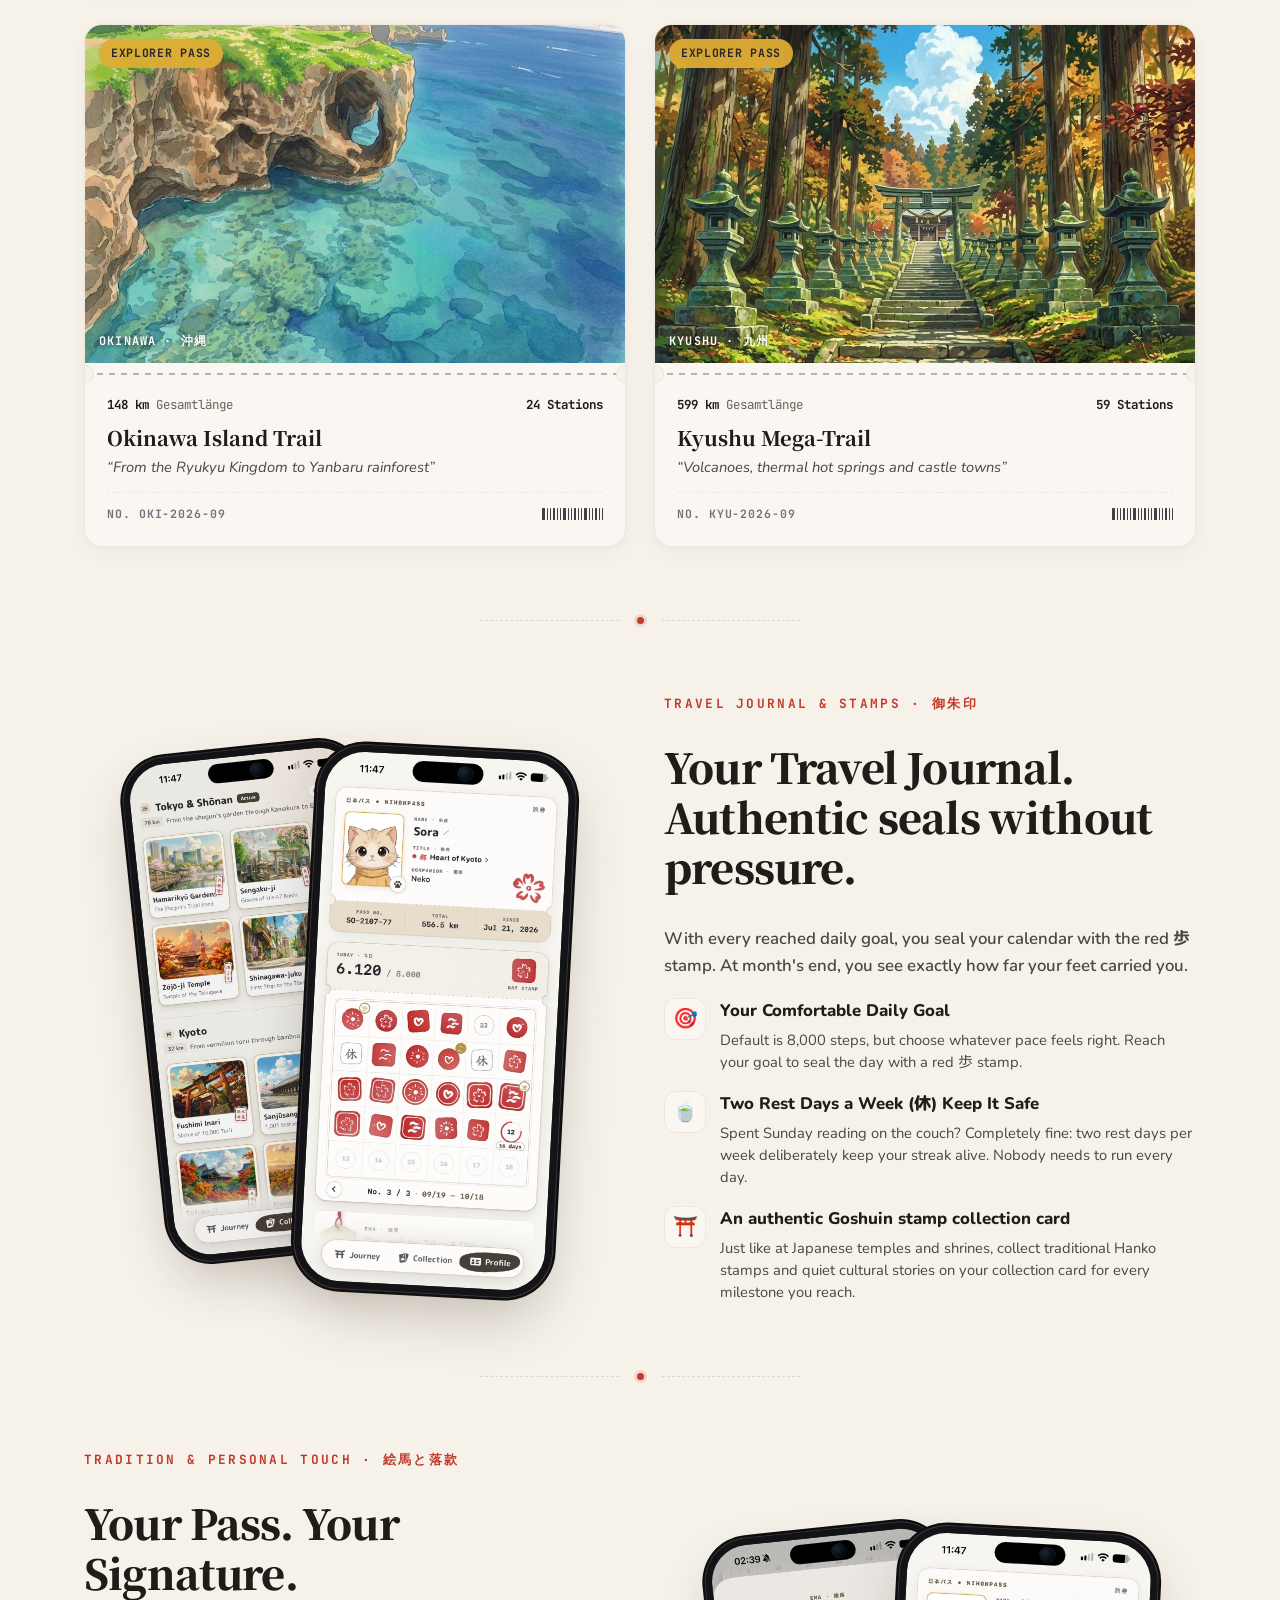
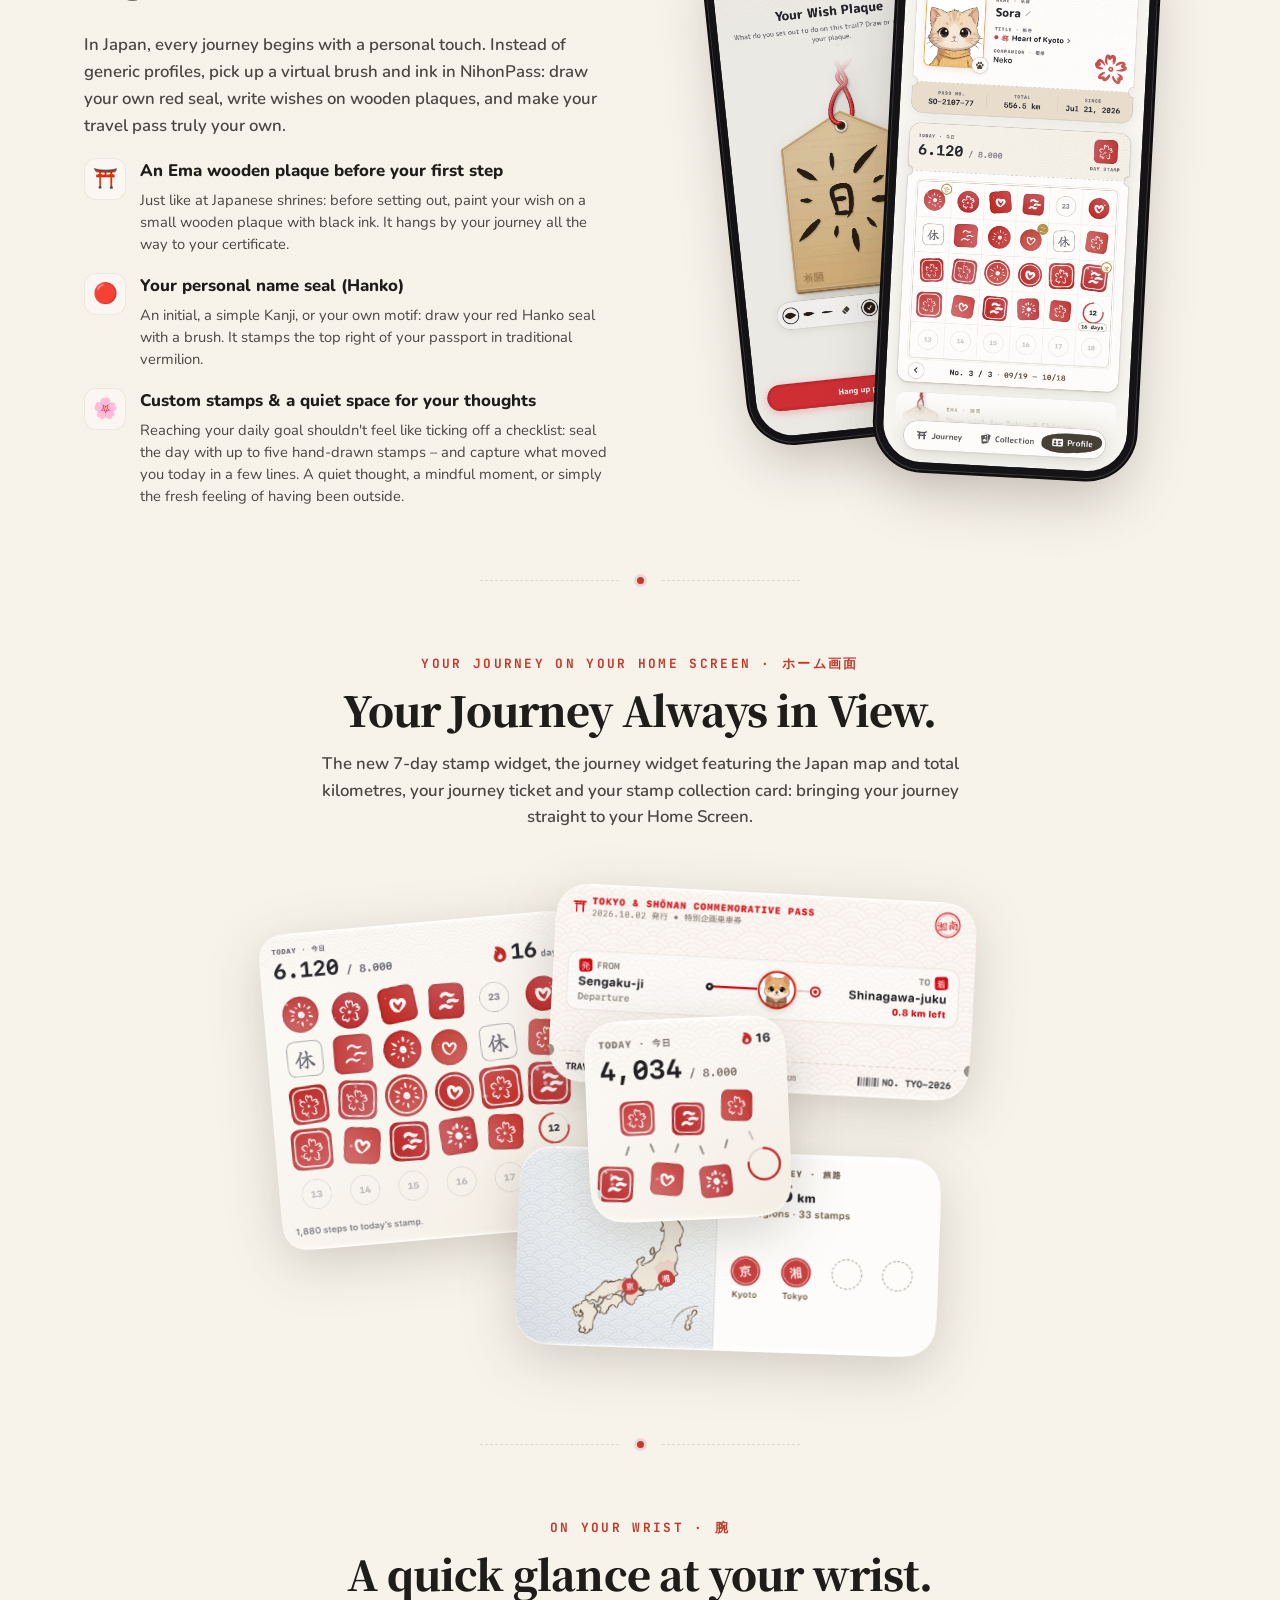
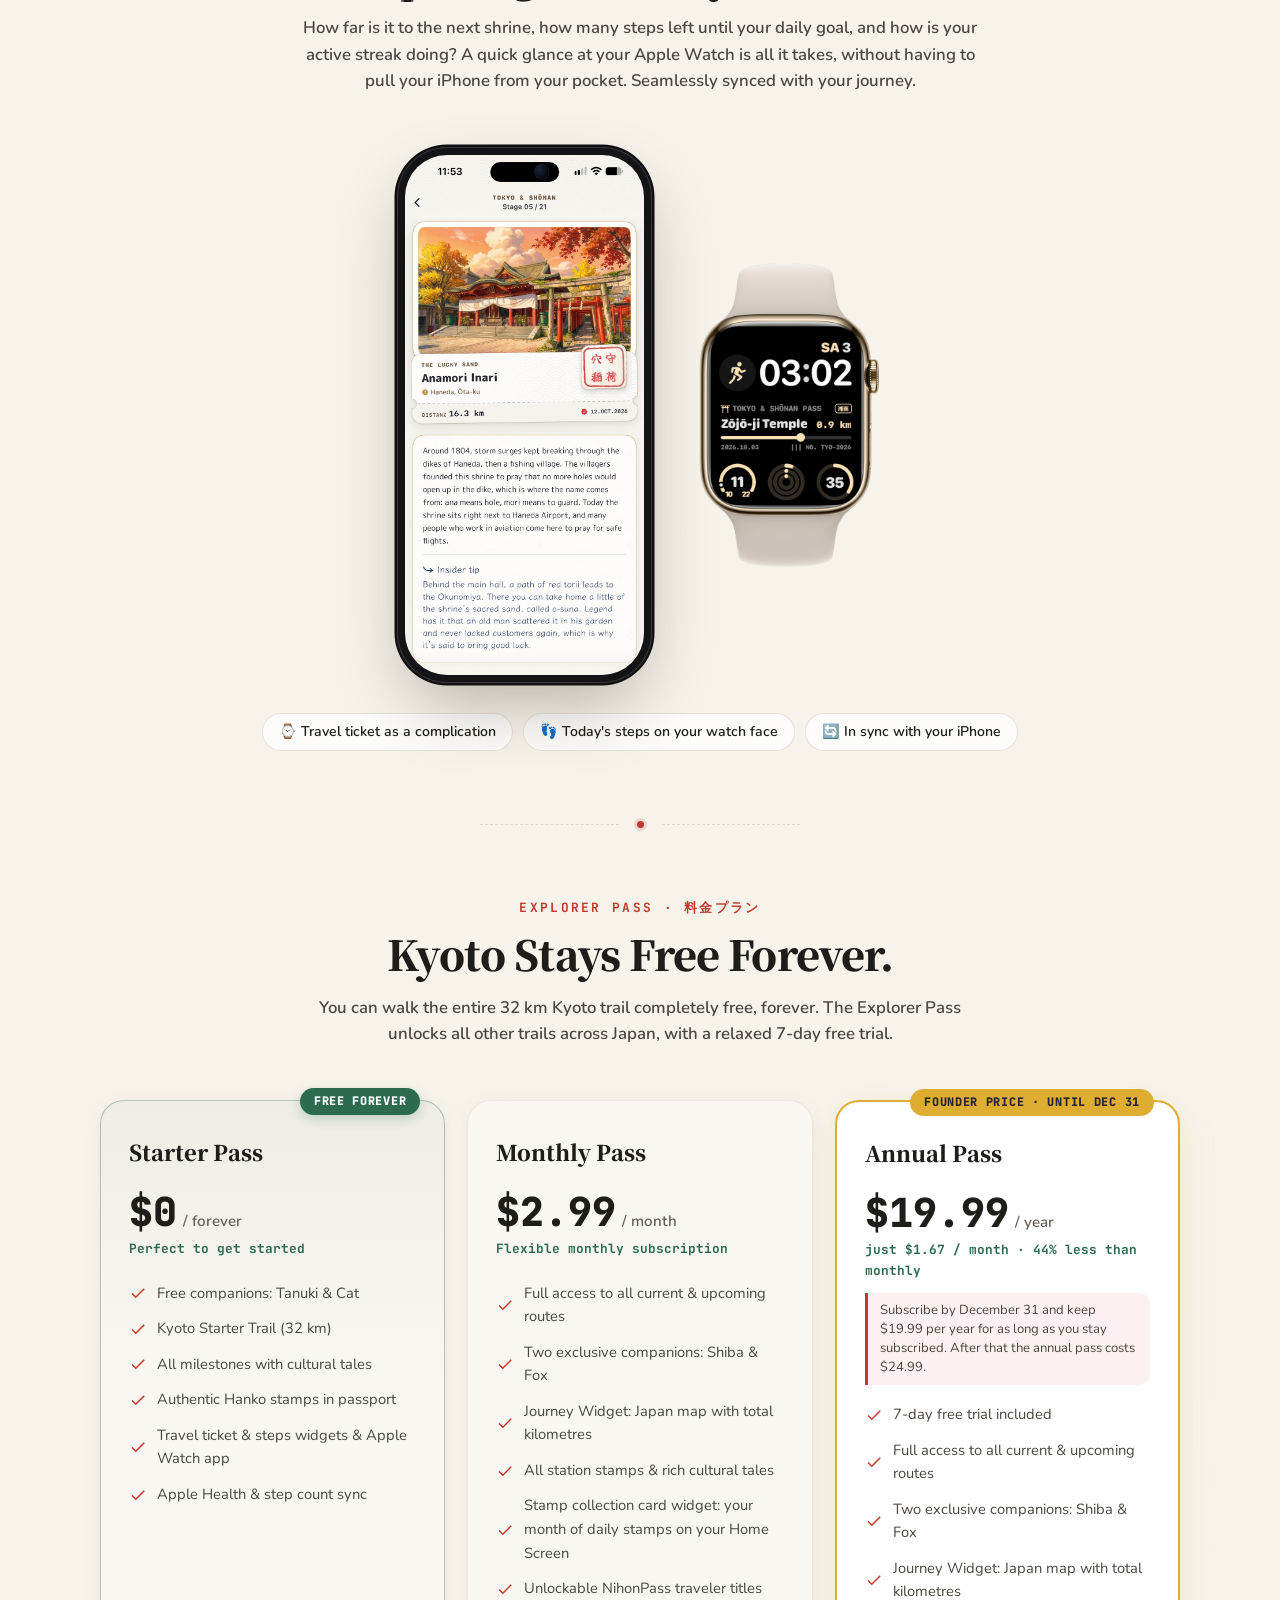
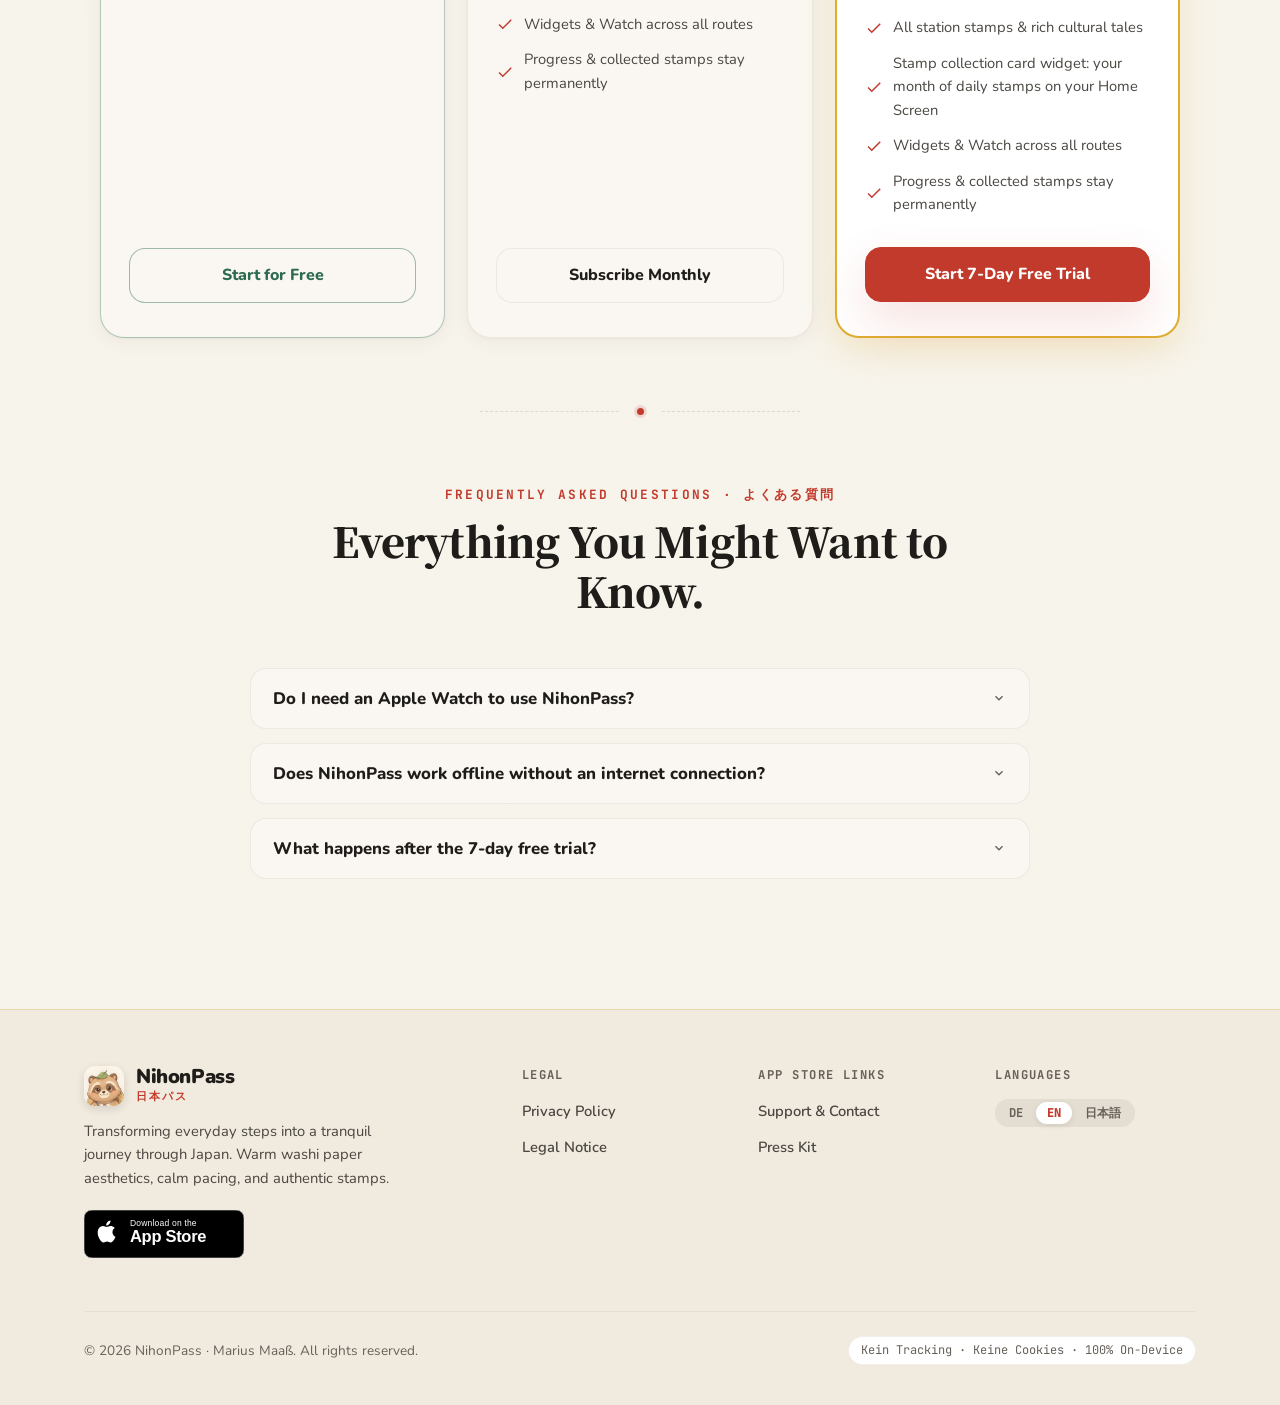
==== commit 9b1c0a01: "feat: update GPS icon to solid map pin and bump cache to v5" ====
--- a/index.html
+++ b/index.html
@@ -25,7 +25,7 @@
   <meta property="og:image" content="assets/images/AppIcon.png">
   <meta property="og:type" content="website">
 
-  <link rel="stylesheet" href="css/style.css?v=20261013_v4">
+  <link rel="stylesheet" href="css/style.css?v=20261014_v5">
 </head>
 <body>
 
@@ -95,10 +95,8 @@
           <div class="hero-trust-pills">
             <div class="trust-pill">
               <svg class="trust-pill-icon" viewBox="0 0 24 24" fill="none" stroke="currentColor" stroke-width="2" stroke-linecap="round" stroke-linejoin="round">
-                <path d="M5.43 5.43A8.015 8.015 0 0 0 4 10c0 7 8 13 8 13a34.33 34.33 0 0 0 4.19-4.88"></path>
-                <path d="M12.92 7.26A2 2 0 0 0 10.74 5.08"></path>
-                <path d="M17.47 11.83A8 8 0 0 0 19.95 10c0-4.42-3.58-8-8-8a7.96 7.96 0 0 0-5.11 1.84"></path>
-                <line x1="2" y1="2" x2="22" y2="22"></line>
+                <path d="M21 10c0 7-9 13-9 13s-9-6-9-13a9 9 0 0 1 18 0z"></path>
+                <circle cx="12" cy="10" r="3"></circle>
               </svg>
               <span data-i18n="hero_trust_gps">Kein GPS</span>
             </div>
@@ -796,7 +794,7 @@
     </div>
   </footer>
 
-  <script src="js/translations.js?v=20261013_v4"></script>
-  <script src="js/main.js?v=20261013_v4"></script>
+  <script src="js/translations.js?v=20261014_v5"></script>
+  <script src="js/main.js?v=20261014_v5"></script>
 </body>
 </html>
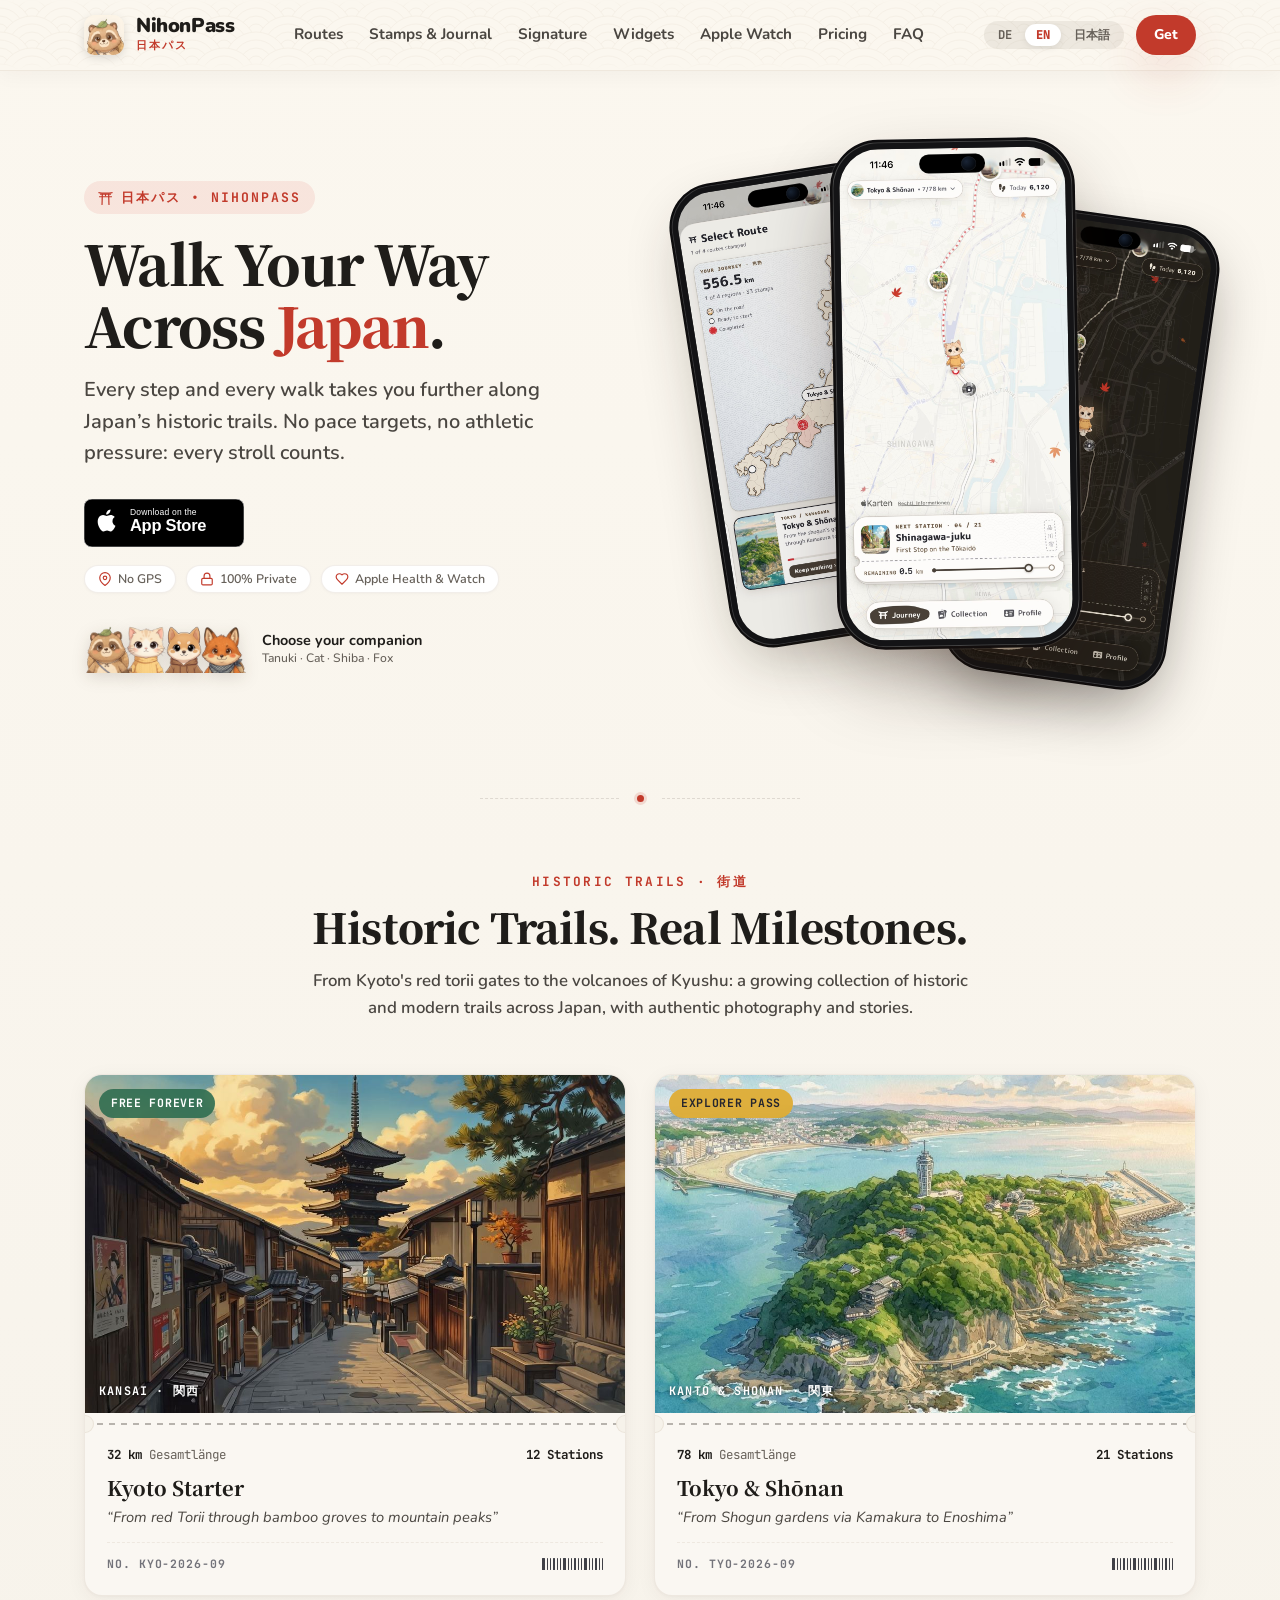
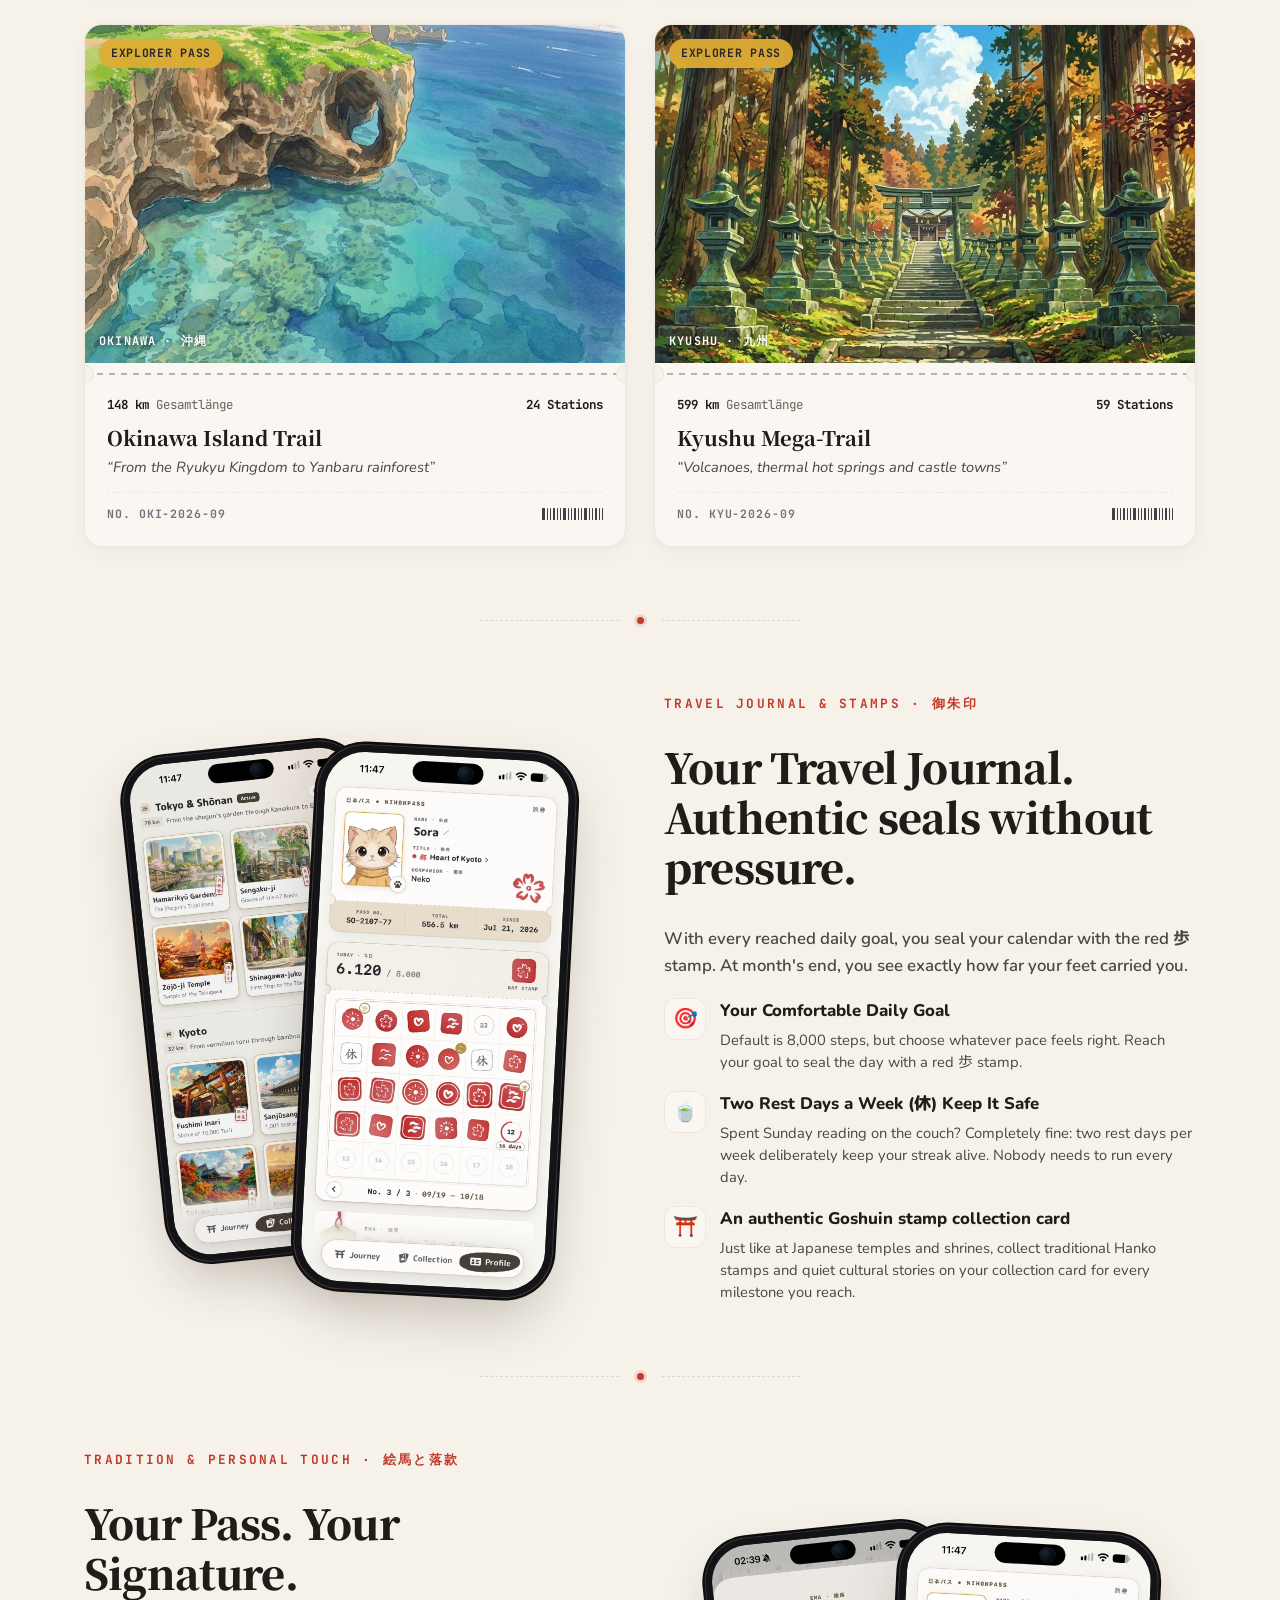
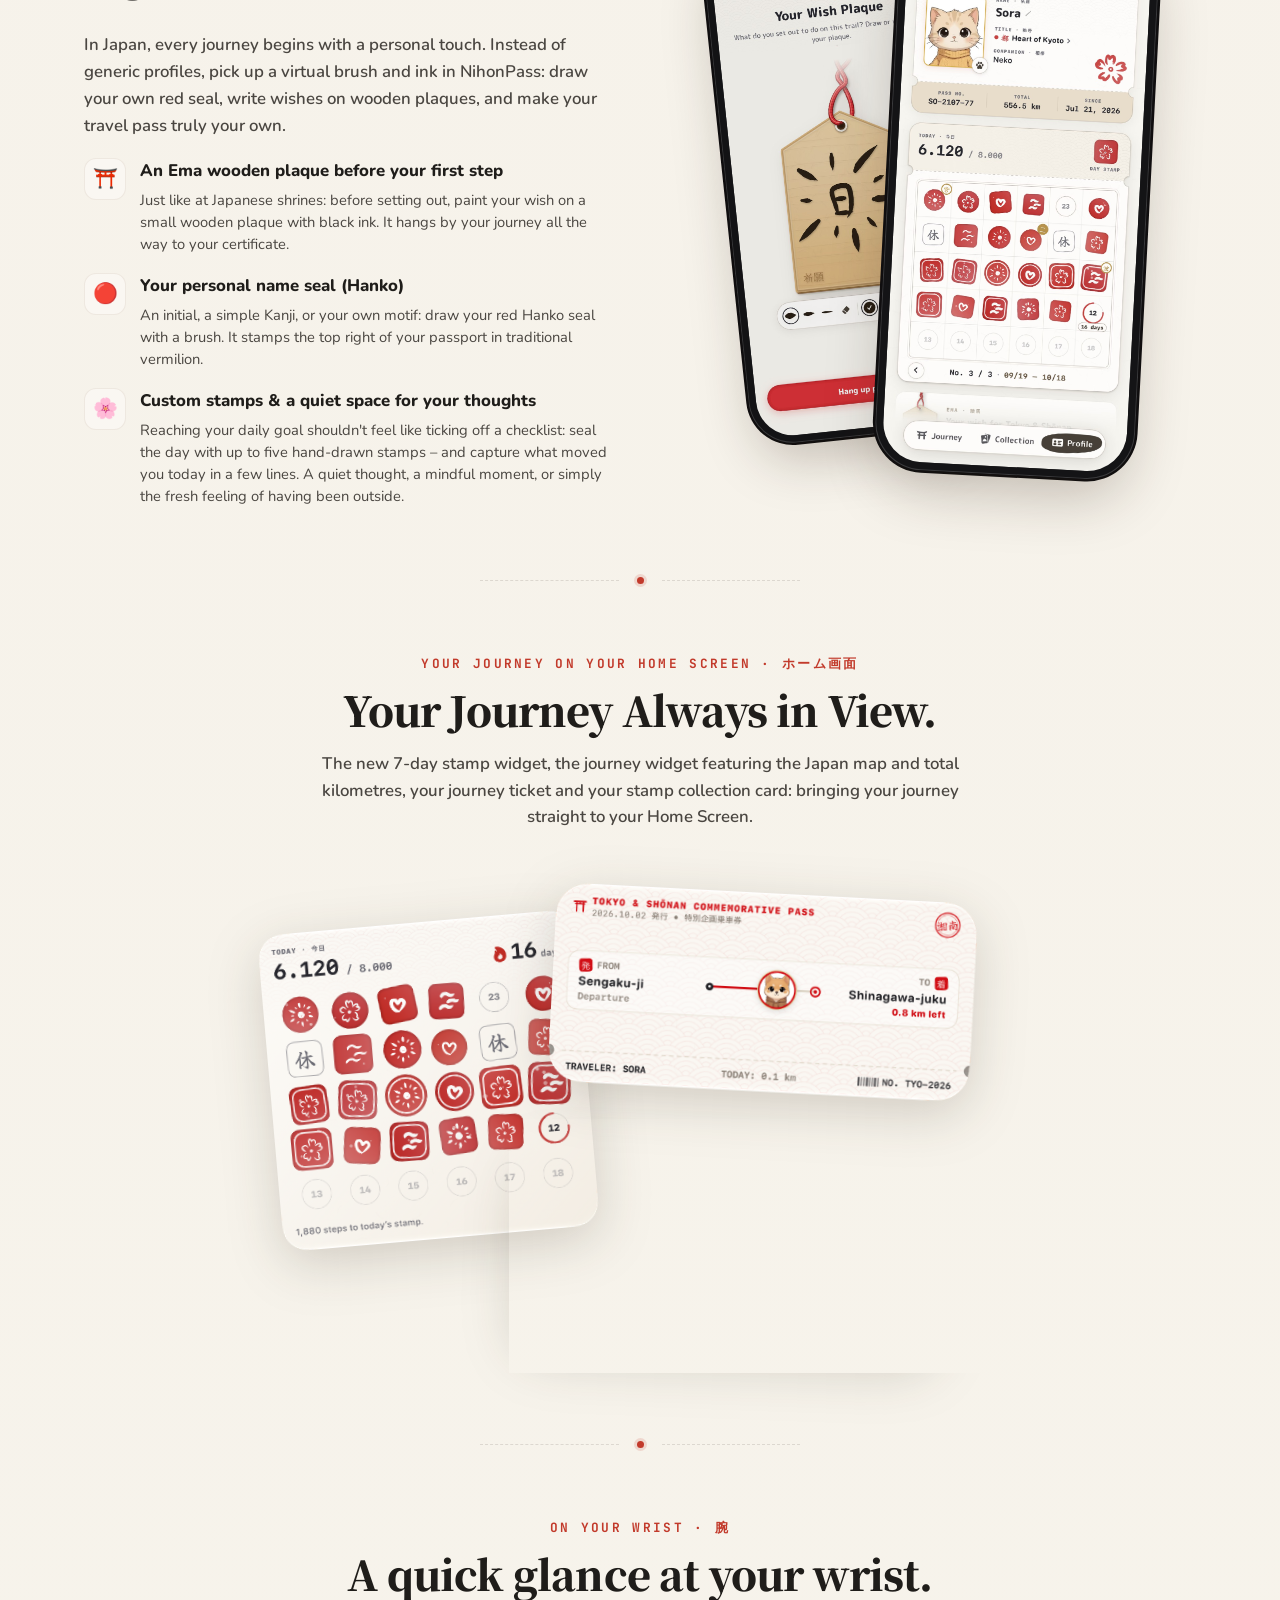
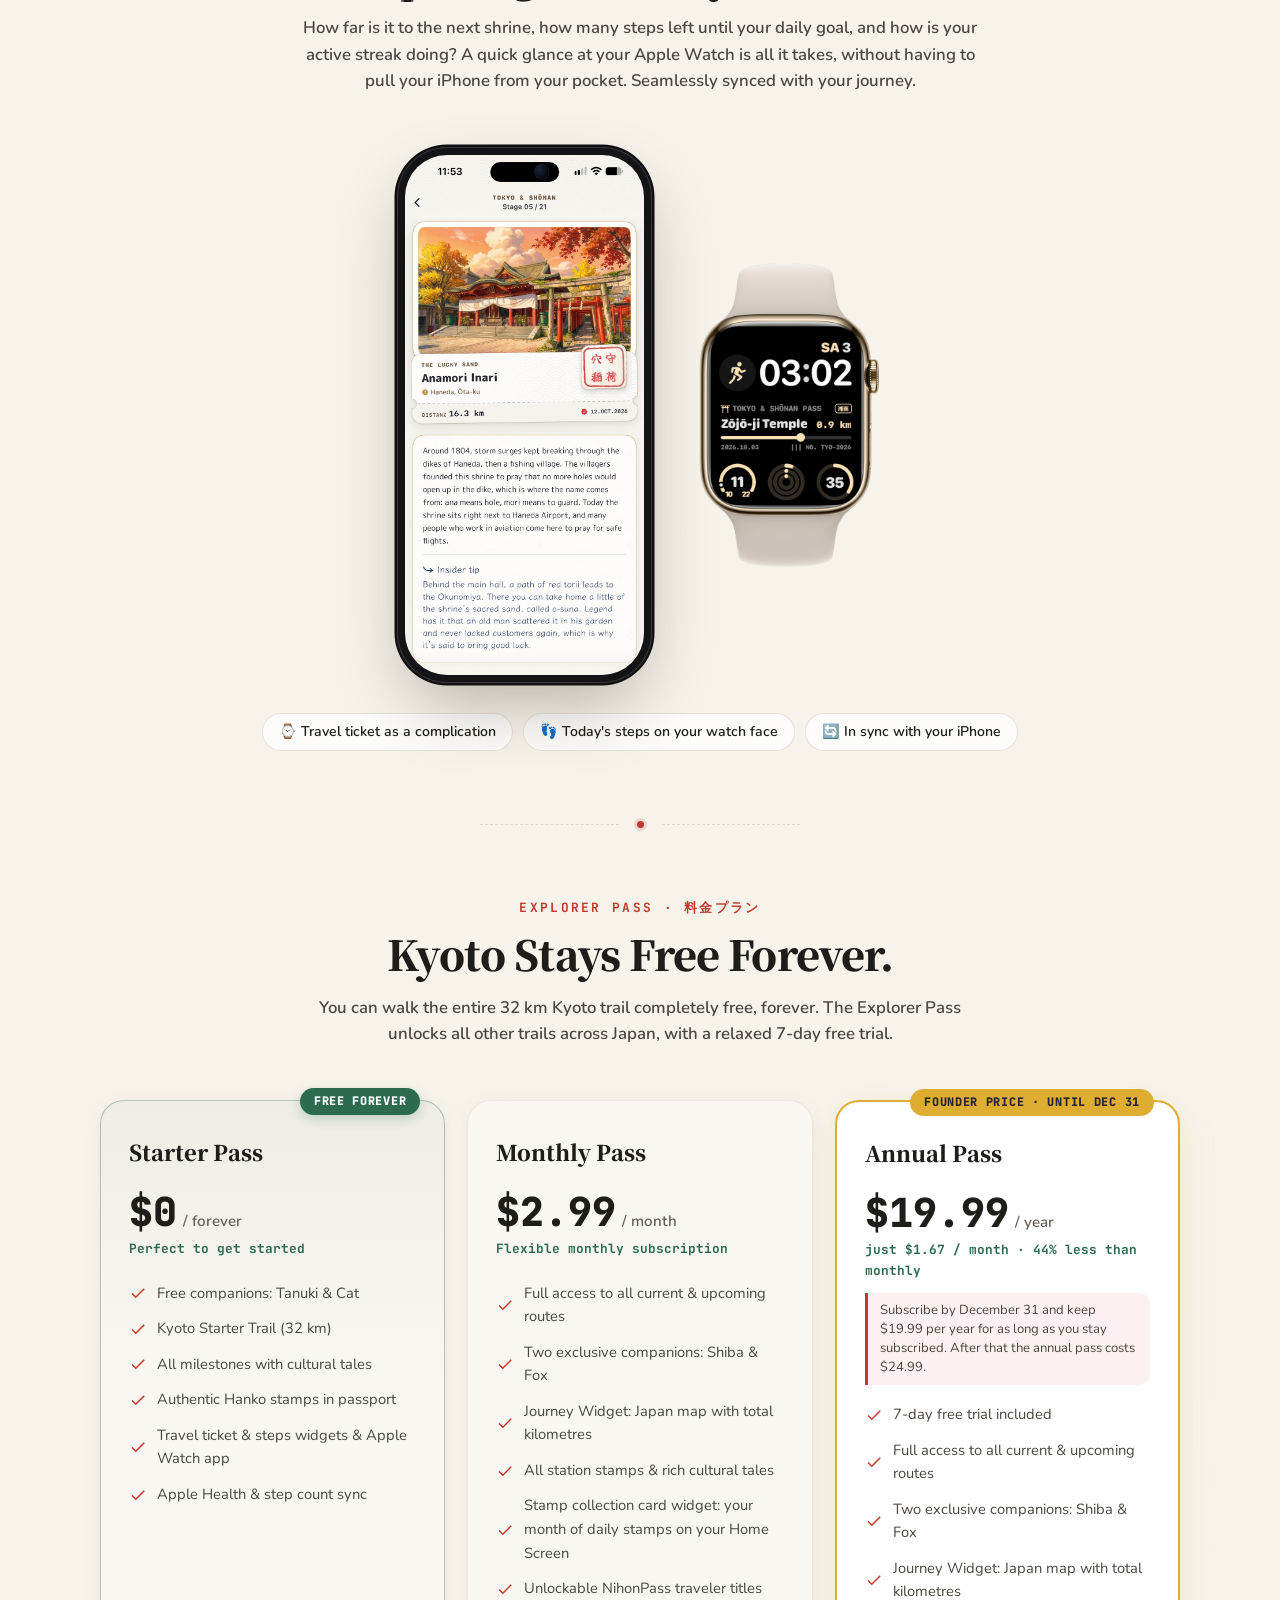
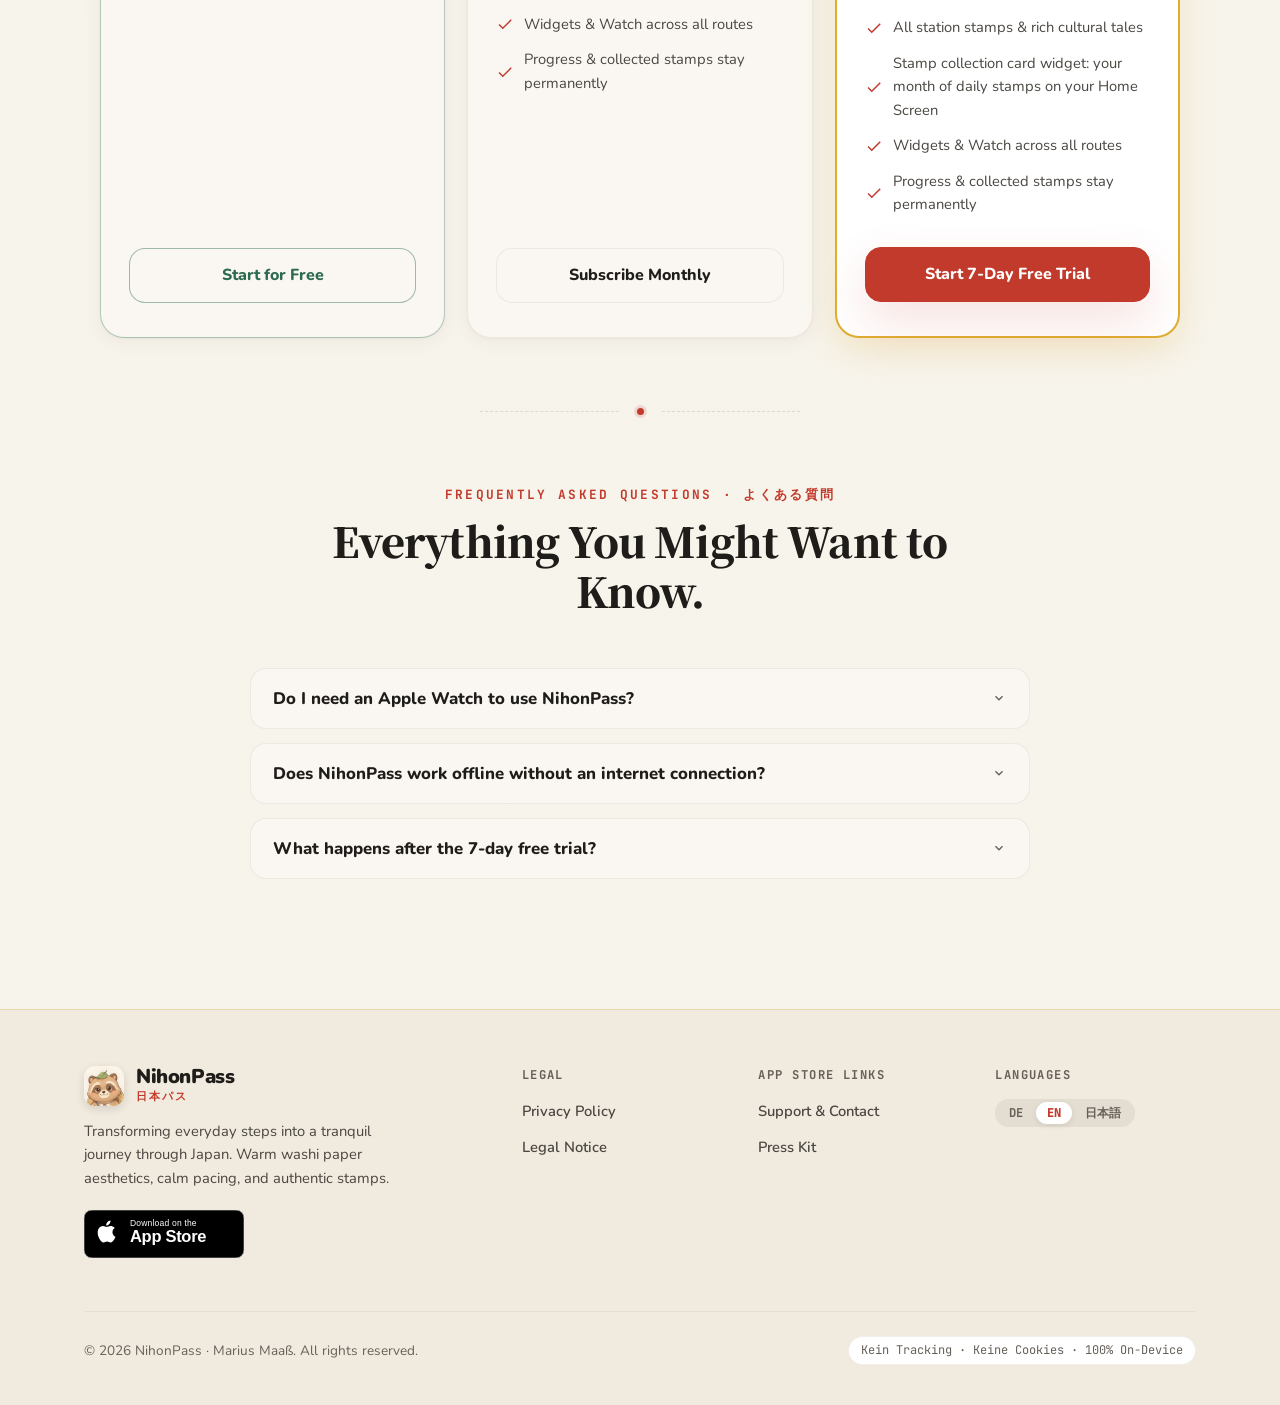
==== commit 73be7f89: "feat: make mobile routes section compact horizontal swipe carousel with indicators" ====
--- a/index.html
+++ b/index.html
@@ -25,7 +25,7 @@
   <meta property="og:image" content="assets/images/AppIcon.png">
   <meta property="og:type" content="website">
 
-  <link rel="stylesheet" href="css/style.css?v=20261014_v5">
+  <link rel="stylesheet" href="css/style.css?v=20261014_v6">
 </head>
 <body>
 
@@ -304,6 +304,14 @@
         </div>
 
       </div>
+
+      <!-- Nur auf Smartphones: dezente Swipe-Punkte zum Durchswipen -->
+      <div class="routes-mobile-dots" aria-hidden="true">
+        <span class="route-dot is-active" data-index="0" title="Kyoto Starter"></span>
+        <span class="route-dot" data-index="1" title="Tokio & Shōnan"></span>
+        <span class="route-dot" data-index="2" title="Okinawa Inselpfad"></span>
+        <span class="route-dot" data-index="3" title="Kyushu Mega-Trail"></span>
+      </div>
     </div>
   </section>
 
@@ -794,7 +802,7 @@
     </div>
   </footer>
 
-  <script src="js/translations.js?v=20261014_v5"></script>
-  <script src="js/main.js?v=20261014_v5"></script>
+  <script src="js/translations.js?v=20261014_v6"></script>
+  <script src="js/main.js?v=20261014_v6"></script>
 </body>
 </html>
--- a/css/style.css
+++ b/css/style.css
@@ -1436,6 +1436,10 @@
   gap: 28px;
 }
 
+.routes-mobile-dots {
+  display: none;
+}
+
 .route-ticket {
   background: var(--c-washi);
   border-radius: var(--radius-ticket);
@@ -3639,28 +3643,119 @@
     padding: 20px 16px;
   }
 
-  /* Routen-Tickets auf Smartphones */
+  /* Routen-Tickets auf Smartphones: kompakter horizontaler Swipe */
   .routes-grid {
-    grid-template-columns: 1fr;
-    gap: 16px;
+    display: flex;
+    overflow-x: auto;
+    scroll-snap-type: x mandatory;
+    -webkit-overflow-scrolling: touch;
+    scrollbar-width: none;
+    gap: 14px;
+    padding: 6px 16px 14px;
+    margin: 0 -16px;
+  }
+
+  .routes-grid::-webkit-scrollbar {
+    display: none;
+  }
+
+  .route-ticket {
+    flex: 0 0 76vw;
+    max-width: 290px;
+    min-width: 250px;
+    scroll-snap-align: center;
+    border-radius: 16px;
   }
 
   .ticket-header-img {
-    aspect-ratio: 16 / 10;
-    height: auto;
-    min-height: 170px;
+    height: 125px;
+    min-height: 125px;
+    aspect-ratio: unset;
+  }
+
+  .ticket-access-badge {
+    top: 9px;
+    left: 9px;
+    padding: 3px 9px;
+    font-size: 0.65rem;
+  }
+
+  .ticket-region-tag {
+    bottom: 7px;
+    left: 9px;
+    font-size: 0.68rem;
+  }
+
+  .ticket-perforation {
+    height: 16px;
+  }
+
+  .ticket-perforation::before,
+  .ticket-perforation::after {
+    width: 14px;
+    height: 14px;
+  }
+
+  .ticket-perforation::before {
+    left: -7px;
+  }
+
+  .ticket-perforation::after {
+    right: -7px;
   }
 
   .ticket-body {
-    padding: 10px 18px 18px;
+    padding: 8px 14px 12px;
+  }
+
+  .ticket-meta-strip {
+    margin-bottom: 4px;
+    font-size: 0.72rem;
   }
 
   .ticket-title {
-    font-size: 1.15rem;
+    font-size: 1.05rem;
+    margin-bottom: 2px;
   }
 
   .ticket-subtitle {
-    font-size: 0.88rem;
+    font-size: 0.8rem;
+    margin-bottom: 8px;
+    line-height: 1.35;
+  }
+
+  .ticket-footer {
+    padding-top: 6px;
+  }
+
+  .ticket-code {
+    font-size: 0.68rem;
+  }
+
+  .ticket-barcode {
+    height: 16px;
+  }
+
+  .routes-mobile-dots {
+    display: flex;
+    align-items: center;
+    justify-content: center;
+    gap: 6px;
+    margin-top: 6px;
+  }
+
+  .route-dot {
+    width: 6px;
+    height: 6px;
+    border-radius: 999px;
+    background: rgba(128, 120, 110, 0.3);
+    transition: all 0.25s ease;
+    cursor: pointer;
+  }
+
+  .route-dot.is-active {
+    width: 18px;
+    background: var(--c-hanko-red);
   }
 
   /* Kalender & Serie auf Smartphones */
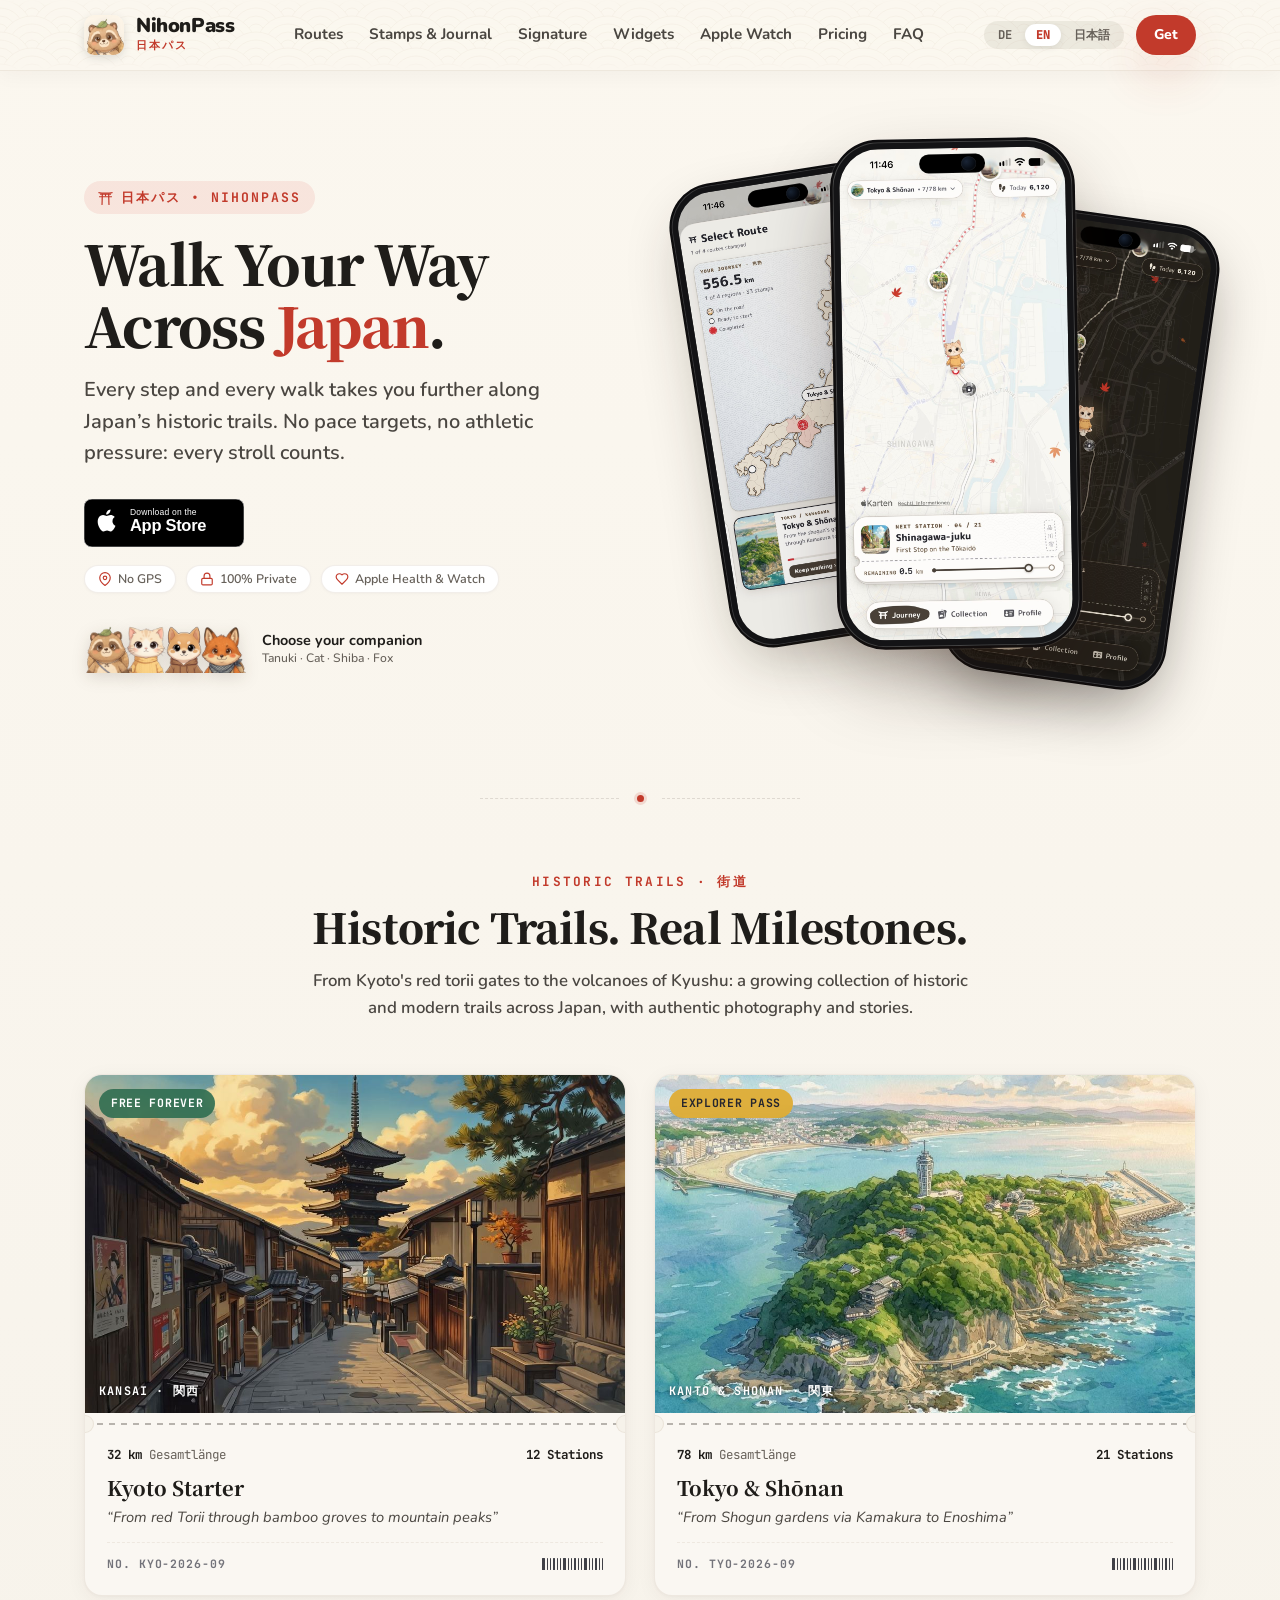
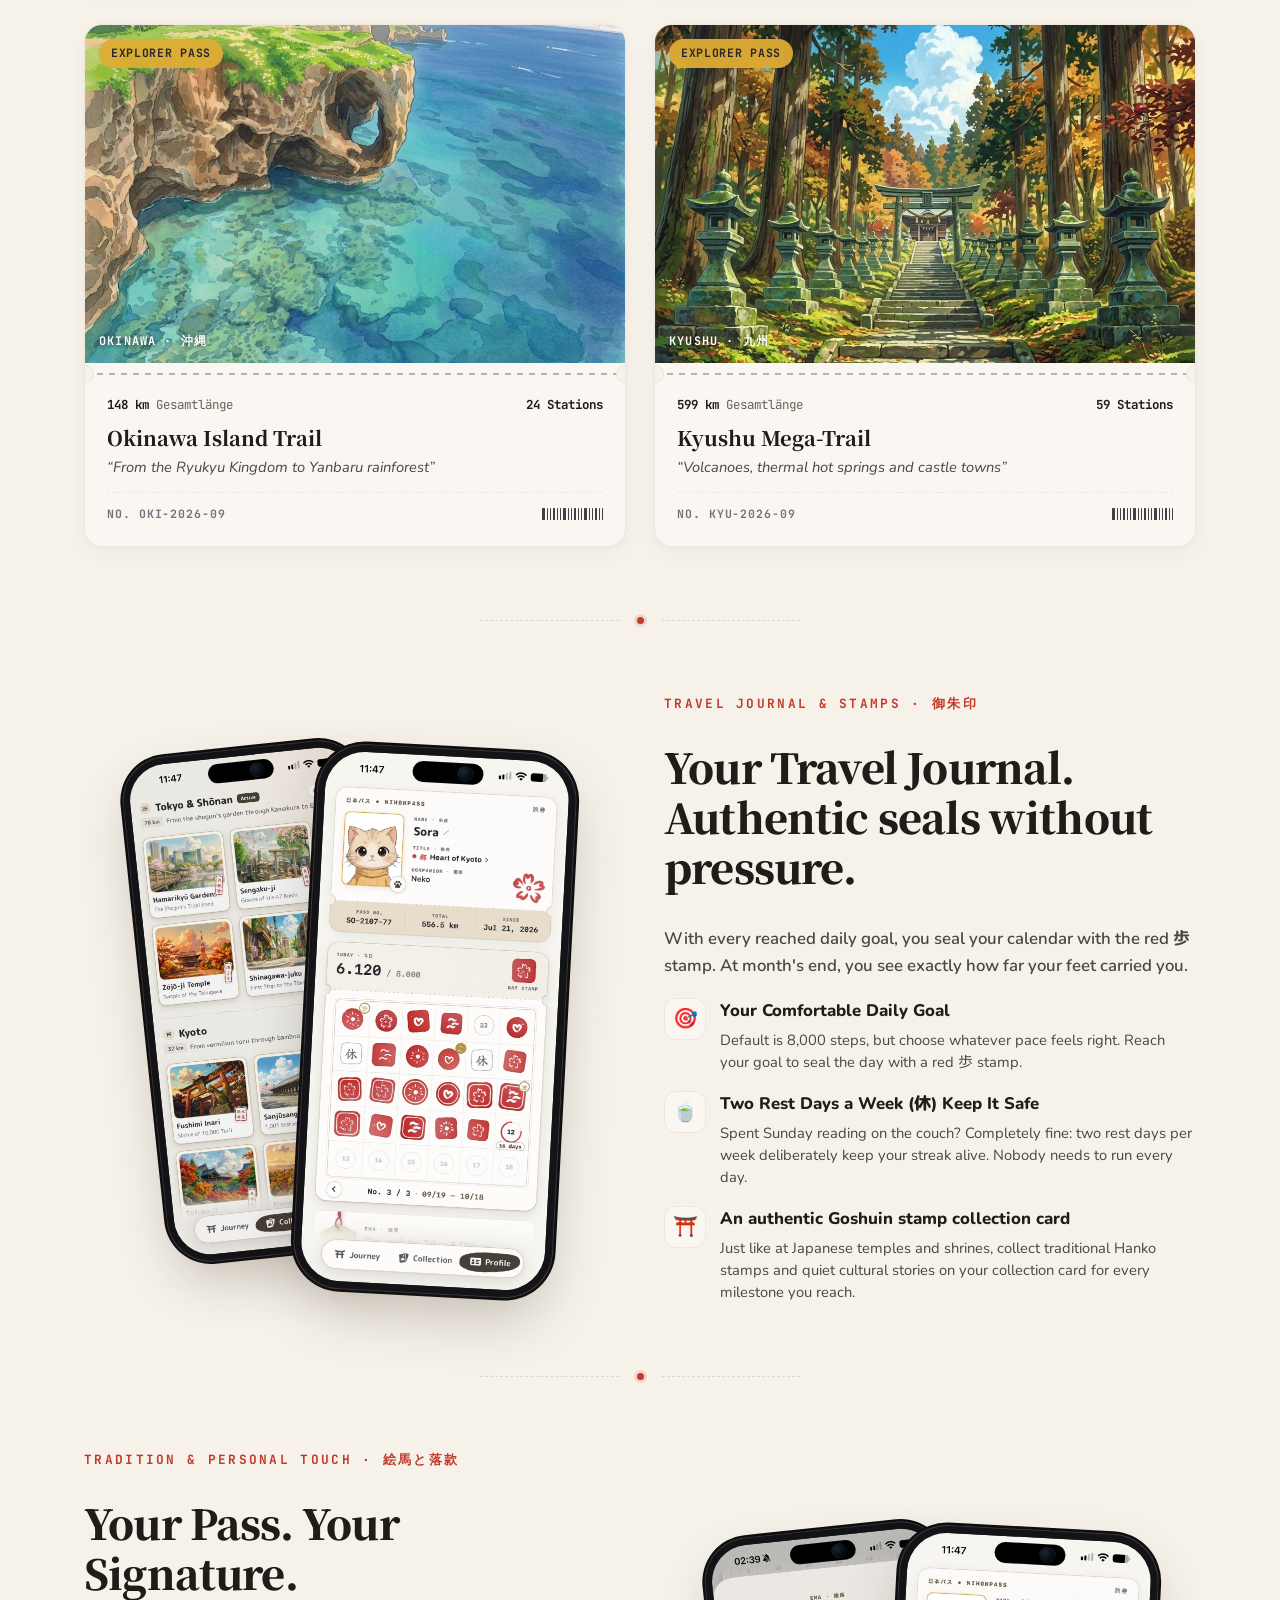
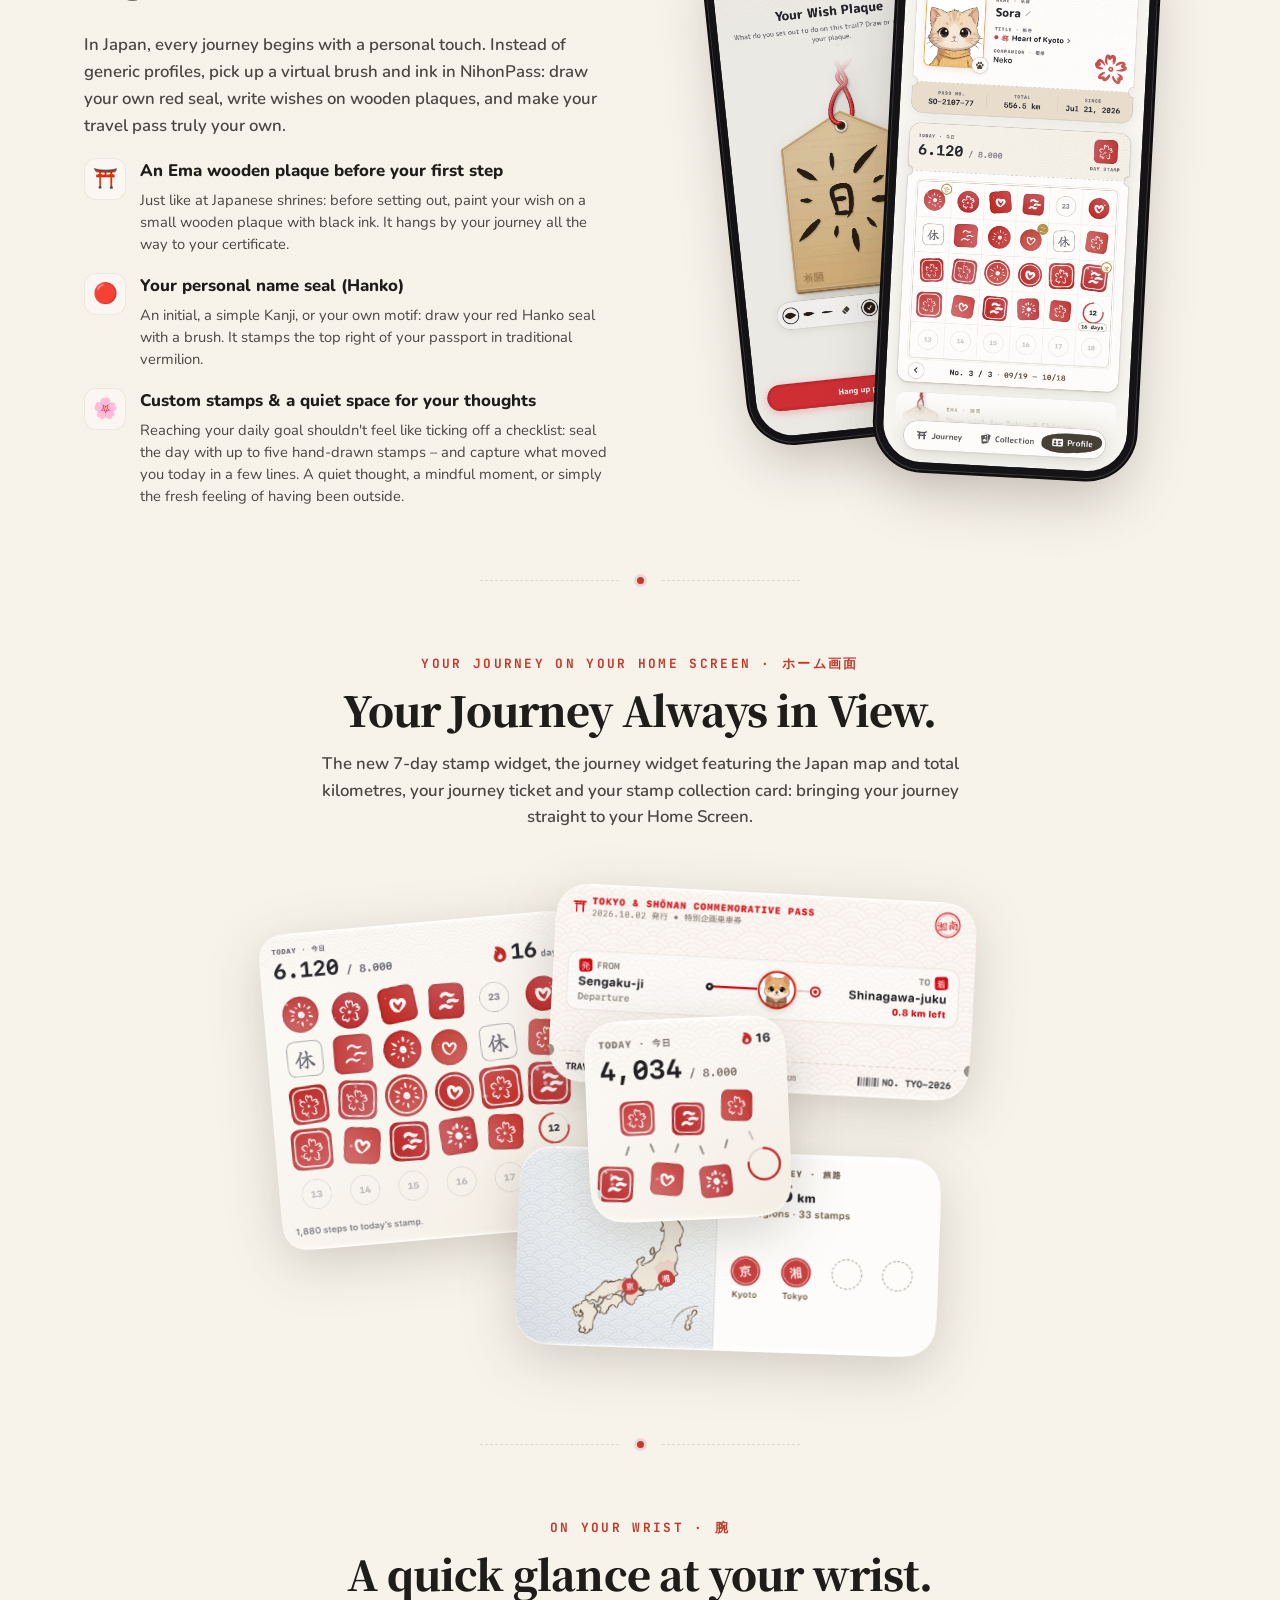
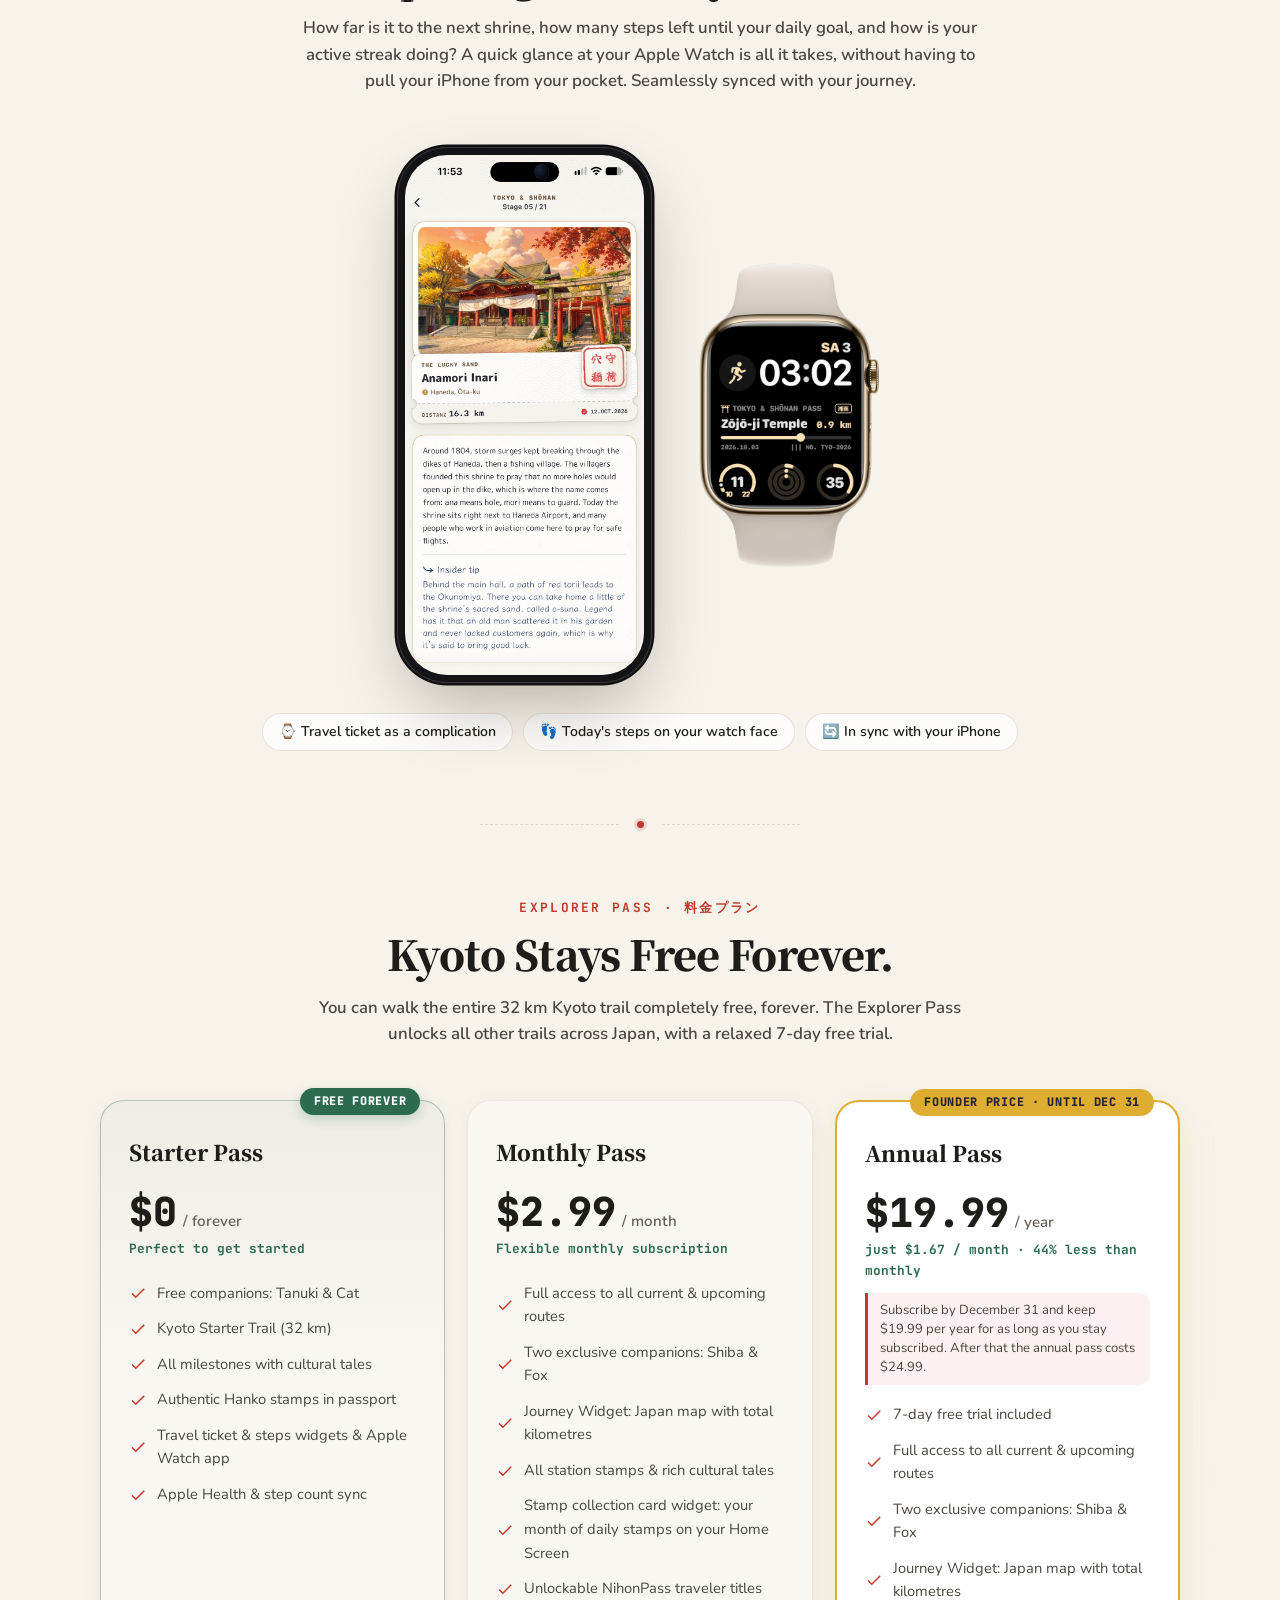
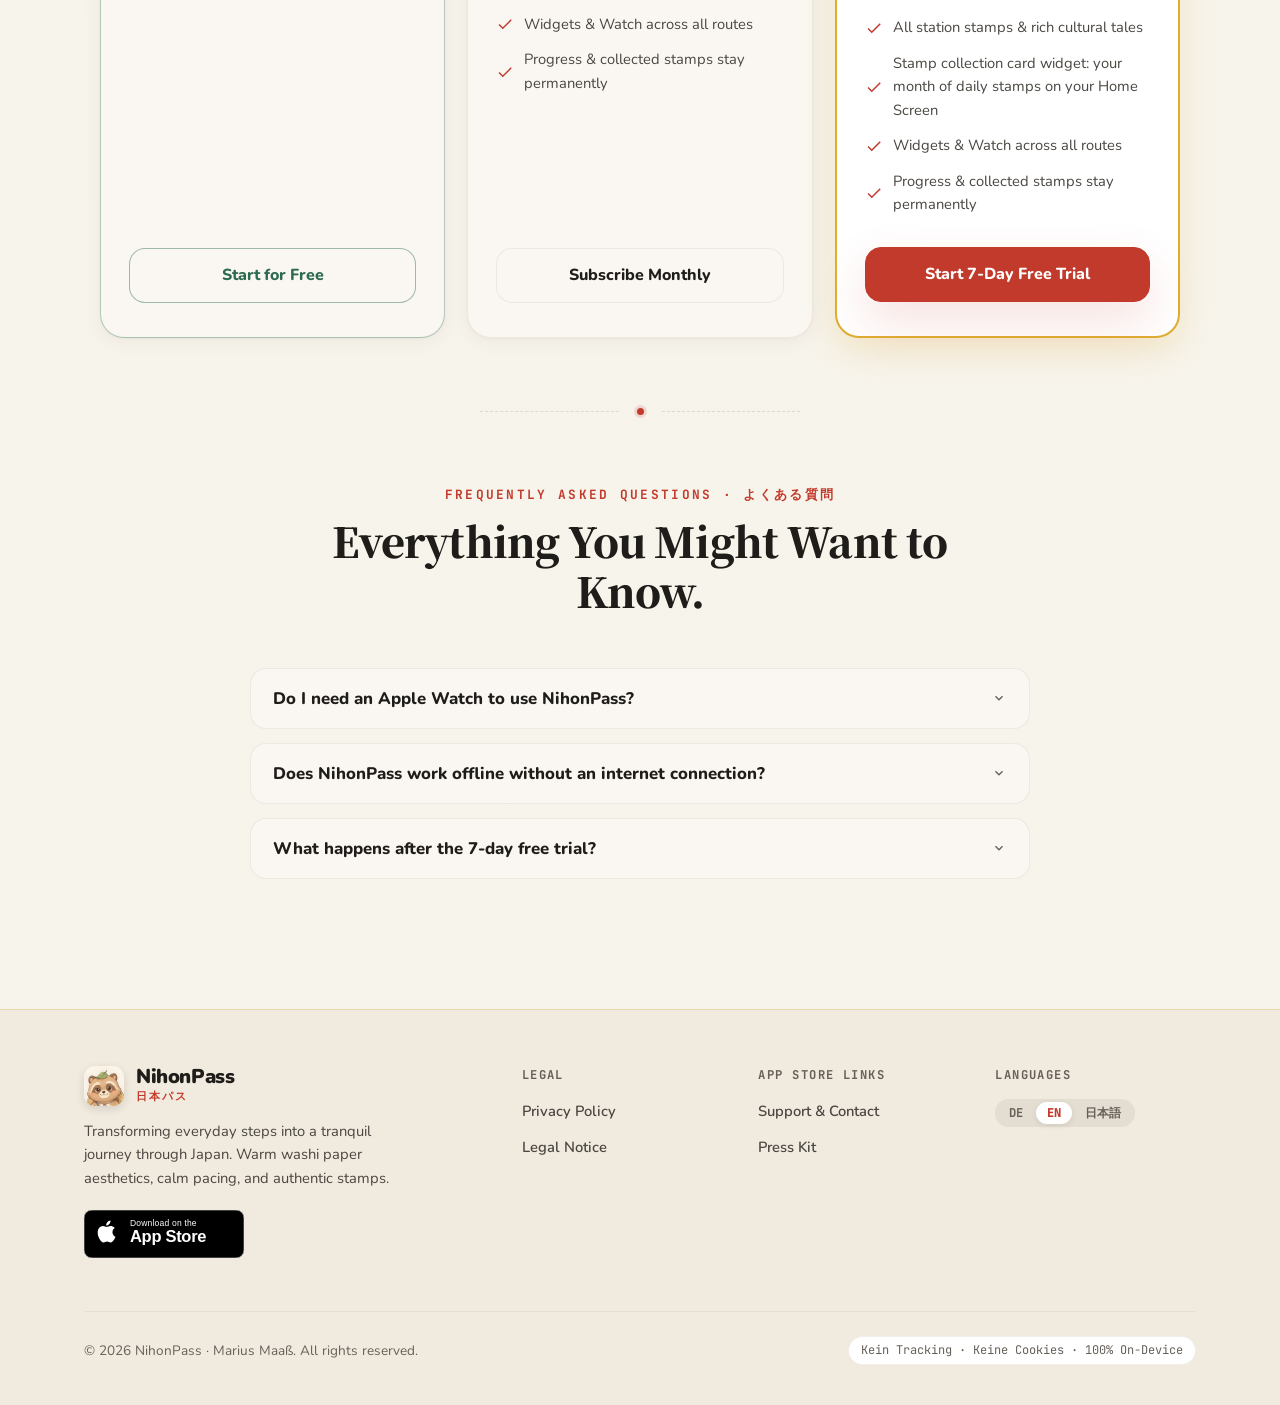
==== commit c8386c4f: "feat: frosted glass header for Safari and fine-tuned tablet nav breakpoints" ====
--- a/index.html
+++ b/index.html
@@ -25,7 +25,7 @@
   <meta property="og:image" content="assets/images/AppIcon.png">
   <meta property="og:type" content="website">
 
-  <link rel="stylesheet" href="css/style.css?v=20261014_v6">
+  <link rel="stylesheet" href="css/style.css?v=20261015_v1">
 </head>
 <body>
 
--- a/css/style.css
+++ b/css/style.css
@@ -148,7 +148,9 @@
   position: sticky;
   top: 0;
   z-index: 1000;
-  background: #FBF7EF;
+  background: rgba(251, 247, 239, 0.88);
+  backdrop-filter: blur(20px) saturate(160%);
+  -webkit-backdrop-filter: blur(20px) saturate(160%);
   border-bottom: 1px solid var(--border-subtle);
   box-shadow: 0 4px 20px rgba(45, 30, 15, 0.04);
   padding-top: env(safe-area-inset-top, 0px);
@@ -250,6 +252,7 @@
   transition: var(--transition);
   position: relative;
   padding: 6px 0;
+  white-space: nowrap;
 }
 
 .nav-link:hover {
@@ -2925,9 +2928,57 @@
 }
 
 /* ==========================================================================
-   RESPONSIVE DESIGN: iPad & Tablets (768px bis 1024px)
+   TABLET & iPAD NAVIGATION (801px bis 1160px)
+   Feinabstimmung für 11-Zoll iPads im Hochformat & Tablets
    ========================================================================== */
-@media (min-width: 768px) and (max-width: 1024px) {
+@media (min-width: 801px) and (max-width: 1160px) {
+  .nav-wrap {
+    height: 64px;
+  }
+
+  .nav-menu {
+    gap: clamp(8px, 1.3vw, 16px);
+  }
+
+  .nav-link {
+    font-size: clamp(0.78rem, 1vw, 0.88rem);
+    white-space: nowrap;
+    padding: 6px 2px;
+  }
+
+  /* Auf Tablets kompakteres Logo ohne Sub-Kanji */
+  .brand-logo {
+    gap: 8px;
+  }
+  .brand-icon {
+    width: 34px;
+    height: 34px;
+    border-radius: 9px;
+  }
+  .brand-name {
+    font-size: 1.15rem;
+  }
+  .brand-kanji {
+    display: none;
+  }
+
+  /* Auf Tablets den redundanten 'Laden'-Knopf ausblenden, um Platz für die 7 Menüpunkte zu schaffen */
+  .nav-actions {
+    gap: 8px;
+  }
+  .nav-actions .btn-cta-small {
+    display: none !important;
+  }
+  .nav-actions .lang-btn {
+    padding: 4px 8px;
+    font-size: 0.72rem;
+  }
+}
+
+/* ==========================================================================
+   RESPONSIVE DESIGN: iPad & Tablets (801px bis 1024px)
+   ========================================================================== */
+@media (min-width: 801px) and (max-width: 1024px) {
   .container {
     padding: 0 24px;
   }
@@ -3273,10 +3324,10 @@
   }
 
 /* ==========================================================================
-   RESPONSIVE DESIGN: iPhone & Mobile (< 900px)
-   Speziell optimiert für elegante Darstellung auf Smartphones & Tablets
+   RESPONSIVE DESIGN: iPhone & Mobile (< 800px)
+   Speziell optimiert für elegante Darstellung auf Smartphones
    ========================================================================== */
-@media (max-width: 900px) {
+@media (max-width: 800px) {
   .container {
     padding: 0 16px;
   }
@@ -4362,7 +4413,7 @@
   overflow: hidden;
 }
 
-@media (min-width: 901px) {
+@media (min-width: 801px) {
   .custom-streak-grid {
     grid-template-columns: 1fr 1fr;
     align-items: center;
@@ -4370,7 +4421,7 @@
   }
 }
 
-@media (max-width: 900px) {
+@media (max-width: 800px) {
   .custom-streak-grid {
     grid-template-columns: 1fr;
     gap: 32px;
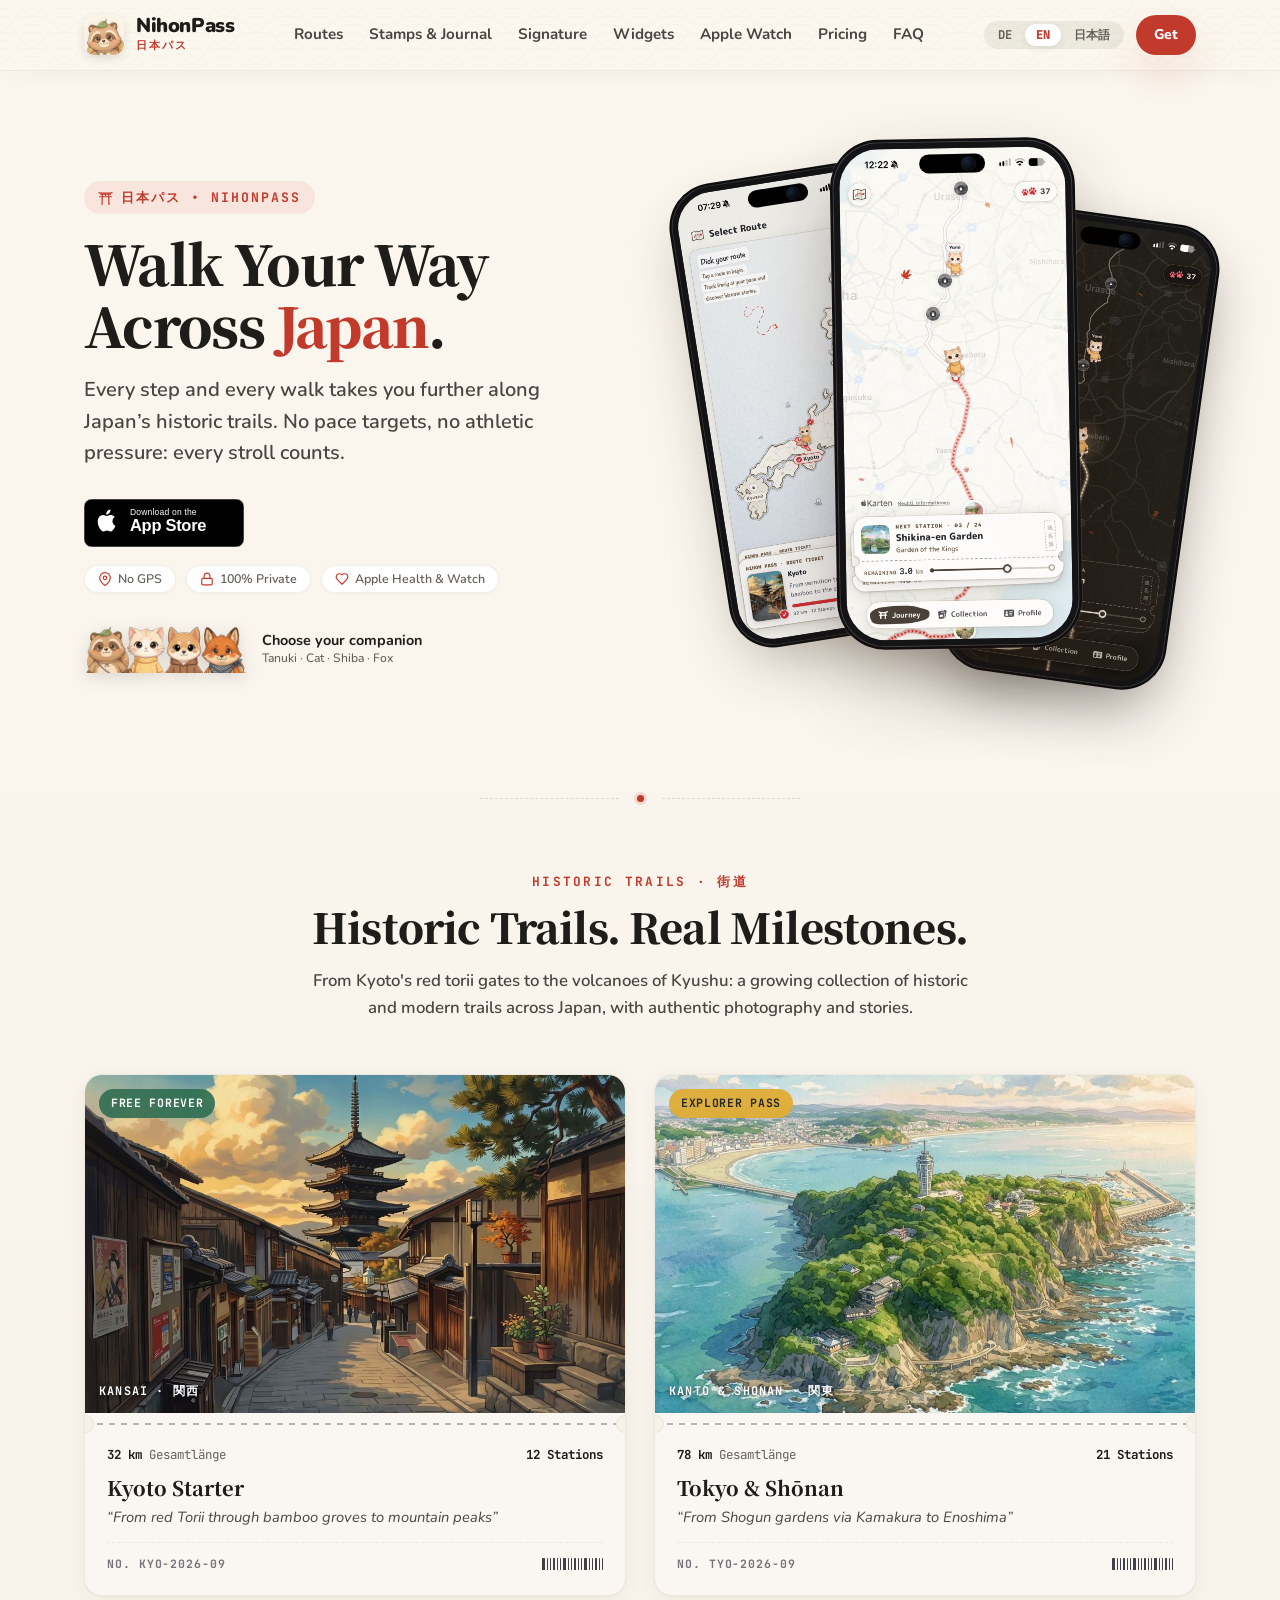
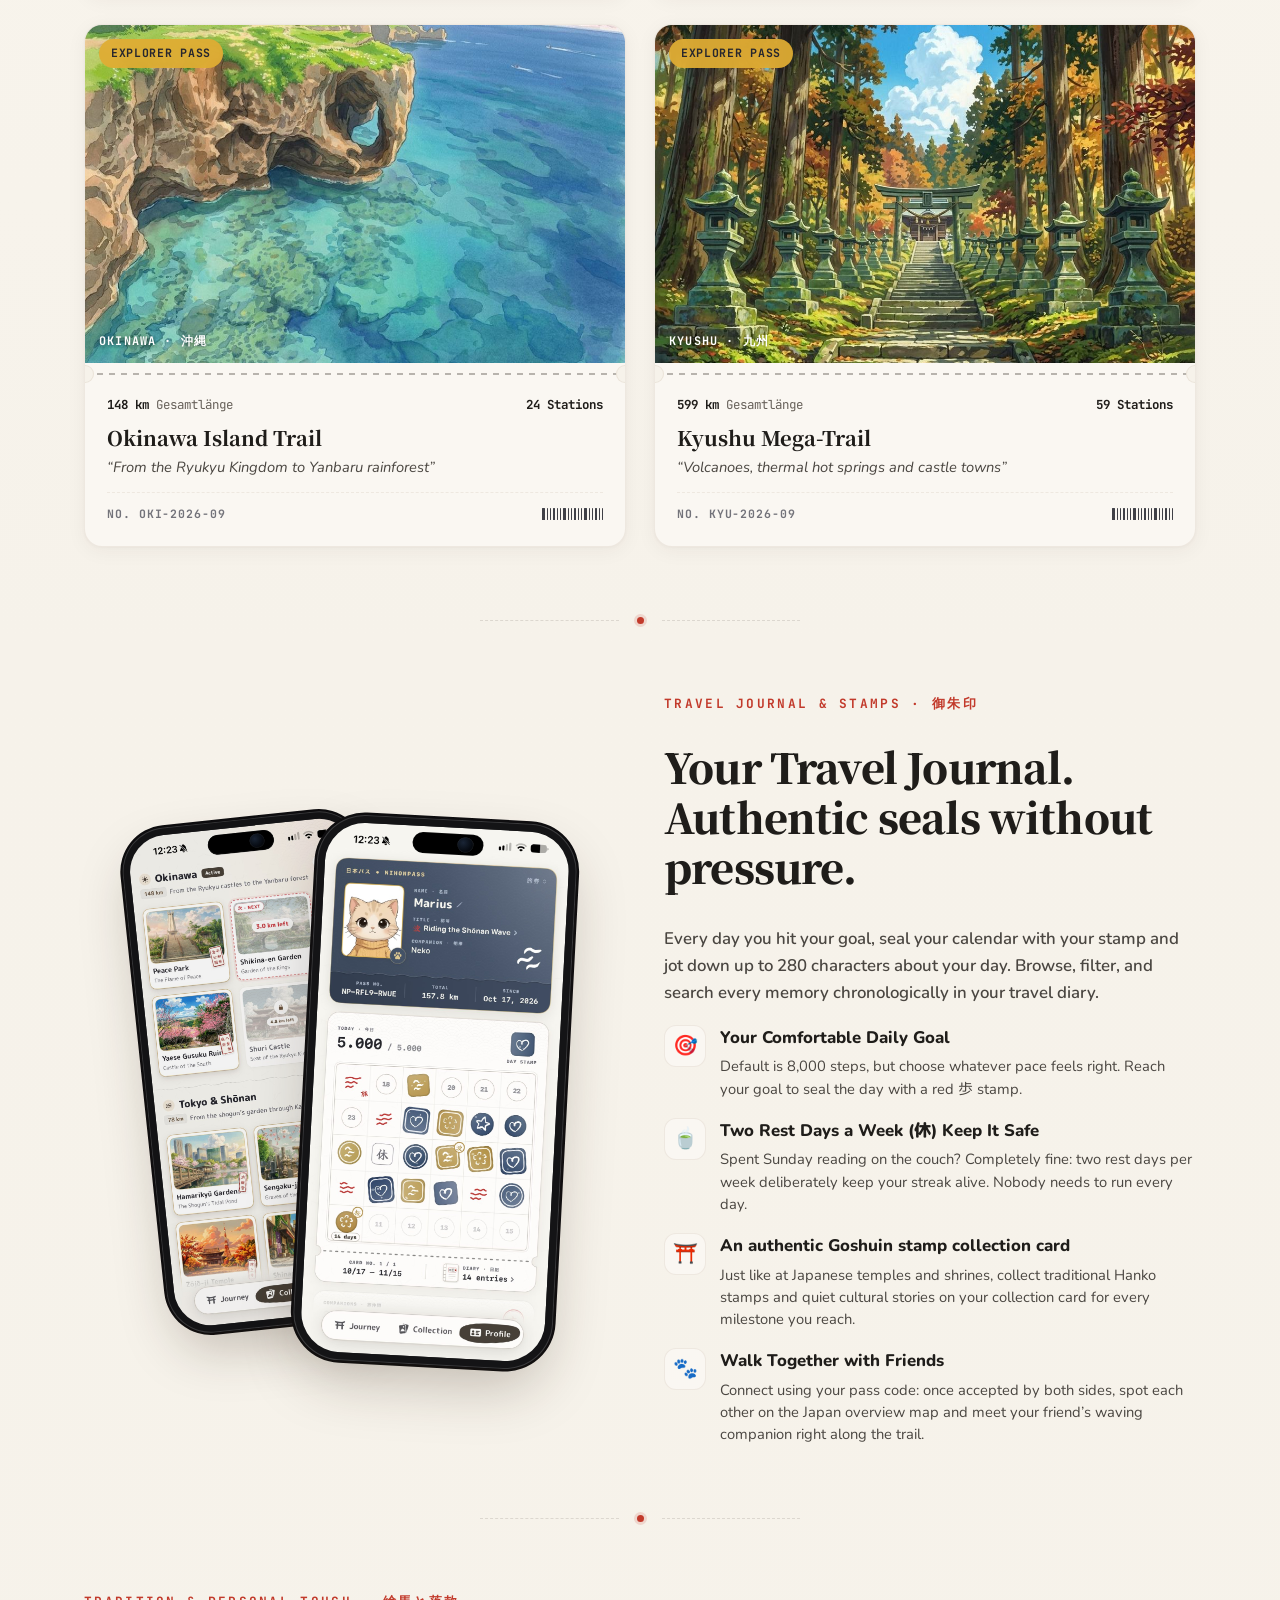
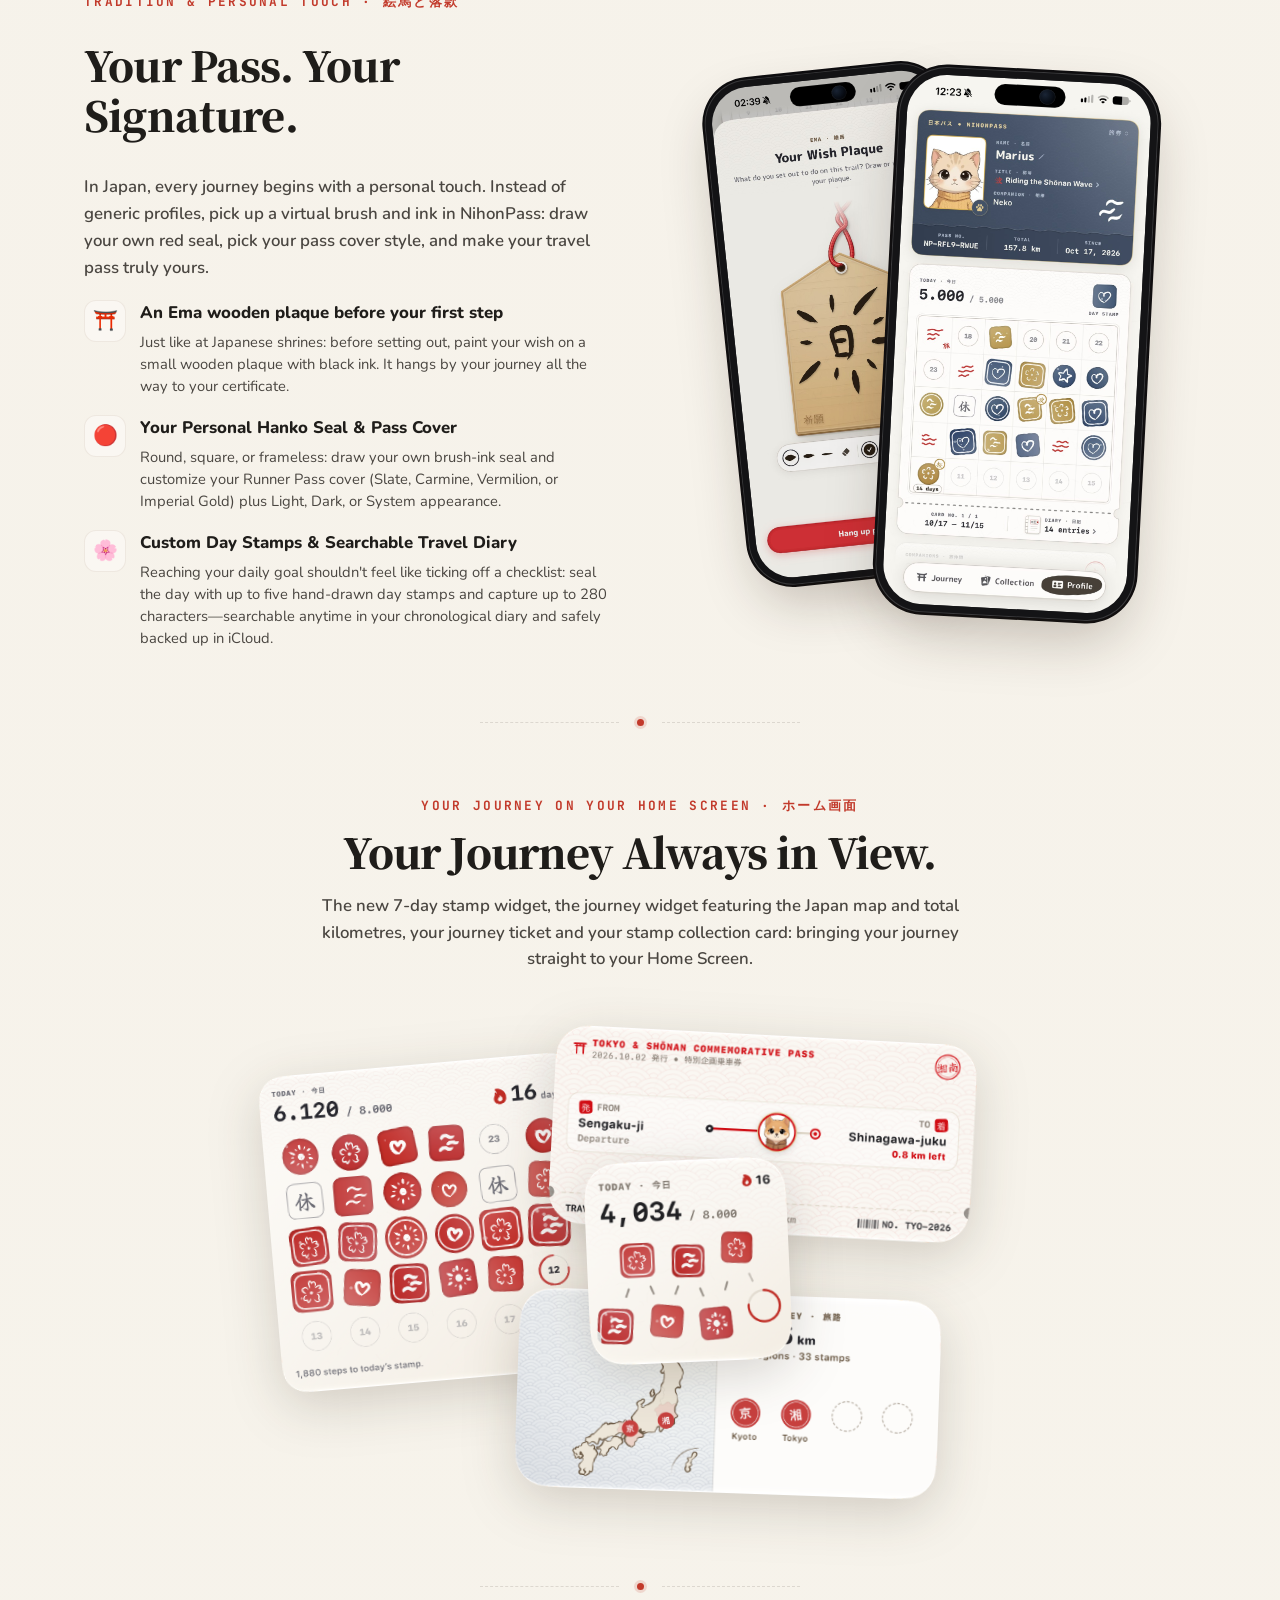
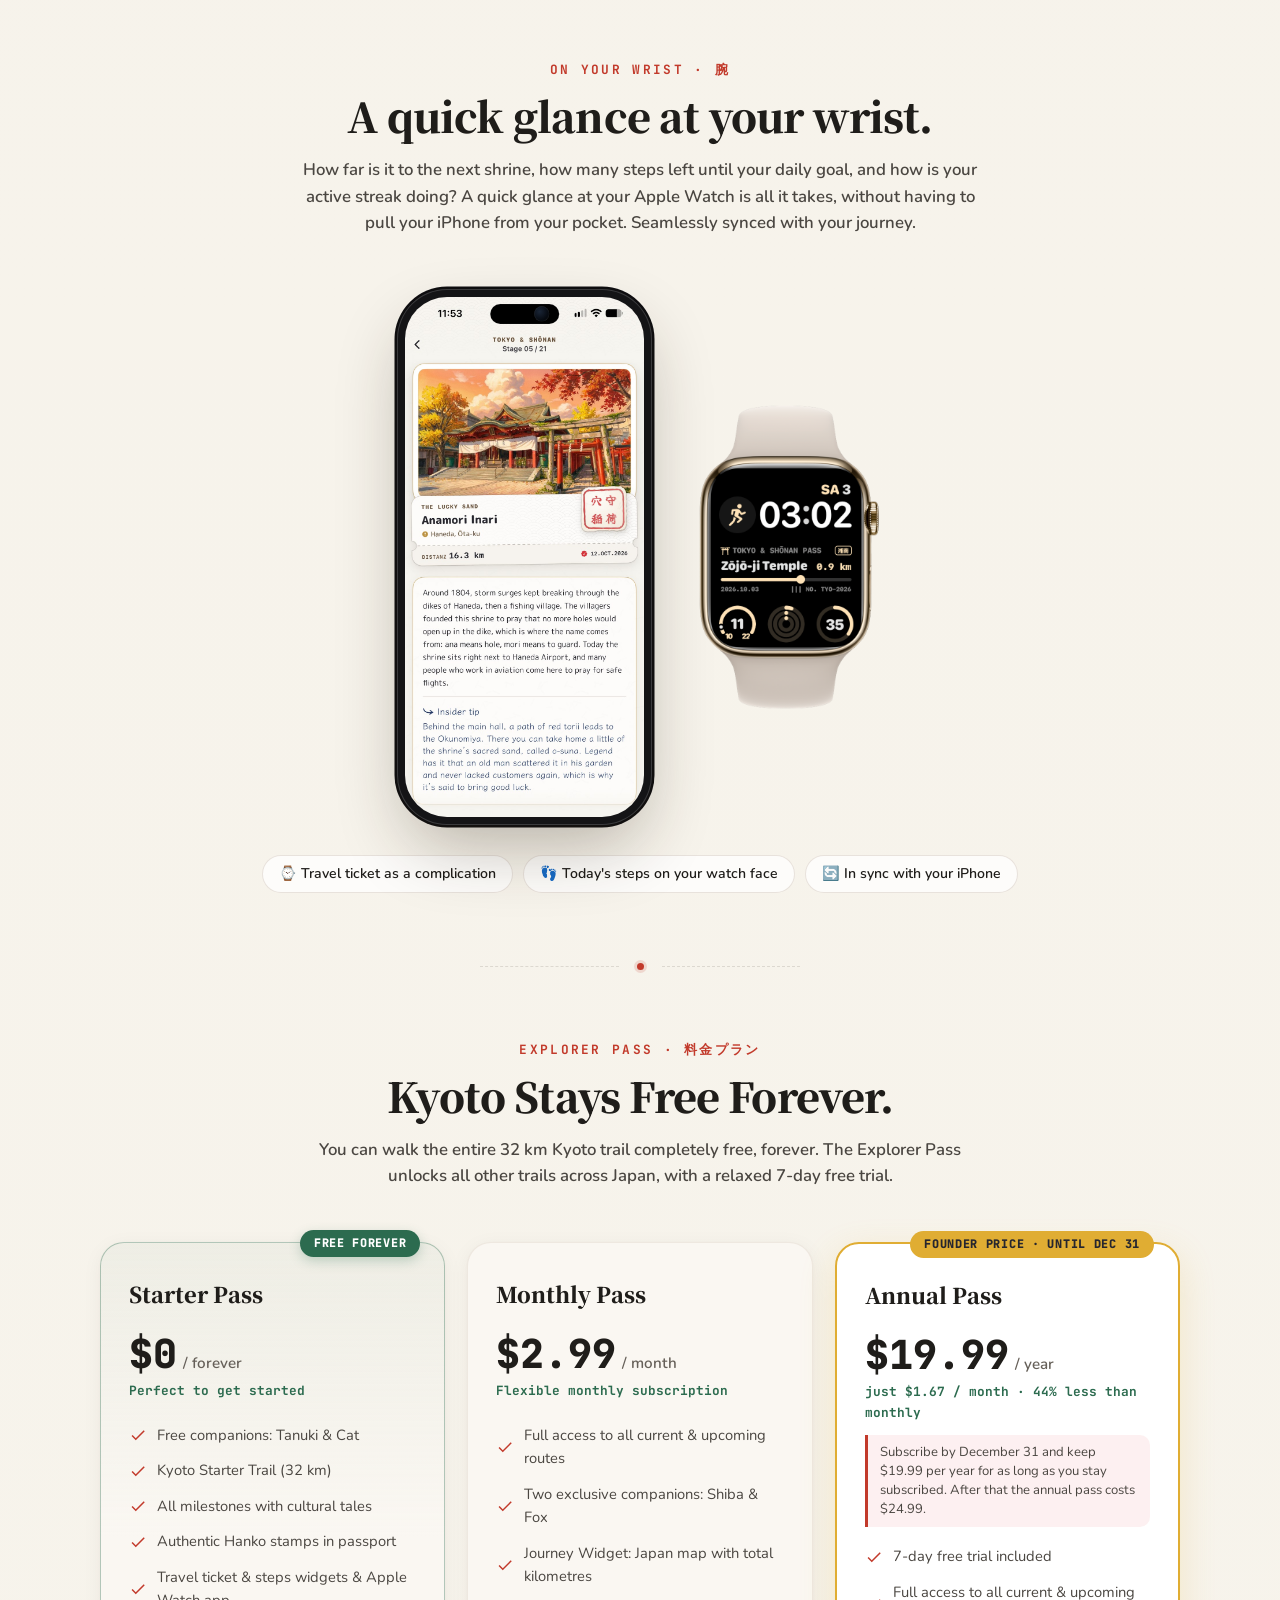
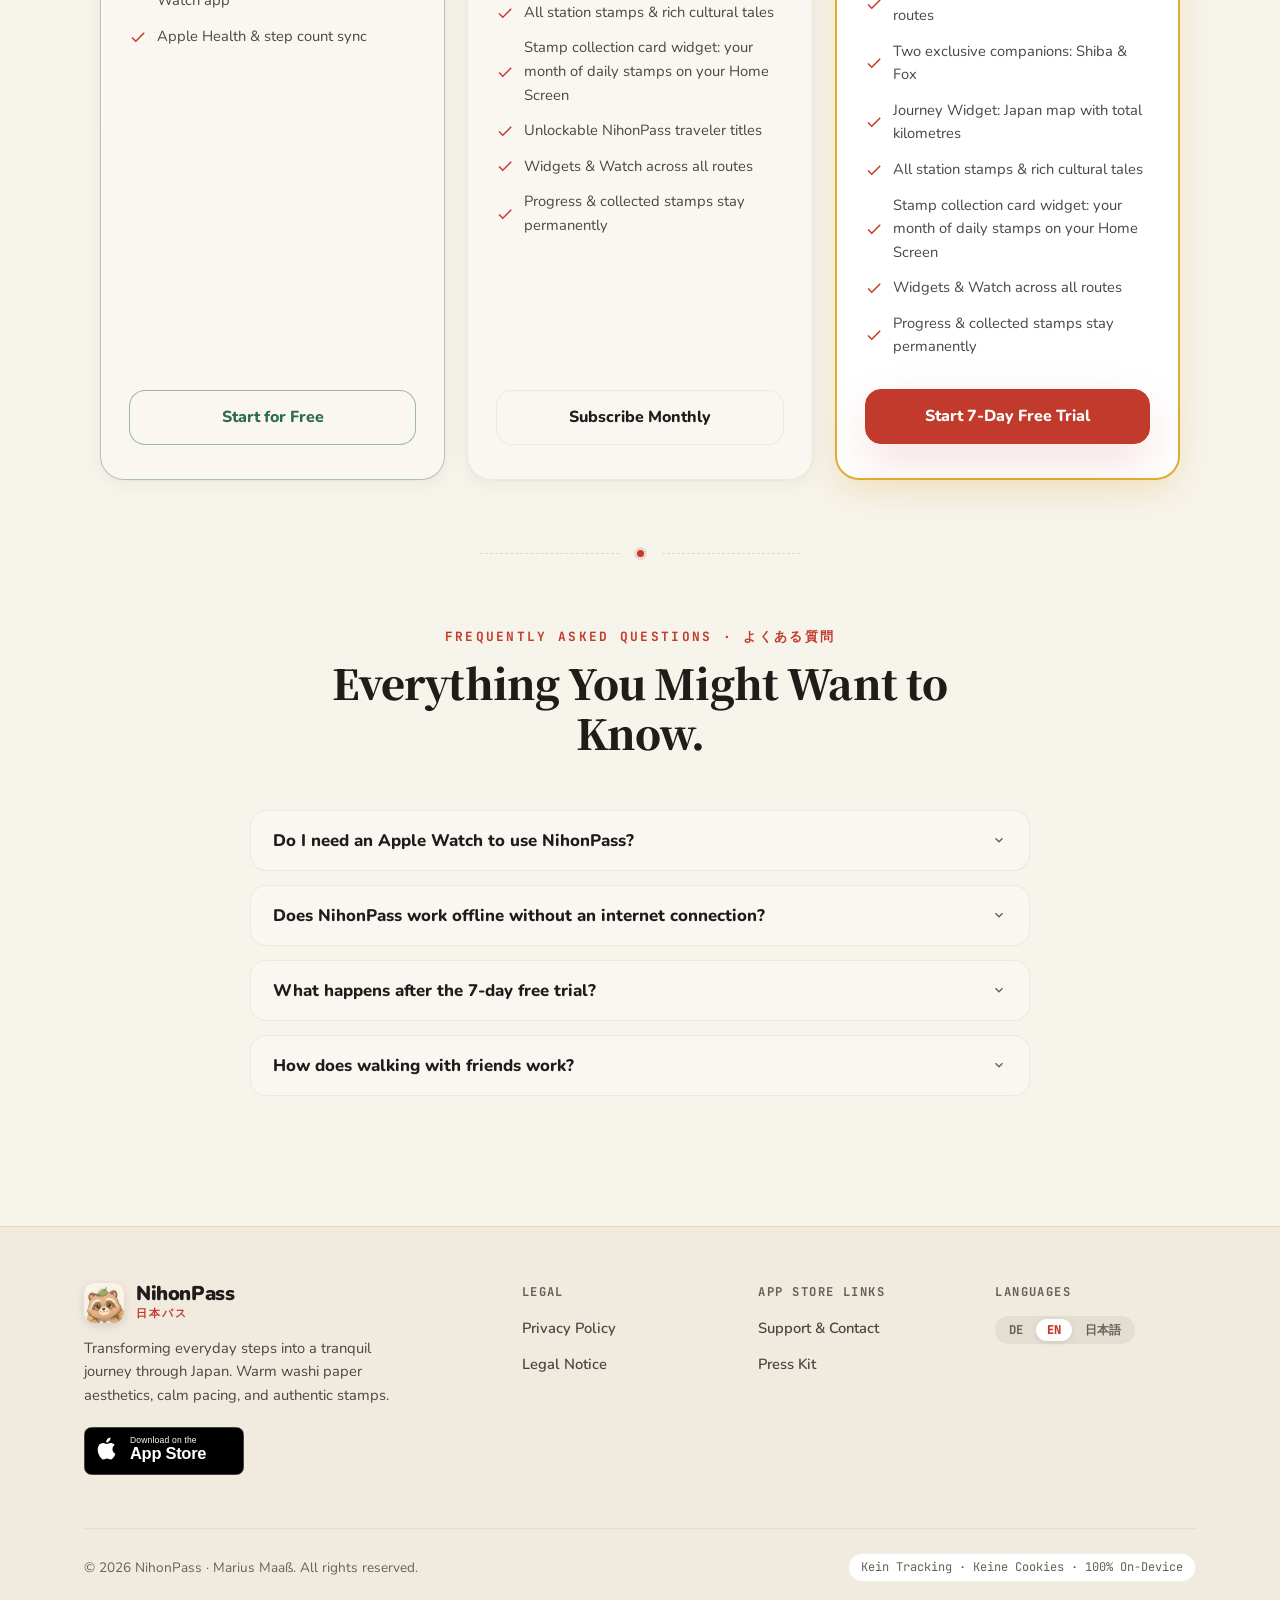
==== commit ca95410c: "feat: update website for v1.1 (new screenshots, friends, diary, pass cover, privacy)" ====
--- a/index.html
+++ b/index.html
@@ -10,7 +10,7 @@
   <meta name="description" content="NihonPass verwandelt deine alltäglichen Schritte in eine virtuelle Reise auf echten historischen Wegen durch Japan. Sanft, ruhig und ohne Leistungsdruck.">
   
   <!-- Smart App Banner für iOS Safari -->
-  <meta name="apple-itunes-app" content="app-id=XXXXXXXXXX">
+  <meta name="apple-itunes-app" content="app-id=6814392427">
   
   <!-- Favicon & App Icons -->
   <link rel="icon" type="image/x-icon" href="favicon.ico">
@@ -89,7 +89,7 @@
         </p>
 
         <div class="hero-badges">
-          <a href="#preise" class="app-store-btn" aria-label="Im Apple App Store herunterladen">
+          <a href="https://apps.apple.com/app/id6814392427" class="app-store-btn" target="_blank" rel="noopener" aria-label="Im Apple App Store herunterladen">
             <img src="assets/icons/app-store-badge-de.svg" alt="Laden im App Store" class="app-store-badge-img">
           </a>
           <div class="hero-trust-pills">
@@ -140,7 +140,7 @@
           <div class="hero-phone hero-phone-back" title="Routenauswahl Japan-Karte">
             <div class="iphone-screen">
               <div class="iphone-island"></div>
-              <img src="assets/images/screenshots/de/routenauswahl.jpg" 
+              <img src="assets/images/screenshots/de/routenauswahl.jpg?v=20261112_v1" 
                    data-i18n-src="routenauswahl" 
                    alt="NihonPass Routenauswahl mit Japan-Karte" 
                    class="iphone-screen-shot">
@@ -151,7 +151,7 @@
           <div class="hero-phone hero-phone-dark" title="Dunkelmodus Japan-Karte">
             <div class="iphone-screen">
               <div class="iphone-island"></div>
-              <img src="assets/images/screenshots/de/dark_mode.jpg" 
+              <img src="assets/images/screenshots/de/dark_mode.jpg?v=20261112_v1" 
                    data-i18n-src="dark_mode" 
                    alt="NihonPass App-Vorschau: Sumi-Dunkelmodus" 
                    class="iphone-screen-shot">
@@ -162,7 +162,7 @@
           <div class="hero-phone hero-phone-front" title="Aktive Reiseansicht">
             <div class="iphone-screen">
               <div class="iphone-island"></div>
-              <img src="assets/images/screenshots/de/karte_reise.jpg" 
+              <img src="assets/images/screenshots/de/karte_reise.jpg?v=20261112_v1" 
                    data-i18n-src="karte_reise" 
                    alt="NihonPass App-Vorschau: Reise auf der Japan-Karte mit Tanuki" 
                    class="iphone-screen-shot">
@@ -330,7 +330,7 @@
         <div class="fanned-phone fanned-phone-back" title="Goshuin-Stempelalbum">
           <div class="streak-phone-screen">
             <div class="iphone-island"></div>
-            <img src="assets/images/screenshots/de/sammlung.jpg" 
+            <img src="assets/images/screenshots/de/sammlung.jpg?v=20261112_v1" 
                  data-i18n-src="sammlung" 
                  alt="NihonPass Goshuin-Stempelalbum mit gesammelten Schreinen" 
                  class="streak-screen-img" loading="lazy">
@@ -341,7 +341,7 @@
         <div class="fanned-phone fanned-phone-front" title="Profil & Kalender">
           <div class="streak-phone-screen">
             <div class="iphone-island"></div>
-            <img src="assets/images/screenshots/de/profil_kalender.jpg?v=20261013_v3" 
+            <img src="assets/images/screenshots/de/profil_kalender.jpg?v=20261112_v1" 
                  data-i18n-src="profil_kalender" 
                  alt="NihonPass Profil, Reisepass & Hanko-Kalender" 
                  class="streak-screen-img">
@@ -378,6 +378,14 @@
           <div>
             <h4 class="bullet-title" data-i18n="stamp_b3_title">Eine echte Goshuin-Sammelkarte</h4>
             <p class="bullet-text" data-i18n="stamp_b3_desc">Wie in traditionellen japanischen Tempeln sammelst du rote Hanko-Siegel und kleine Geschichten auf deiner Sammelkarte zu jedem erreichten Meilenstein.</p>
+          </div>
+        </div>
+
+        <div class="feature-bullet">
+          <div class="bullet-icon">🐾</div>
+          <div>
+            <h4 class="bullet-title" data-i18n="stamp_b4_title">Gemeinsam mit Freunden unterwegs</h4>
+            <p class="bullet-text" data-i18n="stamp_b4_desc">Verbindet euch über euren Pass-Code: Nach gegenseitiger Annahme seht ihr einander auf der Japankarte und trefft den winkenden Begleiter eurer Freunde direkt entlang der Strecke.</p>
           </div>
         </div>
       </div>
@@ -444,7 +452,7 @@
         <div class="fanned-phone fanned-phone-front" title="Profil & eigenes Siegel">
           <div class="streak-phone-screen">
             <div class="iphone-island"></div>
-            <img src="assets/images/screenshots/de/profil_kalender.jpg?v=20261013_v3" 
+            <img src="assets/images/screenshots/de/profil_kalender.jpg?v=20261112_v1" 
                  data-i18n-src="profil_kalender" 
                  alt="NihonPass Reisepass mit eigenem Hanko-Siegel und Tagesstempeln" 
                  class="streak-screen-img" loading="lazy">
@@ -747,6 +755,17 @@
           </div>
         </div>
 
+        <!-- FAQ 4: Freunde & Privatsphäre -->
+        <div class="faq-item">
+          <button class="faq-question">
+            <span data-i18n="faq_q5">Wie funktioniert das gemeinsame Laufen mit Freunden?</span>
+            <svg class="faq-icon-chevron" viewBox="0 0 24 24"><path d="M7.41 8.59L12 13.17l4.59-4.58L18 10l-6 6-6-6 1.41-1.41z"/></svg>
+          </button>
+          <div class="faq-answer">
+            <p data-i18n="faq_a5">Im Profil teilt ihr euren Pass-Code und sendet euch eine Anfrage. Sobald ihr beide bestätigt habt, seht ihr euren aktuellen Etappenfortschritt und den Begleiter des anderen über Apple iCloud – ganz ohne GPS-Standorte oder echte Kontaktdaten.</p>
+          </div>
+        </div>
+
       </div>
     </div>
   </section>
@@ -764,7 +783,7 @@
             </div>
           </div>
           <p data-i18n="footer_desc">Aus alltäglichen Schritten eine entspannte Wanderreise durch Japan machen. Mit viel Ruhe, Washi-Ästhetik und echten Stempeln.</p>
-          <a href="#preise" class="app-store-btn">
+          <a href="https://apps.apple.com/app/id6814392427" class="app-store-btn" target="_blank" rel="noopener" aria-label="Im Apple App Store herunterladen">
             <img src="assets/icons/app-store-badge-de.svg" alt="App Store" class="app-store-badge-img">
           </a>
         </div>
@@ -802,7 +821,7 @@
     </div>
   </footer>
 
-  <script src="js/translations.js?v=20261014_v6"></script>
-  <script src="js/main.js?v=20261014_v6"></script>
+  <script src="js/translations.js?v=20261112_v1"></script>
+  <script src="js/main.js?v=20261112_v1"></script>
 </body>
 </html>
